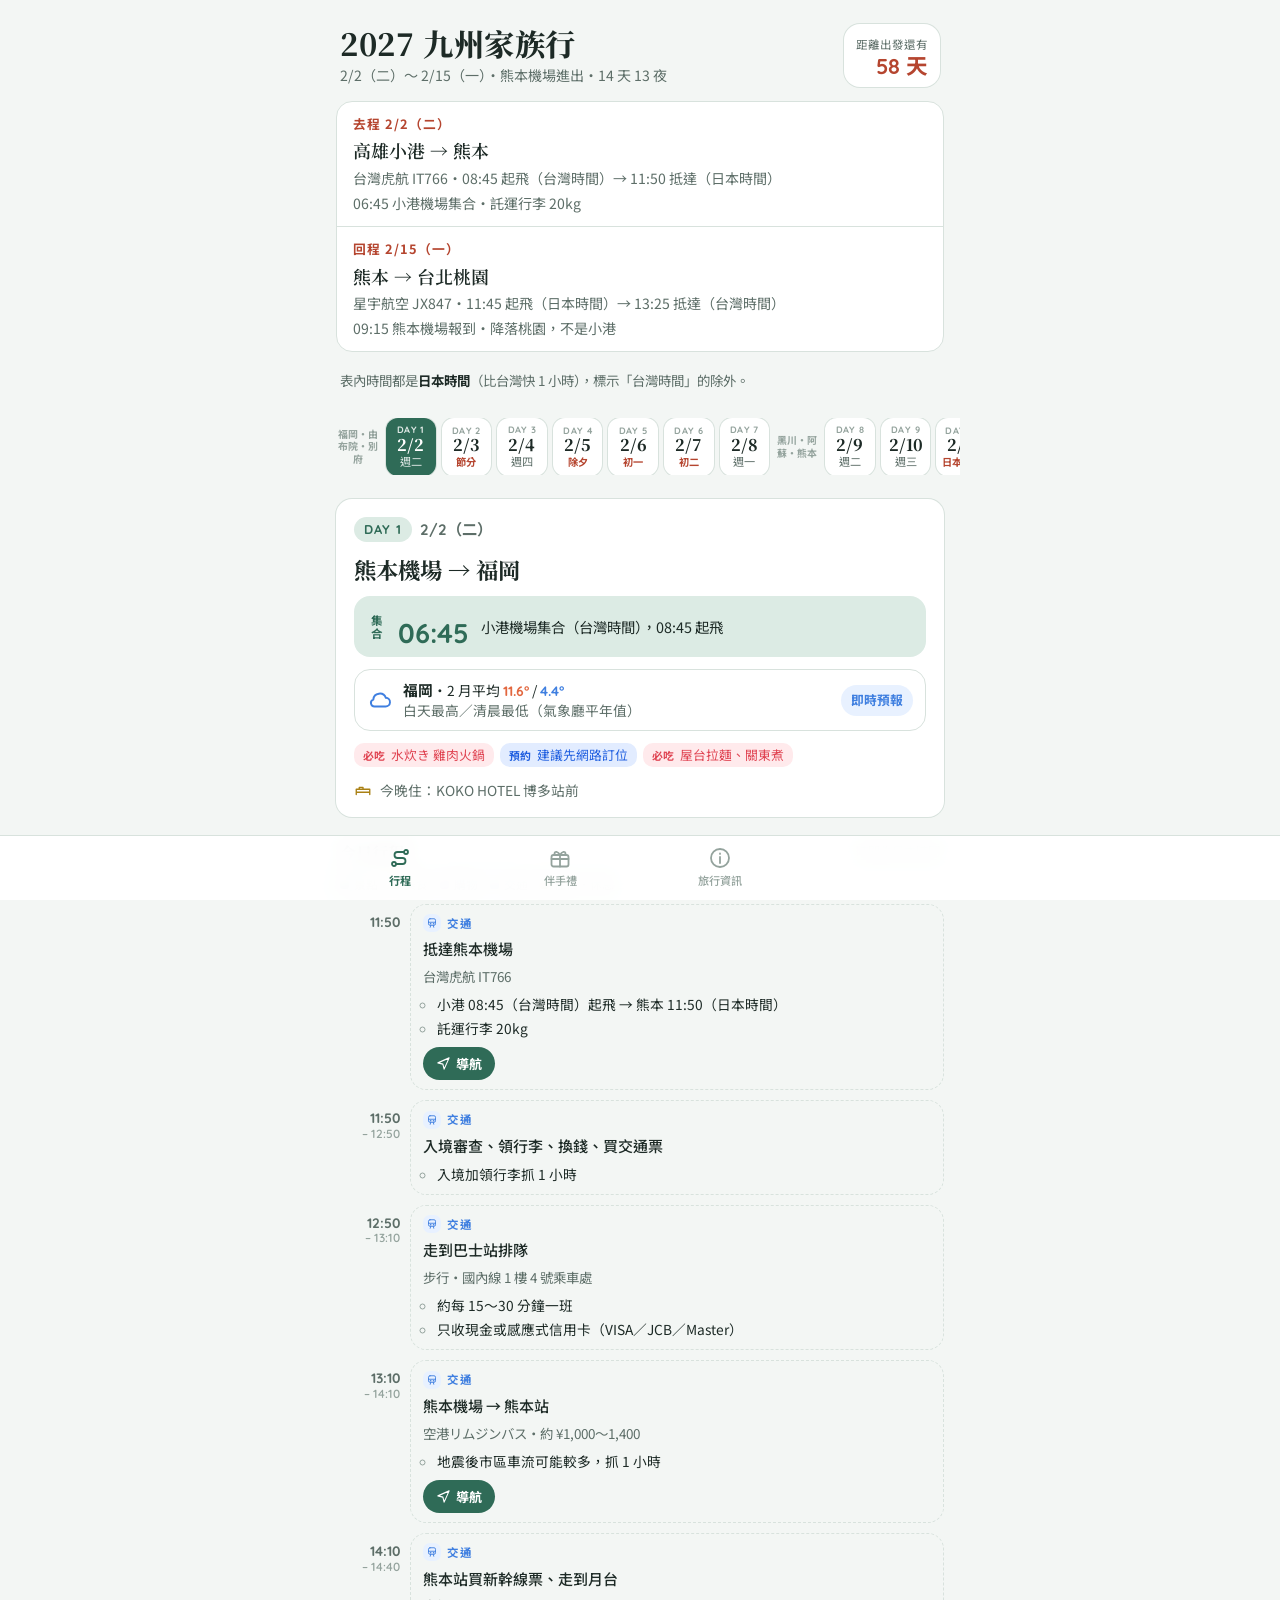
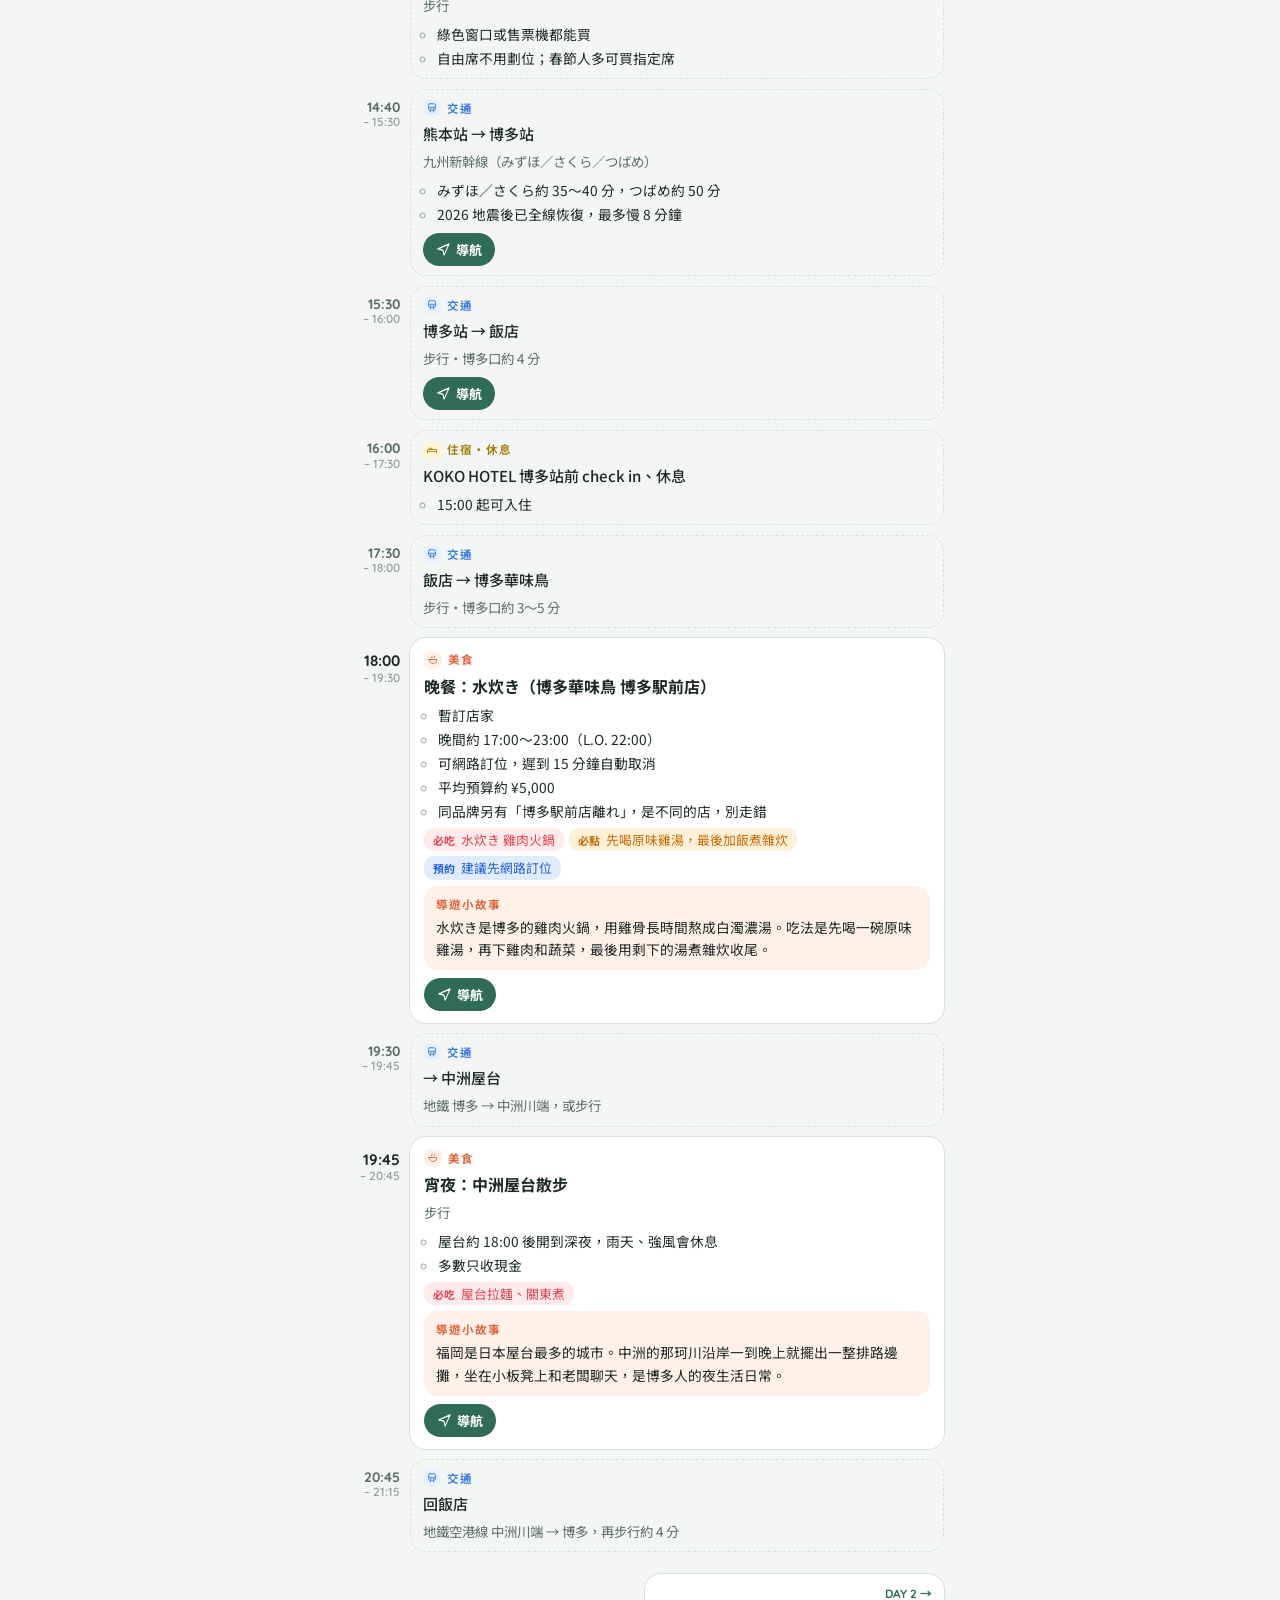
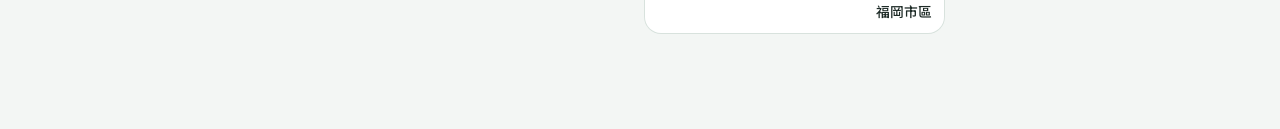
==== index.html @ 9a051a57 "九州家族行網頁：即時匯率與天氣預報 Co-Authored-By: Claude Opus 5.5 <noreply@anthropic.com> Claude-Session: https://cl" ====
<!doctype html><html lang="zh-Hant"><head><meta charset="utf-8"><meta name="viewport" content="width=device-width,initial-scale=1,viewport-fit=cover"><title>2027 九州家族行</title>
<link rel="preconnect" href="https://fonts.googleapis.com">
<link rel="stylesheet" href="https://fonts.googleapis.com/css2?family=Noto+Serif+TC:wght@600;800&family=Noto+Sans+TC:wght@400;500;700&family=Quicksand:wght@500;600;700&display=swap">
<style>
body{margin:0}img{max-width:100%}

/* Layout: 手機 App 版面。上方日期列（sticky）→ 單日檢視（每日卡片＋分類時間軸），底部固定分頁列：行程／伴手禮／記帳／旅行資訊。
   淺色單一主題（韓系清新：大量留白、粉彩分類色、圓角、柔和陰影） */
:root{
  color-scheme:light;
  --bg:#F3F6F4; --card:#FFFFFF; --ink:#1D2A26; --sub:#5D6E68; --faint:#94A39D; --line:#D8E2DD;
  --pri:#2F6B57; --pri-soft:#DCEBE4; --onsen:#B5452F; --onsen-soft:#F7E3DD;
  --display:"Noto Serif TC","Songti TC",serif;
  --sight:#25936F; --sight-bg:#E4F5EE;
  --food:#E2673F; --food-bg:#FFF0E8;
  --move:#3F7FE0; --move-bg:#E8F1FF;
  --shop:#8A5FD0; --shop-bg:#F1EBFC;
  --stay:#A98014; --stay-bg:#FFF5D6;
  --t-eat:#E04452; --t-eat-bg:#FFEAEC;
  --t-menu:#C96A06; --t-menu-bg:#FFF1D8;
  --t-buy:#B2437F; --t-buy-bg:#FCE9F3;
  --t-book:#2160E0; --t-book-bg:#E2ECFF;
  --font:"Noto Sans TC","PingFang TC","Heiti TC","Microsoft JhengHei",sans-serif;
  --num:"Quicksand","Noto Sans TC","PingFang TC",sans-serif;
  --r:16px; --shadow:0 0 0 1px var(--line);
}
*{box-sizing:border-box}
[hidden]{display:none!important}
html{background:var(--bg)}
body{background:var(--bg);color:var(--ink);font-family:var(--font);font-size:16px;line-height:1.6;-webkit-tap-highlight-color:transparent}
a{color:var(--pri)}
button,input,select{font:inherit;color:inherit}
button:focus-visible,a:focus-visible,summary:focus-visible,input:focus-visible,select:focus-visible{outline:3px solid var(--pri);outline-offset:2px}
.app{max-width:640px;margin:0 auto;padding-inline:16px;padding-block:18px calc(96px + env(safe-area-inset-bottom,0px))}
.num{font-family:var(--num);font-variant-numeric:tabular-nums}
h1,h2,h3{margin:0;text-wrap:balance;font-family:var(--display)}

/* 頂部 */
.top{display:flex;align-items:flex-end;justify-content:space-between;gap:12px;padding:6px 4px 14px}
.top h1{font-size:1.9rem;font-weight:800;letter-spacing:.02em;line-height:1.25}
.top p{margin:2px 0 0;color:var(--sub);font-size:.88rem}
.count{flex:none;text-align:right;background:var(--card);border-radius:16px;padding:8px 12px;box-shadow:var(--shadow);line-height:1.25}
.count b{display:block;font-family:var(--num);font-size:1.35rem;color:var(--onsen)}
.count span{font-size:.72rem;color:var(--sub)}

/* 日期列 */
.strip-wrap{position:sticky;top:env(safe-area-inset-top,0px);z-index:6;background:var(--bg);margin-inline:-16px;padding:8px 0 10px}
.strip{display:flex;gap:6px;overflow-x:auto;scrollbar-width:none;padding:0 16px;scroll-padding:0 16px}
.strip::-webkit-scrollbar{display:none}
.grp{flex:none;writing-mode:vertical-rl;font-size:.68rem;letter-spacing:.12em;color:var(--faint);padding:4px 0;margin-inline:2px}
.dchip{flex:none;display:grid;justify-items:center;gap:0;min-width:3.3rem;padding:7px 8px;border-radius:12px;border:0;background:var(--card);box-shadow:var(--shadow);cursor:pointer;line-height:1.2}
.dchip small{font-family:var(--num);font-size:.66rem;font-weight:700;color:var(--faint);letter-spacing:.04em}
.dchip b{font-family:var(--display);font-size:1.02rem;font-weight:800}
.dchip span{font-size:.7rem;color:var(--sub)}
.dchip i{font-style:normal;font-size:.64rem;color:var(--onsen);font-weight:700}
.dchip[aria-current="true"]{background:var(--pri);color:#fff}
.dchip[aria-current="true"] small,.dchip[aria-current="true"] span,.dchip[aria-current="true"] i{color:rgba(255,255,255,.85)}
.dchip.today:not([aria-current="true"]){box-shadow:inset 0 0 0 2px var(--pri)}

/* 每日卡片 */
.dayhead{background:var(--card);border-radius:16px;box-shadow:var(--shadow);padding:18px 18px 16px;display:grid;grid-template-columns:minmax(0,1fr);gap:12px}
.dh-top{display:flex;align-items:center;gap:8px;flex-wrap:wrap}
.dnum{font-family:var(--num);font-weight:700;font-size:.8rem;letter-spacing:.08em;color:var(--pri);background:var(--pri-soft);border-radius:999px;padding:2px 10px}
.ddate{font-family:var(--num);font-weight:700;font-size:.95rem;color:var(--sub)}
.dtag{font-size:.74rem;font-weight:700;color:var(--food);background:var(--food-bg);border-radius:999px;padding:1px 9px}
.dayhead h2{font-size:1.4rem;line-height:1.35;font-weight:700}
.gather{display:flex;align-items:center;gap:12px;background:var(--pri-soft);border-radius:16px;padding:10px 14px}
.gather .lb{font-size:.72rem;font-weight:700;color:var(--pri);letter-spacing:.1em;writing-mode:vertical-rl}
.gather .tm{font-family:var(--num);font-weight:700;font-size:1.7rem;color:var(--pri);line-height:1}
.gather .tx{font-size:.9rem;min-width:0}
.wx{display:flex;align-items:center;gap:10px;border:1px solid var(--line);border-radius:16px;padding:9px 12px}
.wx svg{flex:none;width:26px;height:26px;color:var(--move)}
.wx .wt{flex:1;min-width:0;font-size:.86rem;line-height:1.45}
.wx .wt b{font-size:.92rem}
.wx .wt .temp{font-family:var(--num);font-weight:700;color:var(--ink)}
.wx .wt .hi{color:var(--food)} .wx .wt .lo{color:var(--move)}
.wx a{flex:none;font-size:.8rem;font-weight:700;text-decoration:none;background:var(--move-bg);color:var(--move);border-radius:999px;padding:5px 10px;white-space:nowrap}
.bed{display:flex;gap:8px;align-items:center;font-size:.86rem;color:var(--sub)}
.bed svg{width:18px;height:18px;color:var(--stay);flex:none}
.hl{display:flex;flex-wrap:wrap;gap:6px}

/* 標籤 */
.tg{display:inline-flex;align-items:baseline;gap:5px;font-size:.8rem;line-height:1.35;border-radius:10px;padding:3px 9px;max-width:100%}
.tg b{font-size:.68rem;letter-spacing:.04em;white-space:nowrap}
.tg.eat{background:var(--t-eat-bg);color:var(--t-eat)}
.tg.menu{background:var(--t-menu-bg);color:var(--t-menu)}
.tg.buy{background:var(--t-buy-bg);color:var(--t-buy)}
.tg.book{background:var(--t-book-bg);color:var(--t-book)}
.legend{display:flex;flex-wrap:wrap;gap:6px 12px;font-size:.74rem;color:var(--sub);padding:2px 4px}
.legend span{display:inline-flex;align-items:center;gap:5px}
.legend i{width:9px;height:9px;border-radius:3px;display:inline-block}

/* 時間軸 */
.sec-t{display:flex;align-items:center;justify-content:space-between;margin:22px 4px 8px}
.sec-t h3{font-size:1.02rem}
.sec-t span{font-size:.78rem;color:var(--faint)}
.tl{list-style:none;margin:0;padding:0;display:grid;gap:10px;position:relative}
.rw{display:grid;grid-template-columns:3.3rem 1fr;gap:10px;align-items:start}
.tm{font-family:var(--num);font-weight:700;font-size:.95rem;line-height:1.2;padding-top:14px;text-align:right;color:var(--ink)}
.tm small{display:block;font-size:.74rem;color:var(--faint);font-weight:600}
.bd{min-width:0;border-radius:var(--r);padding:12px 14px;display:grid;gap:6px}
.card .bd{background:var(--card);box-shadow:var(--shadow)}
.slim .bd{background:transparent;border:1.5px dashed var(--line);padding:9px 12px}
.slim .tm{padding-top:10px;font-size:.86rem;color:var(--sub)}
.kd{display:flex;align-items:center;gap:6px;font-size:.72rem;font-weight:700;letter-spacing:.08em}
.kd svg{width:18px;height:18px;padding:3px;border-radius:7px}
.s .kd{color:var(--sight)} .s .kd svg{background:var(--sight-bg)}
.f .kd{color:var(--food)} .f .kd svg{background:var(--food-bg)}
.b .kd{color:var(--shop)} .b .kd svg{background:var(--shop-bg)}
.m .kd{color:var(--move)} .m .kd svg{background:var(--move-bg)}
.h .kd{color:var(--stay)} .h .kd svg{background:var(--stay-bg)}
.ti{font-weight:700;font-size:1rem;line-height:1.45}
.slim .ti{font-size:.94rem;font-weight:500}
.fl{display:inline-block;font-size:.68rem;font-weight:700;color:var(--sub);background:var(--bg);border-radius:6px;padding:0 6px;margin-left:6px;vertical-align:.12em}
.how{font-size:.84rem;color:var(--sub)}
.nt{margin:0;padding-left:1.05em;font-size:.86rem;color:var(--ink);display:grid;gap:2px}
.nt li::marker{color:var(--faint)}
.tgs{display:flex;flex-wrap:wrap;gap:5px}
.story{border-radius:14px;padding:9px 12px;font-size:.86rem;line-height:1.65}
.s .story{background:var(--sight-bg)} .f .story{background:var(--food-bg)} .b .story{background:var(--shop-bg)} .m .story{background:var(--move-bg)} .h .story{background:var(--stay-bg)}
.story b{display:block;font-size:.72rem;letter-spacing:.08em;margin-bottom:2px}
.s .story b{color:var(--sight)} .f .story b{color:var(--food)} .b .story b{color:var(--shop)} .m .story b{color:var(--move)}
.acts{display:flex;flex-wrap:wrap;gap:6px;margin-top:2px}
.nav{display:inline-flex;align-items:center;gap:5px;font-size:.82rem;font-weight:700;text-decoration:none;color:#fff;background:var(--pri);border-radius:999px;padding:6px 13px}
.nav svg{width:15px;height:15px}
.nav.drive{background:var(--sight)}

.alt{background:var(--card);border-radius:var(--r);box-shadow:var(--shadow);margin-top:12px}
.alt>summary{list-style:none;cursor:pointer;padding:14px 16px;font-weight:700;display:flex;align-items:center;justify-content:space-between;gap:10px}
.alt>summary::-webkit-details-marker{display:none}
.alt>summary::after{content:"";width:8px;height:8px;border-right:2px solid var(--faint);border-bottom:2px solid var(--faint);transform:rotate(45deg);transition:transform .2s}
.alt[open]>summary::after{transform:rotate(-135deg)}
.alt .in{padding:0 14px 14px;display:grid;gap:10px}
.alt .in>p{margin:0;font-size:.88rem;color:var(--sub)}
.alt.snow>summary{color:var(--move)}
.note{margin:12px 4px 0;font-size:.82rem;color:var(--sub)}

.shops{display:grid;grid-template-columns:repeat(auto-fill,minmax(150px,1fr));gap:8px;margin-top:8px}
.shop{background:var(--card);border-radius:16px;box-shadow:var(--shadow);padding:10px 12px;display:grid;gap:2px;min-width:0}
.shop b{font-size:.9rem}
.shop span{font-size:.78rem;color:var(--sub)}
.shop .cl{font-family:var(--num);font-weight:700;font-size:.78rem;color:var(--food)}
.pager{display:grid;grid-template-columns:1fr 1fr;gap:10px;margin-top:22px}
.pager button{border:0;background:var(--card);box-shadow:var(--shadow);border-radius:16px;padding:12px;cursor:pointer;text-align:left;display:grid;gap:0;line-height:1.35}
.pager button:last-child{text-align:right}
.pager small{font-family:var(--num);font-weight:700;color:var(--pri);font-size:.74rem}
.pager span{font-size:.86rem;font-weight:500}
.pager button:disabled{visibility:hidden}

/* 共用區塊 */
.panel{display:grid;grid-template-columns:minmax(0,1fr);gap:14px}
.panel>*{min-width:0}
.ph{padding:6px 4px 2px}
.ph h2{font-size:1.35rem}
.ph p{margin:4px 0 0;color:var(--sub);font-size:.88rem}
.box{background:var(--card);border-radius:24px;box-shadow:var(--shadow);padding:16px 18px;display:grid;grid-template-columns:minmax(0,1fr);gap:10px;min-width:0}
.box h3{font-size:1.05rem;display:flex;align-items:center;gap:8px}
.chips{display:flex;gap:6px;overflow-x:auto;scrollbar-width:none;margin-inline:-16px;padding:0 16px}
.chips::-webkit-scrollbar{display:none}
.chips a{flex:none;text-decoration:none;font-size:.86rem;font-weight:700;color:var(--ink);background:var(--card);box-shadow:var(--shadow);border-radius:999px;padding:7px 14px}

/* 伴手禮 */
.gift-empty{text-align:center;padding:26px 18px}
.gift-empty svg{width:44px;height:44px;color:var(--t-buy)}
.gift-empty p{margin:6px 0 0;color:var(--sub);font-size:.9rem}
.glist{display:grid;gap:8px}
.gi{display:flex;gap:10px;align-items:flex-start}
.gi .tg{flex:none}
.gi span{font-size:.84rem;color:var(--sub)}

.gfil button{flex:none;border:0;font-size:.86rem;font-weight:700;color:var(--ink);background:var(--card);box-shadow:var(--shadow);border-radius:999px;padding:7px 14px;cursor:pointer}
.gfil button[aria-pressed="true"]{background:var(--t-buy);color:#fff}
.greg{display:grid;gap:0}
.ggrid{display:grid;grid-template-columns:repeat(2,minmax(0,1fr));gap:10px}
@media (min-width:560px){.ggrid{grid-template-columns:repeat(3,minmax(0,1fr))}}
.gcard{background:var(--card);border-radius:20px;box-shadow:var(--shadow);overflow:hidden;display:grid;grid-template-rows:auto 1fr;min-width:0}
.gph{aspect-ratio:4/3;max-width:100%;width:100%;display:grid;place-items:center;align-content:center;gap:4px;border:0;padding:0;margin:0}
.gph svg{width:34px;height:34px;opacity:.85}
.gph span{font-size:.7rem;font-weight:700;opacity:.75}
.gph.has{cursor:zoom-in;background:var(--bg)}
.gph img{width:100%;height:100%;object-fit:cover;display:block}
.gbd{padding:10px 12px 12px;display:grid;gap:5px;align-content:start;min-width:0}
.gtop{display:flex;justify-content:space-between;gap:6px;align-items:center}
.gc{font-size:.7rem;font-weight:700;letter-spacing:.06em}
.gs{font-size:.66rem;font-weight:700;border-radius:999px;padding:1px 7px;white-space:nowrap}
.gs.ok{background:var(--sight-bg);color:var(--sight)}
.gs.warn{background:var(--t-menu-bg);color:var(--t-menu)}
.gs.no{background:var(--t-eat-bg);color:var(--t-eat)}
.gcard h4{margin:0;font-size:.92rem;line-height:1.4}
.gcard .tg{font-size:.74rem}
.gl{font-size:.76rem;color:var(--sub);line-height:1.45}
.gl b{display:block;font-size:.66rem;color:var(--faint);letter-spacing:.06em}
.glink{font-size:.76rem;font-weight:700;text-decoration:none;margin-top:2px}

/* 旅行資訊 */
.fly{display:grid;gap:3px;border-radius:18px;padding:14px 16px;background:var(--move-bg)}
.fly .k{font-size:.74rem;font-weight:700;letter-spacing:.08em;color:var(--move)}
.fly .route{display:flex;align-items:center;gap:10px;font-weight:700;font-size:1.05rem}
.fly .route svg{width:18px;height:18px;color:var(--move)}
.fly .times{font-family:var(--num);font-weight:700;font-size:1.5rem;line-height:1.2}
.fly .times small{font-family:var(--font);font-size:.72rem;font-weight:500;color:var(--sub);margin-left:4px}
.fly .s{font-size:.84rem;color:var(--sub)}
.st{border:1px solid var(--line);border-radius:18px;padding:12px 14px;display:grid;gap:8px}
.st .hd{display:flex;justify-content:space-between;gap:8px;align-items:flex-start}
.st .ar{font-size:.74rem;font-weight:700;color:var(--sub);letter-spacing:.06em}
.st h4{margin:2px 0 0;font-size:1rem;line-height:1.4}
.badge{flex:none;font-size:.74rem;font-weight:700;border-radius:999px;padding:2px 10px}
.badge.ok{background:var(--sight-bg);color:var(--sight)}
.badge.wait{background:var(--stay-bg);color:var(--stay)}
.badge.alt{background:var(--bg);color:var(--sub)}
.dates{display:flex;flex-wrap:wrap;gap:4px 14px;font-size:.86rem;background:var(--bg);border-radius:12px;padding:7px 11px}
.dates span b{font-size:.72rem;color:var(--sub);margin-right:5px}
dl.kv{margin:0;display:grid;gap:3px;font-size:.86rem}
dl.kv>div{display:grid;grid-template-columns:3.2rem 1fr;gap:8px}
dl.kv dt{color:var(--sub)}
dl.kv dd{margin:0;min-width:0;overflow-wrap:anywhere}
.st ul{margin:0;padding-left:1.05em;font-size:.85rem;display:grid;gap:2px}
.tel{display:grid;grid-template-columns:1fr auto;gap:4px 10px;align-items:center;padding:10px 0;border-bottom:1px solid var(--line)}
.tel:last-child{border-bottom:0}
.tel .n{font-weight:700;font-size:.92rem}
.tel .d{font-size:.78rem;color:var(--sub);grid-column:1}
.tel .no{grid-row:1/3;grid-column:2;display:grid;justify-items:end;gap:4px}
.tel .no a{font-family:var(--num);font-weight:700;font-size:1.1rem;text-decoration:none;color:var(--ink);user-select:all}
.tel .no button,.copy{border:0;background:var(--bg);border-radius:999px;font-size:.74rem;font-weight:700;color:var(--sub);padding:3px 10px;cursor:pointer}
.tel.urgent .no a{color:var(--t-eat)}

/* 記帳 */
.sum{background:linear-gradient(140deg,#6A86F4,#8BA4F8);color:#fff;border-radius:24px;padding:18px;display:grid;gap:10px;box-shadow:var(--shadow)}
.sum .lb{font-size:.8rem;opacity:.9}
.sum .big{font-family:var(--num);font-weight:700;font-size:2.1rem;line-height:1.1}
.sum .twd{font-family:var(--num);font-size:.95rem;opacity:.92}
.bar{height:8px;border-radius:999px;background:rgba(255,255,255,.3);overflow:hidden}
.bar i{display:block;height:100%;background:#fff;border-radius:999px}
.sum .row2{display:flex;justify-content:space-between;font-size:.8rem;opacity:.95;gap:10px;flex-wrap:wrap}
form.add{display:grid;grid-template-columns:minmax(0,1fr);gap:10px}
.amt{display:flex;align-items:center;gap:8px;background:var(--bg);border-radius:16px;padding:6px 14px}
.amt span{font-family:var(--num);font-weight:700;font-size:1.3rem;color:var(--sub)}
.amt input{flex:1;min-width:0;border:0;background:transparent;font-family:var(--num);font-weight:700;font-size:1.6rem;padding:4px 0;outline:none}
.fld{display:grid;gap:4px;min-width:0}
.fld label{font-size:.78rem;color:var(--sub);font-weight:500}
.fld input,.fld select{border:1px solid var(--line);background:var(--card);border-radius:12px;padding:9px 12px;font-size:.95rem;width:100%;min-width:0}
.two{display:grid;grid-template-columns:minmax(0,1fr) minmax(0,1fr);gap:10px}
.pick{display:flex;flex-wrap:wrap;gap:6px}
.pick button{border:1px solid var(--line);background:var(--card);border-radius:999px;padding:5px 12px;font-size:.84rem;cursor:pointer}
.pick button[aria-pressed="true"]{background:var(--ink);border-color:var(--ink);color:#fff}
.primary{border:0;background:var(--pri);color:#fff;font-weight:700;border-radius:14px;padding:12px;font-size:1rem;cursor:pointer}
.msg{font-size:.82rem;color:var(--t-eat);min-height:1.2em;margin:0}
.cats{display:grid;gap:8px}
.cat{display:grid;grid-template-columns:3.6rem 1fr auto;gap:10px;align-items:center;font-size:.84rem}
.cat .tr{height:8px;border-radius:999px;background:var(--bg);overflow:hidden}
.cat .tr i{display:block;height:100%;border-radius:999px;background:var(--pri)}
.cat .v{font-family:var(--num);font-weight:700}
.items{display:grid;gap:0}
.it{display:grid;grid-template-columns:1fr auto auto;gap:4px 10px;align-items:center;padding:9px 0;border-bottom:1px solid var(--line)}
.it:last-child{border-bottom:0}
.it .nm{font-size:.92rem;font-weight:500;min-width:0;overflow-wrap:anywhere}
.it .mt{grid-column:1;font-size:.74rem;color:var(--sub)}
.it .v{grid-row:1/3;grid-column:2;font-family:var(--num);font-weight:700}
.it .del{grid-row:1/3;grid-column:3;border:0;background:var(--bg);border-radius:999px;font-size:.72rem;padding:4px 9px;color:var(--sub);cursor:pointer;white-space:nowrap}
.it .del.confirm{background:var(--t-eat-bg);color:var(--t-eat);font-weight:700}
.dayg{font-family:var(--num);font-size:.76rem;font-weight:700;color:var(--faint);padding:10px 0 2px;letter-spacing:.04em}
.est{width:100%;border-collapse:collapse;font-size:.84rem}
.est td{padding:6px 0;border-bottom:1px solid var(--line);vertical-align:top}
.est td:first-child{font-family:var(--num);font-weight:700;color:var(--faint);width:3.4rem;font-size:.76rem;padding-top:8px}
.est td:last-child{text-align:right;font-family:var(--num);font-weight:700;white-space:nowrap}
.est tfoot td{border-bottom:0;font-weight:700;color:var(--ink);padding-top:10px;font-size:.9rem}
.small{font-size:.78rem;color:var(--sub);margin:0}

/* 底部分頁列 */
.tabbar{position:fixed;left:0;right:0;bottom:0;z-index:10;background:rgba(255,255,255,.94);backdrop-filter:blur(12px);-webkit-backdrop-filter:blur(12px);border-top:1px solid var(--line);padding:6px 8px calc(6px + env(safe-area-inset-bottom,0px))}
.tabbar .in{max-width:640px;margin:0 auto;display:grid;grid-template-columns:repeat(4,1fr)}
.tabbar button{border:0;background:none;display:grid;justify-items:center;gap:2px;padding:4px 0;font-size:.7rem;font-weight:500;color:var(--faint);cursor:pointer}
.tabbar svg{width:24px;height:24px}
.tabbar button[aria-selected="true"]{color:var(--pri);font-weight:700}

/* 照片放大 */
.zoom{position:fixed;inset:0;z-index:20;background:rgba(20,22,30,.86);display:grid;place-items:center;padding:24px}
.zoom img{max-width:100%;max-height:80vh;border-radius:16px}
.zoom button{position:absolute;top:calc(14px + env(safe-area-inset-top,0px));right:14px;border:0;background:rgba(255,255,255,.18);color:#fff;border-radius:999px;width:40px;height:40px;font-size:1.2rem;cursor:pointer}
.zoom p{color:#fff;margin:10px 0 0;text-align:center}

@media (prefers-reduced-motion:reduce){*{transition:none!important;scroll-behavior:auto!important}}
@media (min-width:560px){.rw{grid-template-columns:4rem 1fr}}
.flights{display:grid;background:var(--card);border:1px solid var(--line);border-radius:16px;overflow:hidden;margin-bottom:4px}
.flx{padding:12px 16px;font-size:1rem;font-weight:400;color:var(--ink);background:none;border-radius:0;margin:0;display:grid;gap:2px;min-width:0}
.flx+.flx{border-top:1px solid var(--line)}
.flx .k{font-size:.8rem;font-weight:700;letter-spacing:.08em;color:var(--onsen)}
.flx .t{font-family:var(--display);font-size:1.12rem;font-weight:600}
.flx .s{color:var(--sub);font-size:.88rem;font-variant-numeric:tabular-nums}
.tzn{margin:0 0 4px;padding-inline:4px;color:var(--sub);font-size:.84rem}.tzn b{color:var(--ink)}
.dchip[aria-current="true"]{background:var(--pri)}
.dchip{min-width:3.1rem;padding:6px 6px;align-content:center;row-gap:1px}
.strip{align-items:center}
.grp{writing-mode:horizontal-tb;width:2.5rem;font-size:.62rem;line-height:1.3;letter-spacing:0;text-align:center;align-self:center;padding:0;font-weight:700}
.dchip{height:3.6rem}
.dchip small{font-size:.58rem;line-height:1}
.dchip:has(i) span{display:none}
.dchip b{font-size:1rem;line-height:1.15}
.fx{display:grid;grid-template-columns:minmax(0,1fr);gap:8px}
.fxr{display:flex;align-items:center;gap:10px;background:var(--bg);border-radius:12px;padding:8px 14px}
.fxr span{flex:none;width:5.2rem;font-size:.85rem;font-weight:700;color:var(--sub)}
.fxr input{flex:1;width:0;min-width:0;border:0;background:transparent;font-weight:700;font-size:1.5rem;text-align:right;outline:none;padding:2px 0}
.fxq{display:flex;flex-wrap:wrap;gap:6px}
.fxq button{border:1px solid var(--line);background:var(--card);border-radius:999px;padding:4px 10px;font-size:.8rem;font-weight:700;color:var(--pri);cursor:pointer}
.fxrate{font-size:.88rem;color:var(--sub)}
.fxrate input{width:4.2rem;border:1px solid var(--line);border-radius:8px;padding:2px 6px;text-align:center;background:var(--card)}
</style></head><body>

<div class="app">
  <header class="top">
    <div>
      <h1>2027 九州家族行</h1>
      <p>2/2（二）～ 2/15（一）・熊本機場進出・14 天 13 夜</p>
    </div>
    <div class="count" id="count"></div>
  </header>

  <main>
    <section id="p-plan" class="panel" role="tabpanel" aria-labelledby="tb-plan">
      <div class="flights">
        <div class="flx"><span class="k">去程 2/2（二）</span><b class="t">高雄小港 → 熊本</b><span class="s">台灣虎航 IT766・08:45 起飛（台灣時間）→ 11:50 抵達（日本時間）</span><span class="s">06:45 小港機場集合・託運行李 20kg</span></div>
        <div class="flx"><span class="k">回程 2/15（一）</span><b class="t">熊本 → 台北桃園</b><span class="s">星宇航空 JX847・11:45 起飛（日本時間）→ 13:25 抵達（台灣時間）</span><span class="s">09:15 熊本機場報到・降落桃園，不是小港</span></div>
      </div>
      <p class="tzn">表內時間都是<b>日本時間</b>（比台灣快 1 小時），標示「台灣時間」的除外。</p>
      <div class="strip-wrap"><div class="strip" id="strip" role="group" aria-label="選擇日期"></div></div>
      <div id="day"></div>
    </section>
    <section id="p-gift" class="panel" role="tabpanel" aria-labelledby="tb-gift" hidden></section>
    <section id="p-info" class="panel" role="tabpanel" aria-labelledby="tb-info" hidden></section>
  </main>
</div>

<nav class="tabbar" role="tablist" aria-label="分頁"><div class="in" id="tabbar"></div></nav>
<div class="zoom" id="lb" hidden role="dialog" aria-modal="true" aria-label="照片"><button type="button" id="lbx" aria-label="關閉">✕</button><figure style="margin:0"><img id="lbimg" alt=""><p id="lbcap"></p></figure></div>

<script>
/* ---------- 圖示 ---------- */
const SV=p=>`<svg viewBox="0 0 24 24" fill="none" stroke="currentColor" stroke-width="1.8" stroke-linecap="round" stroke-linejoin="round" aria-hidden="true">${p}</svg>`;
const IC={
 s:SV('<path d="M3 19l6-10 4 6 2.5-3.5L21 19z"/><circle cx="17" cy="6" r="1.6"/>'),
 f:SV('<path d="M4 11h16a8 8 0 0 1-16 0z"/><path d="M9 7.5c0-1.5 1.5-1.5 1.5-3M14 7.5c0-1.5 1.5-1.5 1.5-3"/>'),
 m:SV('<rect x="5" y="3.5" width="14" height="13" rx="3"/><path d="M5 10.5h14M8.5 20.5l1-4M15.5 20.5l-1-4"/><circle cx="9" cy="13.5" r=".6"/><circle cx="15" cy="13.5" r=".6"/>'),
 b:SV('<path d="M5 8h14l-1.2 12H6.2z"/><path d="M9 8a3 3 0 0 1 6 0"/>'),
 h:SV('<path d="M3 18v-7h18v7M3 15h18M7 11V8.5h5V11"/>'),
 nav:SV('<path d="M3 11l18-8-8 18-2-8z"/>'),
 wx:SV('<path d="M7 18h10a4 4 0 0 0 .4-8 6 6 0 0 0-11.6 1.6A3.3 3.3 0 0 0 7 18z"/>'),
 plane:SV('<path d="M2 12h20M15 5l7 7-7 7"/>'),
 plan:SV('<circle cx="6" cy="18" r="2"/><circle cx="18" cy="6" r="2"/><path d="M8 18h6.5a3 3 0 0 0 0-6h-5a3 3 0 0 1 0-6H16"/>'),
 gift:SV('<rect x="3.5" y="9" width="17" height="11.5" rx="2"/><path d="M3.5 13h17M12 9v11.5M12 9C10 5 6.5 5 6.5 7.5S12 9 12 9zm0 0c2-4 5.5-4 5.5-1.5S12 9 12 9z"/>'),
 money:SV('<rect x="3" y="6" width="18" height="14" rx="3"/><path d="M3 10.5h18M15.5 15h2.5"/><path d="M6 6l9-3 1.5 3"/>'),
 info:SV('<circle cx="12" cy="12" r="9"/><path d="M12 11v6M12 7.5v.4"/>')
};
const TYPES={s:"景點",f:"美食",m:"交通",b:"購物",h:"住宿・休息"};
const TAGN={eat:"必吃",menu:"必點",buy:"必買",book:"預約"};

/* ---------- 天氣（2 月平年值：氣象廳 1991–2020） ---------- */
const WX={
 fk:{la:33.59,lo_:130.40,nm:"福岡",hi:11.6,lo:4.4},
 km:{la:32.80,lo_:130.71,nm:"熊本",hi:12.4,lo:2.6},
 yf:{la:33.26,lo_:131.36,nm:"由布院",mt:"山中盆地，清晨常在 0°C 左右，冬天容易起霧"},
 bp:{la:33.28,lo_:131.49,nm:"別府",mt:"沿海城市；鶴見岳山頂（1,375 公尺）會冷很多，可能結冰積雪"},
 kr:{la:33.08,lo_:131.14,nm:"黑川溫泉",mt:"九重、牧ノ戸峠一帶是高地，清晨路面容易結冰"},
 aso:{la:32.88,lo_:131.06,nm:"阿蘇",mt:"草千里一帶標高約 1,100 公尺，比熊本市區冷很多，可能下雪"},
 tk:{la:32.71,lo_:131.31,nm:"高千穗",mt:"深山峽谷，早晚很冷，國道 325 號高森峠冬天易結冰"}
};

/* ---------- 行程資料 ---------- */
const R=(t,k,ti,how,nt,mp,o)=>Object.assign({t,k,ti,how:how||"",nt:nt?nt.split("|"):[],mp:mp||""},o||{});
const DAYS=[
{n:1,d:"2/2",w:"二",r:"熊本機場 → 福岡",wx:"fk",mode:"transit",bed:"KOKO HOTEL 博多站前",
 gather:["06:45","小港機場集合（台灣時間），08:45 起飛"],
 rows:[
 R("11:50","m","抵達熊本機場","台灣虎航 IT766","小港 08:45（台灣時間）起飛 → 熊本 11:50（日本時間）|託運行李 20kg","熊本空港"),
 R("11:50–12:50","m","入境審查、領行李、換錢、買交通票","","入境加領行李抓 1 小時"),
 R("12:50–13:10","m","走到巴士站排隊","步行・國內線 1 樓 4 號乘車處","約每 15～30 分鐘一班|只收現金或感應式信用卡（VISA／JCB／Master）"),
 R("13:10–14:10","m","熊本機場 → 熊本站","空港リムジンバス・約 ¥1,000～1,400","地震後市區車流可能較多，抓 1 小時","熊本駅"),
 R("14:10–14:40","m","熊本站買新幹線票、走到月台","步行","綠色窗口或售票機都能買|自由席不用劃位；春節人多可買指定席"),
 R("14:40–15:30","m","熊本站 → 博多站","九州新幹線（みずほ／さくら／つばめ）","みずほ／さくら約 35～40 分，つばめ約 50 分|2026 地震後已全線恢復，最多慢 8 分鐘","博多駅"),
 R("15:30–16:00","m","博多站 → 飯店","步行・博多口約 4 分","","KOKO HOTEL 博多駅前"),
 R("16:00–17:30","h","KOKO HOTEL 博多站前 check in、休息","","15:00 起可入住"),
 R("17:30–18:00","m","飯店 → 博多華味鳥","步行・博多口約 3～5 分"),
 R("18:00–19:30","f","晚餐：水炊き（博多華味鳥 博多駅前店）","","暫訂店家|晚間約 17:00～23:00（L.O. 22:00）|可網路訂位，遲到 15 分鐘自動取消|平均預算約 ¥5,000|同品牌另有「博多駅前店離れ」，是不同的店，別走錯","博多華味鳥 博多駅前店",
  {tg:[["eat","水炊き 雞肉火鍋"],["menu","先喝原味雞湯，最後加飯煮雜炊"],["book","建議先網路訂位"]],st:"水炊き是博多的雞肉火鍋，用雞骨長時間熬成白濁濃湯。吃法是先喝一碗原味雞湯，再下雞肉和蔬菜，最後用剩下的湯煮雜炊收尾。"}),
 R("19:30–19:45","m","→ 中洲屋台","地鐵 博多 → 中洲川端，或步行"),
 R("19:45–20:45","f","宵夜：中洲屋台散步","步行","屋台約 18:00 後開到深夜，雨天、強風會休息|多數只收現金","中洲屋台",
  {tg:[["eat","屋台拉麵、關東煮"]],st:"福岡是日本屋台最多的城市。中洲的那珂川沿岸一到晚上就擺出一整排路邊攤，坐在小板凳上和老闆聊天，是博多人的夜生活日常。"}),
 R("20:45–21:15","m","回飯店","地鐵空港線 中洲川端 → 博多，再步行約 4 分")
 ]},
{n:2,d:"2/3",w:"三",tag:"節分",r:"福岡市區",wx:"fk",mode:"transit",bed:"KOKO HOTEL 博多站前",
 gather:["07:45","飯店出發，搭地鐵到渡邊通，去柳橋連合市場吃早餐"],
 rows:[
 R("07:45–08:15","m","飯店 → 柳橋連合市場","地鐵七隈線 博多 → 渡邊通，再步行","","柳橋連合市場"),
 R("08:15–09:15","f","柳橋連合市場（早餐）","","8:00 起營業，各店時間不同|週日、國定假日公休，2/3 週三可去|有食事處、咖啡店和內用座位","柳橋連合市場",
  {tg:[["eat","市場海鮮早餐"]],st:"被稱為「博多的廚房」，一條小巷裡擠滿魚鋪、乾貨和熟食店，附近餐廳的主廚也會來這裡採買。"}),
 R("09:15–09:35","m","柳橋市場 → 櫛田神社","地鐵七隈線 渡邊通 → 櫛田神社前，再步行","","櫛田神社"),
 R("09:35–10:20","s","櫛田神社（博多總鎮守）","步行","4:00–22:00 開放|2/3 節分大祭：巨大お多福面鳥居、撒豆，人多但熱鬧","櫛田神社",
  {st:"博多人口中的「お櫛田さん」，相傳創建於 757 年。境內常年展示博多祇園山笠的「飾り山笠」，有好幾層樓高。節分這天可以從巨大的お多福面具嘴巴走進去，據說能招來福氣。"}),
 R("10:20–11:30","b","川端通商店街、博多老街散步","步行","商店多 10:00 開門","川端通商店街",{tg:[["eat","川端ぜんざい（紅豆湯）"]]}),
 R("11:30–12:30","f","午餐（中洲川端附近）","步行","店家現場挑"),
 R("12:30–12:50","m","中洲川端站 → 天神站","地鐵空港線 2 站約 3 分・約 ¥210"),
 R("12:50–16:30","b","天神逛街","步行","天神地下街 10:00–20:00（餐廳較晚）|大丸、岩田屋、三越約 10:00–20:00|PARCO 約 10:00–20:30","天神地下街",
  {st:"天神地下街將近 600 公尺長，仿 19 世紀歐洲街道的石板路和鑄鐵花紋天花板，下雨天也能逛得很舒服。"}),
 R("16:30–17:00","m","天神 → 福岡塔","西鐵巴士約 25 分・約 ¥260","","福岡タワー",{fl:"可取消"}),
 R("17:00–18:15","s","福岡塔＋百道海濱公園看夕陽","步行・福岡塔大人 ¥1,000","日落約 17:49|福岡塔 9:30–22:00（最後入場 21:30）|趕時間就不去，直接在天神逛到晚餐","福岡タワー",
  {fl:"可取消",st:"234 公尺高的福岡塔外牆貼了 8,000 片半反射鏡，是日本最高的海濱塔。旁邊的百道海灘是看博多灣夕陽的好地方。"}),
 R("18:15–18:45","m","福岡塔 → 博多駅前","西鐵巴士往博多方向；沒去福岡塔就搭地鐵空港線 天神 → 博多"),
 R("18:45–20:30","f","晚餐：牛腸鍋（元祖もつ鍋楽天地 博多駅前2丁目店）","步行","17:00–24:00（L.O. 23:30）|18–20 點尖峰建議訂位|備用：博多駅前店、ヨドバシ博多駅店、天神總本店","元祖もつ鍋楽天地 博多駅前2丁目店",
  {tg:[["eat","もつ鍋 牛腸鍋"],["menu","最後加ちゃんぽん麵收尾"],["book","建議訂位"]],st:"もつ鍋是戰後博多誕生的平民料理，牛腸加上大量韭菜和高麗菜，用醬油或味噌湯底一起煮。楽天地的招牌是堆得像小山一樣的韭菜。"}),
 R("20:30–21:00","m","回飯店","步行")
 ],
 alts:[{label:"時間夠才排",text:"大濠公園、福岡城跡。"}]},
{n:3,d:"2/4",w:"四",r:"福岡・太宰府",wx:"fk",mode:"transit",bed:"KOKO HOTEL 博多站前",
 gather:["08:30","飯店出發，搭地鐵到天神轉西鐵"],
 rows:[
 R("08:30–08:50","m","飯店 → 西鐵福岡（天神）站","步行到博多站約 4 分 → 地鐵空港線到天神約 5 分 → 步行約 5 分・約 ¥210","","西鉄福岡（天神）駅"),
 R("08:50–09:35","m","天神 → 太宰府","西鐵天神大牟田線，二日市站轉太宰府線・約 ¥420","轉乘含等車抓 45 分，有時有直通車","太宰府駅"),
 R("09:35–12:30","s","太宰府天滿宮、參道","步行・車站到天滿宮約 5 分","6:30 開門，冬季約 18:30 關門|2 月是梅花季，早到人少","太宰府天満宮",
  {tg:[["eat","梅枝餅"],["buy","學業祈願御守"]],st:"這裡祭祀學問之神菅原道真。傳說他被貶到太宰府時，京都家裡最愛的梅樹一夜之間飛來陪他，就是本殿前的「飛梅」，每年最早開花。梅枝餅的由來，是當地老婆婆把麻糬插在梅枝上，送給落難的道真。"}),
 R("12:30–13:30","f","午餐：參道","步行","店家現場挑"),
 R("13:30–14:30","m","太宰府 → 博多巴士總站","西鐵直達巴士「旅人」約 40 分・約 ¥700，或西鐵回天神","直達博多站，省一次轉乘；約每 30 分鐘一班|午餐吃得久，可以多逛一下參道","博多バスターミナル"),
 R("14:30–14:45","m","博多站 → 博多運河城","步行","","キャナルシティ博多"),
 R("14:45–18:00","b","博多運河城、博多站周邊","步行","運河城商店約 10:00–21:00（餐廳較晚）|AMU PLAZA、博多阪急約 10:00–20:00","キャナルシティ博多",
  {tg:[["buy","松翁軒 長崎蛋糕（博多車站）"],["buy","Sugar Butter Tree"],["buy","島本 明太子美乃滋（博多阪急 B1F）"]]}),
 R("18:00–18:20","m","運河城 → 肉いち 博多店","步行（博多駅南 1-2-18）","","にく屋 肉いち 博多店"),
 R("18:20–20:00","f","晚餐：にく屋 肉いち 博多店（燒肉）","","17:00～翌 1:00（L.O. 0:30）|七輪炭火燒肉、黑毛和牛|有英文、簡體中文、韓文菜單","",{tg:[["eat","黑毛和牛七輪燒肉"]]}),
 R("20:00–20:30","m","肉いち → 飯店","步行"),
 R("","h","整理行李","","隔天一早搭由布院之森，2/5 退房")
 ]},
{n:4,d:"2/5",w:"五",tag:"除夕",r:"福岡 → 由布院",wx:"yf",mode:"transit",bed:"ぷらたなす（由布院 Villa）",
 gather:["07:45","退房出發；09:17 博多站搭「由布院之森」1 號"],
 rows:[
 R("07:45–08:00","m","退房，拖行李走到 Dacomecca","步行（博多站前 4-14-1）","","Dacomecca 博多"),
 R("08:00–08:45","f","早餐：Dacomecca","","I'm donut 姊妹店，有咖啡和店內座位|沒開或排太久，改在博多站買便當上車吃","",{tg:[["eat","烤腸麵包"]]}),
 R("08:45–09:05","m","走回博多站、取票、找月台","步行","網路訂的票要先在售票機取票|抓 20 分鐘緩衝，春節車站人多","博多駅"),
 R("09:17–11:31","m","博多 → 由布院：JR 由布院之森 1 號","全車指定席・約 ¥5,190～6,130／人","1 號 9:17→11:31、3 號 10:11→12:32、5 號 14:38→16:50，以 JR 九州官網為準|第 1 車展望席視野最好；右側 C／D 座靠慈恩瀑布|檢修時改用「特急ゆふ」同時刻代駛，已訂的票可直接搭|餐車在 3 號車廂：上車先放行李，一人顧行李、一人去排隊|錯過班次不能改搭其他車次；可帶大型行李|車廂搖晃較明顯，容易暈車的人帶暈車藥","由布院駅",
  {tg:[["book","台灣時間 2027/1/5（二）09:00 開賣"],["eat","車上 B-speak 蛋糕捲（量少）"],["menu","由布院之森便當（提前 3 天網路預約）"]],st:"1989 年登場的觀光列車，墨綠色車身配木頭內裝，是 JR 九州「D&S 列車」的代表。沿途會經過慈恩瀑布，餐車旁還能蓋紀念章、拿免費明信片。"}),
 R("11:31–12:00","m","由布院站 → 住宿寄放行李","步行","住宿可在由布院站代收行李，要前一天前聯絡，告知件數、大小、抵達時間|入住 15:00 起","大分県由布市湯布院町川上1623"),
 R("12:00–13:00","f","午餐","步行","店家現場挑"),
 R("13:00–16:30","b","由布院站周邊散策","步行","站前到金鱗湖步行約 25 分|多數店約 17:00 關，有些 16:00～16:30 就關","由布院駅"),
 R("16:30–17:00","h","住宿 check in","步行","入住 15:00～18:00","大分県由布市湯布院町川上1623"),
 R("17:00–","h","晚餐、休息","","除夕夜|住宿不含餐，由布院晚上店家早關，晚餐要先安排好")
 ]},
{n:5,d:"2/6",w:"六",tag:"初一",r:"由布院",wx:"yf",mode:"walking",bed:"ぷらたなす（由布院 Villa）",
 gather:["06:45","出發看金鱗湖晨霧（看天氣，可不去）"],
 rows:[
 R("06:45–07:00","m","住宿 → 金鱗湖","步行","天色約 06:40 亮、日出約 07:05|清晨約 0°C，穿暖一點","金鱗湖"),
 R("07:00–08:00","s","金鱗湖晨霧","步行","晨霧最佳時段約 5:00–8:00|容易起霧：前一晚晴朗、無風、清晨很冷|沒霧也值得：繞湖一圈 15～20 分、天祖神社湖中鳥居、湖面倒影|前一晚看天氣預報再決定要不要早起","金鱗湖",
  {fl:"看天氣",st:"湖底同時湧出溫泉和冷泉，冬天早上水溫比氣溫高，湖面就會冒出白霧。名字來自明治時代的儒學家毛利空桑，他看到夕陽下躍出水面的魚，鱗片閃著金光。"}),
 R("08:00–08:15","m","回住宿","步行"),
 R("08:15–09:30","h","早餐、休息","","住宿不含餐"),
 R("09:30–10:00","m","→ 蛋糕捲 B-speak","步行","","B-speak 由布院"),
 R("10:00–10:30","f","蛋糕捲 B-speak 本店","步行","10:00–17:00，一早去以免賣完|可先預訂再取貨，要當天吃完","",
  {tg:[["eat","P ロール 蛋糕捲"],["book","可先預訂再取貨"]],st:"由布院名旅館「山莊無量塔」開的甜點店，招牌 P ロール 是由布院最有名的甜點之一，常常中午前就賣完。"}),
 R("10:30–12:00","f","午餐：由布釜飯「心」金鱗湖本店","步行（往金鱗湖方向約 10 分）","10:30 開門要排隊，提早去吃第一梯","由布釜飯 心",{tg:[["eat","釜飯"],["menu","豊後牛、地雞釜飯"]]}),
 R("12:00–17:00","b","湯之坪街道小吃甜點","步行","下方清單挑喜歡的去|多數店 17:00 關；Nakathu 16:00、Snoopy 茶屋和 telato 16:30 就關，想吃的先去|初一、春節營業時間出發前再確認","湯の坪街道"),
 R("17:00–17:30","m","回住宿","步行"),
 R("17:30–","h","晚餐、休息","","初一晚上，由布院店家早關，晚餐要先安排好（住宿不含餐）")
 ],
 shops:[
 ["金賞可樂餅 本店","炸肉餅、可樂餅","09:00–17:00","金賞コロッケ 本店"],
 ["花麴菊家","布丁銅鑼燒","10:00–17:00","花麹菊家"],
 ["Nakathu fried chicken","炸雞、雞皮仙貝","11:00–16:00",""],
 ["鞠智 cucuchi","紅豆餡銅鑼燒","10:00–17:00",""],
 ["Milch 半熟起司蛋糕","半熟起司蛋糕＋牛奶布丁","10:30–17:30","Milch 湯布院"],
 ["Milch Donut&Cafe","非油炸甜甜圈，可內用","10:00–17:00",""],
 ["湯布院 Mana Mana","可麗露，賞味期三天","10:00–17:00",""],
 ["黃豆甜甜圈 Nico","黃豆甜甜圈","10:00–17:00",""],
 ["telato","1～5 級濃度抹茶義式冰淇淋","10:30–16:30",""],
 ["Snoopy 茶屋","史努比主題小物","10:00–16:30","スヌーピー茶屋 由布院"],
 ["湯布院花卉村","宮崎駿主題小物","","湯布院フローラルビレッジ"],
 ["貓頭鷹之森林","¥900／人","09:30–17:00","湯布院フクロウの森"]
 ]},
{n:6,d:"2/7",w:"日",tag:"初二",r:"由布院 → 別府・地獄巡禮",wx:"bp",mode:"transit",bed:"別府（待訂）",
 gather:["09:00","從住宿出發到由布院站前巴士中心；09:30 開車"],
 rows:[
 R("08:00–09:00","h","早餐、退房","","退房 08:00～11:00"),
 R("09:00–09:20","m","住宿 → 由布院站前巴士中心","步行","巴士約每小時 1 班，前一天先查好時刻","由布院駅前バスセンター"),
 R("09:30–10:30","m","由布院 → 別府站","亀の井巴士（→ 別府站西口）約 ¥1,000，或 JR 久大線經大分（約 1 小時 10 分）","春節人多，大行李不一定上得了車|班次以亀の井巴士官網為準","別府駅"),
 R("10:30–10:50","m","別府站 → 飯店寄放行李","步行"),
 R("10:50–11:20","m","別府站 → 鐵輪","亀の井巴士往鐵輪方向（約 20～25 分，班次多）・約 ¥400","可考慮別府巴士一日券（隔天也要搭）","鉄輪温泉"),
 R("11:20–12:20","f","午餐：鐵輪地獄蒸料理","步行","店家現場挑","",
  {tg:[["eat","地獄蒸料理"]],st:"鐵輪一帶的地底溫泉蒸氣將近 100°C，當地人自古就用「地獄釜」蒸海鮮、蔬菜和雞蛋，只靠蒸氣和溫泉裡的礦物質調味。"}),
 R("12:20–13:00","s","海地獄","步行・共通觀覽券大人 ¥2,200（7 個地獄）","各地獄 8:00–17:00，全年無休|共通券在第一個地獄買|全部逛完約 2～3 小時（不含移動）","海地獄",
  {tg:[["eat","溫泉蛋、地獄蒸布丁"]],st:"約 1,200 年前鶴見岳火山爆發形成，水溫約 98°C，鈷藍色像大海一樣。別府的地獄自古噴著熱泥和蒸氣、人無法靠近，才被叫做「地獄」。"}),
 R("13:00–13:35","s","鬼石坊主地獄","步行（海地獄隔壁）","灰色泥漿一直冒泡泡，像和尚的光頭","鬼石坊主地獄"),
 R("13:35–14:15","s","竈地獄","步行約 5 分","有溫泉蒸氣表演、可以泡腳","かまど地獄",
  {st:"以前祭祀竈門八幡宮時，會用這裡的溫泉蒸氣煮供飯，所以叫「竈」地獄。工作人員會示範對著溫泉吹氣，蒸氣瞬間變多。"}),
 R("14:15–14:35","s","鬼山地獄","步行（竈地獄隔壁）","養了很多鱷魚，趕時間可跳過","鬼山地獄",{fl:"可取消"}),
 R("14:35–15:05","s","白池地獄","步行約 5～10 分","白色溫泉池，趕時間可跳過","白池地獄",{fl:"可取消"}),
 R("15:05–15:30","m","鐵輪 → 柴石（血池、龍卷地獄）","亀の井巴士（班次少，含等車可能要半小時）","先查好班次，趕時間就取消鬼山、白池","血の池地獄"),
 R("15:30–16:00","s","血池地獄","步行","","血の池地獄",
  {tg:[["buy","血の池軟膏"]],st:"日本最古老的天然地獄之一，奈良時代的《豐後國風土記》就有記載。紅色來自含氧化鐵的黏土，用這種紅泥做的「血の池軟膏」是別府的老牌伴手禮。"}),
 R("16:00–16:45","s","龍卷地獄","步行（就在隔壁）","間歇泉約 30～40 分鐘噴一次，要等|17:00 關門，最晚 16:30 前進場","龍巻地獄",
  {st:"地底溫泉每隔約半小時就往上噴一次。上方的屋頂是特地蓋的，不然水柱可以噴到 50 公尺高。"}),
 R("16:45–17:15","m","柴石 → 別府站","步行約 15 分到 JR 亀川站，搭 JR 到別府約 5 分","","別府駅"),
 R("17:15–18:00","h","飯店 check in、休息"),
 R("18:00–20:00","f","晚餐、泡湯","步行","店家現場挑","",{tg:[["book","春節期間晚餐建議訂位"]]})
 ],
 note:"7 個地獄全部排進去，這天沒有緩衝；來不及就依序取消鬼山、白池。"},
{n:7,d:"2/8",w:"一",r:"別府",wx:"bp",mode:"transit",bed:"別府（待訂）",
 gather:["08:30","別府站西口搭巴士到鶴見岳纜車"],
 rows:[
 R("07:30–08:30","h","早餐","","別府整天不開車，搭巴士"),
 R("08:30–09:00","m","別府站西口 → 別府纜車","亀の井巴士約 20 分・約 ¥400","出發前先看纜車官網有沒有停駛（TEL 0977-22-2278）","別府ロープウェイ"),
 R("09:00–11:00","s","鶴見岳纜車（天氣好才上山）","纜車約 10 分到山頂・來回大人 ¥1,800","首班 9:00；冬季上山末班 16:30、下山末班 17:00|強風、濃霧會停駛|山頂可能結冰積雪，穿防滑鞋|不上山的話，直接去明礬，鐵輪多逛一下","別府ロープウェイ",
  {fl:"看天氣",st:"纜車從海拔約 500 公尺坐到 1,300 公尺，天氣好可以看到別府灣和整個別府市區。冬天山頂常出現「霧氷」，樹枝被凍成一片雪白。"}),
 R("11:00–11:20","m","纜車站 → 明礬溫泉","兩地之間沒有直達巴士","沒有合適交通就取消明礬或調整順序","みょうばん 湯の里"),
 R("11:20–12:30","s","明礬溫泉・湯之花小屋（みょうばん湯の里）","步行・入浴大人 ¥600（想泡再付）","10:00–20:00（受理到 19:00），無休","みょうばん 湯の里",
  {tg:[["buy","湯の花（入浴劑）"],["eat","岡本屋 地獄蒸布丁"]],st:"茅草屋頂的小屋裡，讓溫泉氣慢慢結晶成「湯之花」。這套從江戶時代流傳下來的製法，是日本國家重要無形民俗文化財。"}),
 R("12:30–12:50","m","明礬 → 鐵輪","亀の井巴士約 5～10 分","","鉄輪温泉"),
 R("12:50–14:00","f","午餐：地獄蒸し工房 鐵輪（自己蒸食材）","步行","約 10:00–20:00，假日要排隊","地獄蒸し工房 鉄輪",{tg:[["eat","自己蒸海鮮、蔬菜"]]}),
 R("14:00–16:00","s","鐵輪溫泉街散步、足湯","步行","小店多在 17:00 前後關門","鉄輪温泉",
  {st:"鐵輪是別府八湯之一，路邊水溝、屋頂到處都在冒白色湯煙。這片「湯けむり」景色被選為日本的重要文化景觀。"}),
 R("16:00–16:30","m","鐵輪 → 別府站","亀の井巴士約 20～25 分・約 ¥400","","別府駅"),
 R("16:30–18:00","h","飯店休息"),
 R("18:00–19:30","f","晚餐","步行","店家現場挑"),
 R("19:30–21:00","s","竹瓦溫泉（砂湯或一般溫泉）","步行（別府站約 10 分）・砂湯 ¥1,500／一般溫泉 ¥300","一般溫泉 6:30–22:30；砂湯 8:00–22:30（受理到 21:30）|每月第 3 個週三公休，2/8 週一可去|不想泡也可以到門口拍照","竹瓦温泉",
  {fl:"可取消",st:"1879 年創立，現在的唐破風木造建築建於 1938 年，是別府溫泉的象徵。砂湯是躺在熱砂裡，讓工作人員用砂蓋住全身。"}),
 R("21:00–21:15","m","回飯店","步行")
 ]},
{n:8,d:"2/9",w:"二",r:"別府 → 黑川溫泉",wx:"kr",mode:"driving",bed:"旅館 やまの湯",
 gather:["08:00","飯店出發到租車店，取車後自駕"],
 rows:[
 R("07:00–08:00","h","早餐、退房","","前一晚查好九重、牧ノ戸峠有沒有下雪、結冰"),
 R("08:00–08:15","m","飯店 → 租車店","步行","例：トヨタレンタカー別府店（8:00–19:00）"),
 R("08:15–09:00","m","取車、放行李、設定導航","","帶台灣駕照正本＋日文譯本、護照|確認是冬季輪胎（スタッドレス）、有 ETC 卡|車上導航用 MAPCODE 或電話號碼設定"),
 R("09:00–10:30","m","別府 → 九重夢大吊橋","自駕：大分自動車道 別府IC → 九重IC → 縣道 40 號","九重 IC 之後是山路，標高約 800 公尺，清晨可能結冰|走高速公路比由布院內的やまなみハイウェイ前段安全","九重“夢”大吊橋"),
 R("10:30–11:30","s","九重夢大吊橋","步行・國中以上 ¥500","8:30–17:00|強風、天候不佳會封橋|停車場約 300 台","",
  {st:"2006 年開通，長 390 公尺、離谷底 173 公尺，是日本最高的步行吊橋。走到中間可以看到「震動の滝」的雄瀑和雌瀑。"}),
 R("11:30–12:30","f","午餐（吊橋附近）","","店家現場挑"),
 R("12:30–14:00","m","→ 黑川溫泉","自駕：縣道 40 號 → やまなみハイウェイ → 牧ノ戸峠 → 瀬の本 → 黑川","牧ノ戸峠標高約 1,330 公尺，是全程最容易結冰的路段，下午通常較安全|山路比 Google Maps 多抓 20 分鐘","旅館 やまの湯 黒川温泉"),
 R("14:00–14:30","h","旅館 やまの湯 停車、寄放行李","","黑川溫泉街很小，車停旅館後步行"),
 R("14:30–17:30","s","黑川溫泉街散步、入湯手形泡湯、甜點","步行・入湯手形 ¥1,300（可泡 3 間）","入湯手形在「風の舎」買（9:00–18:00）|外湯大多 8:30–21:00，各旅館不同|甜點店多在 17:00 左右關門","黒川温泉 風の舎",
  {tg:[["buy","入湯手形（木牌，可留作紀念）"]],st:"黑川溫泉街沒有大型招牌，整區統一用木頭、石牆和杉樹營造山村氛圍。入湯手形是小國杉做的圓形木牌，買一片就能在三間旅館泡露天溫泉，泡完可以帶回家當紀念。"}),
 R("17:30–","h","旅館 やまの湯 check in、泡湯、晚餐","","1 泊 2 食，川側和室 14 畳|入住預定 16:00，退房 10:00 前","",{tg:[["eat","旅館會席料理"]]})
 ],
 alts:[{label:"下雪備案",snow:1,text:"不在別府取車，改搭「九州橫斷巴士」別府 → 黑川（九州產交巴士，需預約，一天約 3 班）。九重夢大吊橋取消。2/10 也搭巴士黑川 → 熊本，改在熊本取車。"}]},
{n:9,d:"2/10",w:"三",r:"黑川 → 熊本",wx:"aso",mode:"driving",bed:"熊本（待訂）",
 gather:["09:00","退房後自駕去鍋ヶ滝"],
 rows:[
 R("07:00–09:00","h","晨湯、早餐、退房","","退房 10:00 前"),
 R("09:00–09:30","m","黑川 → 鍋ヶ滝","自駕：國道 442 → 212 號，約 25～30 分","早上山路可能結冰，慢開","鍋ヶ滝公園"),
 R("09:30–10:30","s","鍋ヶ滝（可走到瀑布後方）","停車場步行約 5～10 分坡道・高中以上 ¥300","9:00–17:00（最後入園 16:30）|停車場約 48 台|坡道和瀑布後方會滑，穿防滑鞋","",
  {st:"約 9 萬年前阿蘇火山大爆發後形成的瀑布，寬約 20 公尺，水像一片簾子落下。可以走進瀑布後面的岩洞，從裡面往外看。"}),
 R("10:30–11:00","m","→ 午餐地點","自駕","燒肉正週三公休，今天不能去"),
 R("11:00–12:30","f","午餐（小國～阿蘇一帶）","","備案：あか牛の館、焼肉居酒屋 中島商店","",{tg:[["eat","阿蘇赤牛"]]}),
 R("12:30–13:15","m","→ 大觀峰","自駕：國道 212 號","","大観峰"),
 R("13:15–14:00","s","大觀峰展望所（天氣好才去）","停車場步行約 10 分・免費","24 小時開放，停車免費|風大很冷，起霧看不到就取消","",
  {fl:"可取消",st:"阿蘇外輪山的最高點，標高 936 公尺。從這裡看阿蘇五岳的山稜，像一尊躺著的佛像，被稱為「涅槃像」。「大觀峰」這個名字是文人德富蘇峰取的。"}),
 R("14:00–15:30","m","→ 熊本市區","自駕：ミルクロード → 國道 57 號","進熊本市區大津一帶常塞車，可能要 2 小時"),
 R("15:30–16:00","h","飯店 check in、停車","","飯店要有停車場（2/11、2/12 都要開車）"),
 R("16:00–18:00","h","休息"),
 R("18:00–20:00","f","晚餐（熊本市區）","步行／市電","店家現場挑")
 ],
 alts:[{label:"下雪備案",snow:1,text:"搭九州橫斷巴士 黑川 → 熊本（需預約），鍋ヶ滝、大觀峰取消。只在前一天也改搭巴士時適用。"}]},
{n:10,d:"2/11",w:"四",tag:"日本假日",r:"阿蘇",wx:"aso",mode:"driving",bed:"熊本（待訂）",
 gather:["07:30","熊本出發，自駕去草千里（假日早出發避開塞車）"],
 rows:[
 R("07:30–09:00","m","熊本 → 草千里","自駕：國道 57 號 → 阿蘇パノラマライン（縣道 111 號）","結冰或下雪時縣道 111 號可能封閉，出發前查阿蘇市道路資訊","草千里ヶ浜"),
 R("09:00–10:00","s","草千里、阿蘇火山博物館","停車場就在旁邊・博物館大人 ¥1,100","博物館 9:00–17:00（最後入館 16:30）|中岳火口：噴火警戒等級 2，火口周邊約 1 公里禁入，當天查氣象廳|時間不夠就只逛草千里","阿蘇火山博物館",
  {tg:[["buy","阿蘇キャラメルサンド（新草千里）"]],st:"草千里是烏帽子岳北麓的古火山口，一大片草原中間有雨水積成的池塘。整個阿蘇破火山口東西約 18 公里、南北約 25 公里，是世界最大級的火山口之一，裡面住了約 5 萬人。"}),
 R("10:00–11:00","m","→ 燒肉正（產山村）","自駕：下山 → 國道 57 號 → 產山村","","焼肉 正 産山村"),
 R("11:00–12:30","f","午餐：燒肉正","約 ¥2,000～3,000／人","2/11 是假日有營業（平常週三、週四公休）|10:30 開門，假日會排隊|出發前先打電話確認 0967-25-2983|備案：あか牛の館、焼肉居酒屋 中島商店","",
  {tg:[["eat","阿蘇赤牛燒肉"],["menu","あか牛 燒肉"]],st:"阿蘇的「あか牛」是褐毛和種，在高原上放牧長大，瘦肉多、油花少，味道比霜降和牛清爽。"}),
 R("12:30–13:00","m","→ 阿蘇神社","自駕","神社附近有停車場","阿蘇神社"),
 R("13:00–15:00","s","阿蘇神社＋門前町商店街","步行","商店街多數 17:00 前關|地震後正常參拜、商店街正常營業","",
  {tg:[["eat","MERUKORO 麵包（9:00–17:00）"]],st:"全國約 450 座阿蘇神社的總本社，相傳已有 2,000 多年歷史。日本三大樓門之一的「樓門」在 2016 年熊本地震倒塌，2023 年修復完成。門前町沿路有很多「水基」湧泉，還能抽「水籤詩」，放進水裡字才會浮現。"}),
 R("15:00–16:30","m","→ 熊本市區","自駕：國道 57 號","假日回程大津一帶塞車，可能要 2 小時"),
 R("16:30–18:00","h","回飯店休息"),
 R("18:00–20:00","f","晚餐（熊本市區）","步行／市電","店家現場挑")
 ],
 alts:[{label:"下雪備案",snow:1,text:"草千里取消，只去阿蘇神社＋燒肉正（平地道路）。大雪就整天不開車，改去熊本市區，和 2/13 互換。"}]},
{n:11,d:"2/12",w:"五",tag:"看天氣",r:"高千穗（Plan A 當天來回）",wx:"tk",mode:"driving",bed:"熊本（待訂）",
 gather:["06:30","熊本出發，自駕去上色見熊野座神社（Plan B 是 08:00）"],
 rows:[
 R("06:30–07:45","m","熊本 → 上色見熊野座神社","自駕：國道 57 號 → 南阿蘇 → 國道 325 號 → 高森","天亮約 06:40、日出 07:04，前半段天還暗|清晨山路可能結冰，慢開","上色見熊野座神社"),
 R("07:45–08:45","s","上色見熊野座神社（優先，不取消）","停車場 → 鳥居 → 石階上山約 15 分・免費","24 小時開放；森林內偏暗，8 點後光線較好|石階濕滑，穿好走的鞋|鳥居對面郵局旁有停車場，不要停郵局停車場","",
  {st:"一整排石燈籠沿著長滿青苔的石階排上山，像通往另一個世界，被認為是動畫《螢火之森》的取景印象地。神社後方的「穿戶岩」是一個巨大的岩洞，傳說是鬼八法師一腳踢破的，被當成「突破難關」的象徵。"}),
 R("08:45–09:45","m","上色見 → 高千穗峽","自駕：國道 325 號（高森峠，冬天易結冰）","停御塩井停車場（最靠近划船處，假日很早滿）；滿了停上方停車場，走下來約 15～20 分","高千穂峡 御塩井駐車場"),
 R("10:00–12:00","s","高千穗峽（真名井瀑布、划船）","遊步道約 30 分／划船約 30 分・約 ¥4,100～5,000／艇，4 人要租 2 艘","划船 8:30–17:00（最後受理 16:30），2 月有開|預約時間前 20～30 分到場報到|下雨或水位高會停駛|9:45 才抵達，若訂到 10:00 的船要提早離開上色見","",
  {tg:[["book","划船：台灣時間 1/29（五）08:00 開放網路預約"]],st:"阿蘇火山噴出的熔岩流進五ヶ瀬川後急速冷卻，形成高 80～100 公尺的柱狀節理峭壁。17 公尺高的真名井瀑布是日本瀑布百選之一，划船時可以從瀑布正下方仰望。"}),
 R("12:00–13:30","f","午餐：高千穗","自駕（市區約 5～10 分）","店家現場挑"),
 R("13:30–15:30","s","高千穗神社 → 天岩戶神社＋天安河原","自駕：高千穗神社 → 天岩戶約 15 分；天岩戶 → 天安河原步行約 10 分","取消順序：天岩戶先取消，高千穗神社盡量保留|天岩戶神社授与所約 8:30–17:00|15:30 一定要開始回程，時間到就走","高千穂神社",
  {fl:"天岩戶可取消",st:"神話裡，天照大神因為弟弟作亂而躲進岩洞，世界陷入一片黑暗，眾神就聚在天安河原開會想辦法。現在河原的洞窟裡，堆滿了參拜者疊的小石塔。"}),
 R("15:30–19:00","m","高千穗 → 熊本、還車（目標 18:30～19:00 前）","自駕：國道 325 號 → 國道 57 號 → 熊本","最晚 19:00 前還車，多數租車店約 19:00～20:00 打烊，沒有夜間還車|日落 17:59，後半段是夜間山路，小心結冰|還車前加滿油，之後在熊本市區搭市電|跑不完就先縮減行程，安全比景點重要")
 ],
 alts:[
 {label:"下雪備案",snow:1,text:"高千穗延到 2/13，今天先去熊本城（和 Day 12 互換）。國道 325 號高森峠結冰或封閉就不去；兩天都下雪就取消高千穗，留在熊本市區。2/12 下雨也可以和 2/13 互換（還車改到 2/13）。"},
 {label:"Plan B：高千穗拆兩天（住高千穗一晚）",text:"會用掉備用日，熊本城等移到 Day 13。大行李寄放熊本飯店，只帶一晚的小包。",rows:[
  R("08:00","m","熊本 → 上色見熊野座神社","自駕約 1 小時 15 分：國道 57 號 → 南阿蘇 → 國道 325 號","","上色見熊野座神社"),
  R("09:15–10:15","s","上色見熊野座神社（優先，不取消）","步行","石階濕滑，穿好走的鞋|優先順序：上色見 > 高千穗神社 > 天岩戶神社"),
  R("10:15–11:15","m","上色見 → 高千穗","自駕","","高千穂神社"),
  R("11:15–12:30","f","午餐：高千穗","","店家現場挑"),
  R("12:30–13:30","s","高千穗神社","自駕（市區約 5 分）","被大杉樹圍繞的神社；晚上的夜神樂也在這裡","高千穂神社",
   {st:"高千穗八十八社的總社。每晚 20:00 在神樂殿演出的「高千穗神樂」，是從 33 番夜神樂中挑出最有名的 4 番，包括天照大神躲進岩戶的故事。"}),
  R("13:45–15:15","s","天岩戶神社＋天安河原","自駕約 15 分；天岩戶 → 天安河原步行約 10 分","授与所約 8:30–17:00","天岩戸神社",{fl:"可取消"}),
  R("16:00","h","入住高千穗旅館","","含晚餐方案較方便"),
  R("20:00–21:00","s","高千穗夜神樂","高千穗神社神樂殿・約 ¥1,000／人，現場買票","提早 20～30 分到場占位|神社 TEL 0982-72-2413","高千穂神社 神楽殿")
 ]}
 ]},
{n:12,d:"2/13",w:"六",r:"熊本市區",wx:"km",mode:"transit",bed:"熊本（待訂）",
 gather:["08:30","飯店出發，搭市電去熊本城"],
 rows:[
 R("08:30–09:00","m","飯店 → 櫻之馬場城彩苑 → 熊本城","市電 A／B 線到「熊本城・市役所前」或「花畑町」・¥180","可先在城彩苑買門票，城彩苑 ↔ 熊本城有免費接駁車（也可以走上坡約 20 分）","桜の馬場 城彩苑"),
 R("09:00–12:00","s","熊本城","步行・大人約 ¥800","9:00–17:00（最後入園 16:30）|2026/7 地震後曾關閉，8/13 重新開放；小天守入口附近限制進入|週六人多，開門就到","熊本城",
  {st:"1607 年由加藤清正築成。石牆下緩上陡、越往上越像要倒下來的「武者返し」，讓敵人爬不上去。2016 年熊本地震嚴重受損，天守閣在 2021 年修復開放。"}),
 R("12:00–12:15","m","熊本城 → 勝烈亭","步行","","勝烈亭 新市街本店"),
 R("12:15–13:30","f","午餐：勝烈亭","約 ¥3,000～4,500／人","假日要排隊","",{tg:[["eat","炸豬排"],["menu","六白黑豚炸豬排、大海老"]]}),
 R("13:30–15:00","b","櫻之馬場城彩苑","步行約 10 分・免費入場","伴手禮 9:00–18:00，餐飲 11:00–18:00","桜の馬場 城彩苑",
  {tg:[["eat","香梅庵 陣太鼓冰淇淋"],["eat","天草海食 海膽可樂餅"],["eat","菅乃屋 馬肉可麗餅"],["eat","高田蒲鉾 竹輪天婦羅"]],st:"仿江戶時代城下町的街區，一整排都是熊本小吃和伴手禮店，旁邊的「湧々座」可以用影像和互動展示了解熊本城的歷史。"}),
 R("15:00–15:30","m","→ 水前寺成趣園","市電 A 線 花畑町 → 水前寺公園（約 20 分）・¥180","","水前寺成趣園"),
 R("15:30–16:30","s","水前寺成趣園","步行・大人約 ¥500","約 8:30–17:00（入園到 16:30）|累了就回飯店","",
  {fl:"可取消",st:"熊本藩主細川家從 1636 年開始建造的桃山式回遊庭園，據說模仿東海道五十三次的景色，草坪上的小山就是縮小版的富士山。"}),
 R("16:30–17:30","m","回飯店休息／上通附近","市電・¥180"),
 R("17:30–19:00","f","晚餐：熊本拉麵 黑亭 櫻町熊本城前店","市電「花畑町」或「辛島町」再步行","備案：相撲寿司 大砲部屋","黒亭 桜町熊本城前店",
  {tg:[["eat","熊本拉麵"],["menu","玉子入りラーメン（兩顆生蛋黃）"]],st:"熊本拉麵的特色是濃厚豬骨湯加上焦香的蒜油（マー油）。黑亭 1957 年創業，招牌是放了兩顆生蛋黃的拉麵。"}),
 R("19:00–19:30","m","回飯店","市電／步行")
 ],
 alts:[{label:"Plan B：高千穗第二天 → 回熊本",text:"熊本城、城彩苑、勝烈亭移到 Day 13，水前寺取消。這個方案沒有備用日。",rows:[
  R("08:00–08:45","h","早餐、退房"),
  R("09:00–10:30","s","高千穗峽划船","自駕（停御塩井停車場）・約 ¥4,100～5,000／艇，每艘最多 3 人","住當地可以一開放就去，人最少|水位高或下雨會停駛","高千穂峡 御塩井駐車場",{tg:[["book","划船：台灣時間 1/30（六）08:00 開放，約 20 分鐘賣完"]]}),
  R("10:30–11:30","s","真名井瀑布＋峽谷遊步道","步行","划船時看得到，也可以沿步道散步拍照"),
  R("11:30–12:30","f","午餐：高千穗","","店家現場挑"),
  R("12:30–14:30","m","高千穗 → 熊本","自駕約 2 小時"),
  R("15:00–16:00","m","還車","","還車前加滿油，之後在熊本市區搭市電"),
  R("17:30–19:00","f","晚餐：熊本拉麵 黑亭 櫻町熊本城前店","市電","備案：相撲寿司 大砲部屋","黒亭 桜町熊本城前店")
 ]}]},
{n:13,d:"2/14",w:"日",r:"熊本市區採購",wx:"km",mode:"transit",bed:"熊本（待訂）",
 gather:["08:30","搭市電 A 線到熊本駅前吃早餐"],
 rows:[
 R("08:30–09:30","f","早餐：Tarachine Breakfast","市電 A 線到「熊本駅前」約 15～20 分・¥180","熊本車站附近，營業時間出發前再確認","Tarachine Breakfast 熊本"),
 R("09:30–10:30","b","肥後よかモン市場","步行（熊本站內）","熊本伴手禮集中在這裡","肥後よかモン市場",{tg:[["buy","熊本伴手禮一次買齊"]]}),
 R("10:30–13:00","b","AMU PLAZA 熊本（含午餐）","步行（站內直通）","UNIQLO、BicCamera、GU|約 10:00–20:00（餐廳較晚）","アミュプラザくまもと"),
 R("13:00–13:30","m","→ 辛島町","市電 A 線 熊本駅前 → 辛島町（約 10 分）・¥180"),
 R("13:30–15:00","b","SAKURA MACHI Kumamoto","步行（辛島町站旁）","伴手禮補買|商店 10:00–20:00、餐廳到 22:00","SAKURA MACHI Kumamoto",
  {st:"2019 年開幕的熊本最大複合設施，結合巴士總站、商場和飯店，屋頂有一大片空中庭園可以散步。"}),
 R("15:00–18:30","b","上通、下通商店街","步行（SAKURA MACHI → 下通約 5 分）","唐吉訶德、無印良品、3COINS、藥妝店、ABC MART|多數店約 20:00 關；藥妝、唐吉訶德開得較晚|熊本熊廣場在鶴屋百貨旁","下通商店街",
  {st:"有屋頂的長拱廊商店街，下雨也能逛。逛累了可以去鶴屋旁的「くまモンスクエア」，運氣好能見到熊本熊本人。"}),
 R("18:30–20:30","f","晚餐：大衆馬肉酒場 三村 熊本銀座通り店","步行","","大衆馬肉酒場 三村 熊本銀座通り店",
  {tg:[["eat","馬刺し 馬肉生魚片"],["menu","馬肉壽喜燒、特級菲力馬肉、馬舌"],["book","春節假期建議訂位"]],st:"熊本是日本吃馬肉最有名的地方。馬刺し沾甜醬油，配薑泥、蒜片一起吃，是熊本人宴客的招牌菜。"}),
 R("","h","回飯店整理行李","市電／步行","注意託運行李重量（去程每人 20kg，回程星宇請確認限重）")
 ],
 alts:[{label:"Plan B：熊本城＋採購（熊本城從 Day 12 移過來）",text:"Tarachine 早餐、肥後よかモン市場、AMU PLAZA、SAKURA MACHI 排不下；伴手禮可以在熊本機場國內線補買。",rows:[
  R("09:00–11:30","s","熊本城","市電","週末人多，開門就到","熊本城"),
  R("11:30–13:00","f","午餐：勝烈亭","步行・約 ¥3,000～4,500／人","","勝烈亭 新市街本店",{tg:[["menu","六白黑豚炸豬排"]]}),
  R("13:00–14:30","b","櫻之馬場城彩苑","步行","香梅庵、天草海食、菅乃屋、高田蒲鉾","桜の馬場 城彩苑"),
  R("15:00–18:30","b","上通、下通商店街＋熊本熊廣場","步行","","下通商店街"),
  R("18:30–20:30","f","晚餐：大衆馬肉酒場 三村","步行","春節假期建議訂位","大衆馬肉酒場 三村 熊本銀座通り店")
 ]}]},
{n:14,d:"2/15",w:"一",r:"熊本 → 回台灣",wx:"km",mode:"transit",bed:"",
 gather:["08:00","熊本櫻町巴士總站搭機場巴士；09:15 機場報到"],
 rows:[
 R("07:00–07:45","h","早餐、退房","","前一晚整理好行李，注意託運重量"),
 R("08:00–09:00","m","熊本櫻町巴士總站 → 熊本機場","空港リムジンバス・約 ¥1,400","航班在上午，沒時間再逛街","熊本桜町バスターミナル"),
 R("09:15–09:45","m","報到、託運行李","","超過 100ml 的液體（例如阿蘇牛奶）要在這時放進託運行李"),
 R("09:45","m","過安檢後「左轉」去國內線區","步行","右轉是出境審查，過了就回不去國內線！|入口工作人員會說幾點前要離開國內線，記下時間","",{fl:"右轉回不去"}),
 R("09:45–10:45","f","國內線區：早午餐＋最後買伴手禮","","國際線候機區沒有餐廳和便利商店，只有一間抹茶店和很小的免稅店|福岡、熊本知名伴手禮這裡都有|阿蘇牛奶在這裡喝完，帶不過第二次安檢","",
  {tg:[["eat","桂花拉麵"],["menu","太肉麵（大塊滷五花肉）"],["buy","福岡、熊本伴手禮最後補買"]]}),
 R("10:45","m","再次安檢 → 出境審查 → 登機","","在工作人員說的時間前離開國內線"),
 R("11:45","m","熊本 → 台北桃園","星宇航空 JX847","熊本 11:45（日本時間）起飛 → 桃園 13:25（台灣時間）|回程降落桃園，不是小港，回高雄要另外搭高鐵")
 ]}
];

/* ---------- 住宿 ---------- */
const STAYS=[
 {ar:"福岡",n:3,nm:"KOKO HOTEL 博多站前",st:"ok",ci:"2/2（二）15:00 起",co:"2/5（五）",
  kv:[["房間","2 間 2 人房，共 4 位"],["交通","博多口步行約 4 分"],["地址","福岡市博多區博多駅前 3-22-19"],["電話","092-476-9111"]],mp:"KOKO HOTEL 博多駅前"},
 {ar:"由布院",n:2,nm:"ぷらたなす Yufuin Kinrin Lake Private Tiny Coffee Villa",st:"ok",ci:"2/5（五）15:00～18:00",co:"2/7（日）08:00～11:00",
  kv:[["房型","整棟雙臥室 Villa，4 位"],["餐","不含餐（晚餐、早餐要自己安排）"],["設備","免費 WiFi"],["地址","大分縣由布市湯布院町川上 1623"]],
  nt:["可在由布院站代收行李：前一天前聯絡住宿，告知件數、大小、抵達時間","不接受聚會、派對，請保持安靜"],mp:"大分県由布市湯布院町川上1623"},
 {ar:"別府",n:2,nm:"別府站附近飯店",st:"wait",ci:"2/7（日）",co:"2/9（二）",
  nt:["建議訂在別府站附近，去地獄、竹瓦溫泉、取車都方便","2/7 10:30 先寄放行李，17:15 check in"]},
 {ar:"黑川溫泉",n:1,nm:"旅館 やまの湯",st:"ok",ci:"2/9（二）預定 16:00",co:"2/10（三）10:00 前",
  kv:[["房間","川側和室 14 畳，1 房 4 位"],["餐","1 泊 2 食（晚餐＋早餐）"],["地址","熊本縣阿蘇郡南小國町満願寺 6601-4"],["電話","0967-44-0017（8:00–21:00）"]],
  nt:["自駕前往，晚到請事先聯絡旅館"],mp:"旅館 やまの湯 黒川温泉"},
 {ar:"熊本",n:5,nm:"熊本市區飯店",st:"wait",ci:"2/10（三）",co:"2/15（一）",
  nt:["要有停車場（2/11、2/12 都要開車）","2/15 08:00 從熊本櫻町巴士總站搭機場巴士"]},
 {ar:"高千穗",n:1,nm:"高千穗旅館（Plan B 才住）",st:"alt",ci:"2/12（五）16:00",co:"2/13（六）",
  nt:["大行李寄放熊本飯店，只帶一晚的小包","含晚餐方案較方便；20:00 有夜神樂"]}
];

/* ---------- 緊急電話 ---------- */
const TELS=[
 {n:"警察",d:"事故、遇到危險",no:"110",u:1},
 {n:"救護車・消防",d:"急病、重傷、火災",no:"119",u:1},
 {n:"Japan Visitor Hotline（日本觀光局）",d:"24 小時，可說中文；生病、事故、災害都能問",no:"050-3816-2787"},
 {n:"台北駐大阪經濟文化辦事處 福岡分處",d:"護照遺失等；管轄福岡、大分、熊本、宮崎等",no:"092-734-2810"},
 {n:"福岡分處 緊急聯絡",d:"車禍、重病、被捕等重大急難才撥",no:"090-1922-9740"},
 {n:"熊本市國際交流會館",d:"多語災害資訊",no:"096-359-2121"},
 {n:"JAF 道路救援",d:"爆胎、拋錨；先打租車合約上的緊急電話",no:"#8139"},
 {n:"KOKO HOTEL 博多站前",d:"2/2–2/5",no:"092-476-9111"},
 {n:"旅館 やまの湯",d:"2/9；8:00–21:00",no:"0967-44-0017"}
];

/* ---------- 每人門票與交通估算（依行程表票價） ---------- */
const EST=[
 ["2/2","機場巴士 熊本機場 → 熊本站",1000,1400],
 ["2/3","地鐵約 3 趟",630,630],
 ["2/3","福岡塔來回巴士＋門票（可取消）",1520,1520],
 ["2/4","地鐵＋西鐵到太宰府",630,630],
 ["2/4","巴士「旅人」太宰府 → 博多",700,700],
 ["2/5","JR 由布院之森",5190,6130],
 ["2/7","巴士 由布院 → 別府",1000,1000],
 ["2/7","巴士 別府站 → 鐵輪",400,400],
 ["2/7","地獄共通觀覽券",2200,2200],
 ["2/8","巴士（纜車、明礬、鐵輪）",800,800],
 ["2/8","鶴見岳纜車來回",1800,1800],
 ["2/8","竹瓦溫泉",300,1500],
 ["2/9","九重夢大吊橋",500,500],
 ["2/9","入湯手形",1300,1300],
 ["2/10","鍋ヶ滝",300,300],
 ["2/11","阿蘇火山博物館",1100,1100],
 ["2/12","高千穗峽划船（2 艘分攤）",2050,2500],
 ["2/13","熊本城＋水前寺成趣園",1300,1300],
 ["2/13","市電約 6 趟",1080,1080],
 ["2/15","機場巴士 熊本 → 機場",1400,1400]
];

/* ---------- 伴手禮（購物清單待匯入；先列行程中提到的） ---------- */
const GIFT_REG=[
 {k:"fk",nm:"福岡",sub:"2/2～2/5"},
 {k:"km",nm:"熊本",sub:"2/10～2/15"},
 {k:"any",nm:"超市・超商・藥妝",sub:"哪個城市都買得到"},
 {k:"tbd",nm:"地點還沒確定",sub:""}
];
/* r 地區｜nm 品名｜c 分類｜w 購買地點｜p 參考價格｜s 帶回台灣（ok／warn／no）｜sv 說明｜rec 推薦品項｜img 照片（之後補） */
const GIFTS=[
 {r:"fk",nm:"松翁軒 長崎蛋糕",c:"伴手禮",w:"博多車站土產街（福岡只有這裡有櫃）",p:"0.6 號原味 ¥1,188、0.3 號巧克力 ¥594",s:"ok",sv:"常溫可帶，看包裝期限",rec:"五三燒、原味（巧克力偏苦），現場有試吃"},
 {r:"fk",nm:"福砂屋 長崎蛋糕",c:"伴手禮",w:"博多車站（全日本多處也買得到）",p:"0.6 號約 ¥1,100",s:"ok",sv:"常溫可帶",rec:"五三燒、荷蘭蛋糕"},
 {r:"fk",nm:"努努雞（努努鶏）",c:"食物",w:"博多車站",p:"帶骨雞翅約台幣 300 元",s:"no",sv:"肉製品不能帶回台灣，當地吃完",rec:"帶骨雞翅（大盒）"},
 {r:"fk",nm:"島本 明太子美乃滋",c:"食物",w:"博多阪急 B1F、博多站前店（祇園站旁）；福岡限定",p:"約 ¥460／條（115g）",s:"warn",sv:"要冷藏；不含肉類可帶回，條裝超過 100ml 要託運。福岡買到 2/15 要保冷十幾天，買時先看賞味期限",rec:"原味、蒜味；阪急店限定山葵、柚子胡椒、羅勒"},
 {r:"fk",nm:"Sugar Butter Tree 甘王草莓奶油餅乾",c:"伴手禮",w:"博多阪急、博多車站、福岡機場（博多限定）",p:"10 入 ¥993、12 入 ¥1,382、16 入 ¥1,836",s:"ok",sv:"可帶，賞味期限約 40 天",rec:"自用買 10 入優惠包，送人買 12／16 入禮盒"},
 {r:"km",nm:"阿蘇キャラメルサンド",c:"伴手禮",w:"阿蘇草千里（新草千里），2/11 去阿蘇時買",p:"",s:"ok",sv:"可帶",rec:"巧克力＋焦糖夾心餅乾"},
 {r:"any",nm:"布丁",c:"食物",w:"AEON 系列超市",p:"トーラク 皇家卡士達布丁 ¥208；Meito 柔滑布丁（苦味焦糖）¥128（未稅）",s:"warn",sv:"要冷藏、容易壓壞，建議當地吃",rec:"トーラク 皇家卡士達布丁"},
 {r:"any",nm:"ロイヒ クリーム フェルビ 80g",c:"藥妝",w:"藥妝店",p:"",s:"ok",sv:"非處方藥每種最多 12 條，合計不超過 36 條，要原包裝",rec:"溫感型滾珠款"},
 {r:"any",nm:"SALONIA 光澤刮痧順髮梳",c:"美妝",w:"唐吉訶德",p:"台灣 momo 代購約 NT$750～990，可比價",s:"ok",sv:"可帶",rec:"玫瑰霧金、銀灰兩色"},
 {r:"any",nm:"7-Eleven 柚子勾芡素麵湯（にゅうめん とろみ柚子）",c:"食物",w:"7-Eleven",p:"",s:"ok",sv:"乾燥即食、常溫。含蛋、乳、小麥，買前確認成分沒有肉類",rec:"とろみ柚子口味（島原手延素麺）"},
 {r:"any",nm:"富士山浮現冰飲杯（日本製不鏽鋼杯）",c:"生活用品",w:"唐吉訶德（庫存不保證）",p:"",s:"ok",sv:"可帶（非食品）",rec:"雪花富士山款"},
 {r:"tbd",nm:"ZEBRA SARASA 鋼珠筆",c:"文具",w:"文具店",p:"Grand 款 ¥2,420、Clip 款 ¥220、替芯 JF-0.5 每支 ¥88（含稅）",s:"ok",sv:"可帶",rec:"一般款筆身（不要嚕嚕米款），或單買復古色替芯：黑、藍灰、卡士達黑、綠黑"},
 {r:"tbd",nm:"武藤製茶園 嬉野茶 茶包（うれしの茶）",c:"伴手禮",w:"",p:"",s:"ok",sv:"可帶，茶葉每種不超過 1 公斤",rec:"茶包款"},
 {r:"tbd",nm:"CDT × ZEBRA 三機能筆（黑＋紅原子筆＋0.5mm 自動鉛筆）",c:"文具",w:"文具店",p:"海外代售約 €39.90～US$55（含加價，僅供參考）",s:"ok",sv:"可帶",rec:"黑、銀兩色"},
 {r:"tbd",nm:"Technics EAH-AZ100 真無線降噪耳機",c:"3C",w:"家電量販店",p:"價格.com 約 ¥30,899～40,788（依店家）",s:"ok",sv:"可帶；全部戰利品合計超過免稅額要申報",rec:"黑、銀、香檳金三色"}
];
const CUSTOMS=["一般食品（零食、茶包等）總價值要低於 1,000 美元，總重量不超過 6 公斤","肉類製品（含雞肉、豬肉等）一律不能帶；明太子等水產加工品只要不含肉類成分可以帶","自用和家用行李物品（不含菸酒）合計超過新臺幣 35,000 元，要走紅線檯申報並課稅","冷藏品（例如明太子美乃滋）從福岡帶到 2/15 回台灣，中間要保冷十幾天"];

/* ---------- 工具 ---------- */
const $=id=>document.getElementById(id);
const esc=s=>String(s).replace(/[&<>"]/g,c=>({"&":"&amp;","<":"&lt;",">":"&gt;",'"':"&quot;"}[c]));
const yen=v=>"¥"+Math.round(v).toLocaleString("en-US");
const store={get(k,d){try{const v=localStorage.getItem(k);return v==null?d:JSON.parse(v)}catch(_){return d}},set(k,v){try{localStorage.setItem(k,JSON.stringify(v));return true}catch(_){return false}}};
const navUrl=(q,m)=>"https://www.google.com/maps/dir/?api=1&destination="+encodeURIComponent(q)+"&travelmode="+m;
const mapUrl=q=>"https://www.google.com/maps/search/?api=1&query="+encodeURIComponent(q);

/* 台灣時間的今天 → 第幾天 */
const twNow=new Date(Date.now()+8*3600e3);
const twToday=Date.UTC(twNow.getUTCFullYear(),twNow.getUTCMonth(),twNow.getUTCDate());
const tripDay=Math.round((twToday-Date.UTC(2027,1,2))/864e5)+1;
(function(){
 const c=$("count");
 if(tripDay<1)c.innerHTML=`<span>距離出發還有</span><b>${1-tripDay} 天</b>`;
 else if(tripDay<=14)c.innerHTML=`<span>今天是</span><b>Day ${tripDay}</b>`;
 else c.innerHTML=`<span>旅程結束</span><b>辛苦了</b>`;
})();

/* ---------- 行程分頁 ---------- */
let cur=store.get("ky-day",tripDay>=1&&tripDay<=14?tripDay:1);
if(!(cur>=1&&cur<=14))cur=1;

function renderStrip(){
 let h="";
 DAYS.forEach(d=>{
  if(d.n===1)h+=`<span class="grp">福岡・由布院・別府</span>`;
  if(d.n===8)h+=`<span class="grp">黑川・阿蘇・熊本</span>`;
  h+=`<button type="button" class="dchip${d.n===tripDay?" today":""}" data-day="${d.n}" aria-current="${d.n===cur}"><small>DAY ${d.n}</small><b>${esc(d.d)}</b><span>週${esc(d.w)}</span>${d.tag?`<i>${esc(d.tag)}</i>`:""}</button>`;
 });
 $("strip").innerHTML=h;
}
function timeHtml(t){
 if(!t)return `<div class="tm"></div>`;
 const [a,b]=t.split("–");
 return `<div class="tm">${esc(a)}${b!==undefined?`<small>${b?"– "+esc(b):"起"}</small>`:""}</div>`;
}
function rowHtml(r,mode){
 const slim=r.k==="m"||r.k==="h";
 const tags=(r.tg||[]).map(([c,x])=>`<span class="tg ${c}"><b>${TAGN[c]}</b>${esc(x)}</span>`).join("");
 const nav=r.mp?`<div class="acts"><a class="nav${mode==="driving"?" drive":""}" href="${navUrl(r.mp,mode)}" target="_blank" rel="noopener">${IC.nav}導航</a></div>`:"";
 return `<li class="rw ${slim?"slim":"card"} ${r.k}">${timeHtml(r.t)}<div class="bd">
  <div class="kd">${IC[r.k]}${TYPES[r.k]}</div>
  <div class="ti">${esc(r.ti)}${r.fl?`<span class="fl">${esc(r.fl)}</span>`:""}</div>
  ${r.how?`<div class="how">${esc(r.how)}</div>`:""}
  ${r.nt.length?`<ul class="nt">${r.nt.map(n=>`<li>${esc(n)}</li>`).join("")}</ul>`:""}
  ${tags?`<div class="tgs">${tags}</div>`:""}
  ${r.st?`<div class="story"><b>導遊小故事</b>${esc(r.st)}</div>`:""}
  ${nav}</div></li>`;
}
function wxHtml(d){
 const w=WX[d.wx];
 const q="https://www.google.com/search?q="+encodeURIComponent(w.nm+" 天氣");
 const body=w.hi!=null?`<b>${esc(w.nm)}</b>・2 月平均 <span class="temp hi">${w.hi}°</span> / <span class="temp lo">${w.lo}°</span><br><span style="color:var(--sub)">白天最高／清晨最低（氣象廳平年值）</span>`
  :`<b>${esc(w.nm)}</b><br><span style="color:var(--sub)">${esc(w.mt)}</span>`;
 return `<div class="wx">${IC.wx}<div class="wt" id="wxt">${body}</div><a href="${q}" target="_blank" rel="noopener">即時預報</a></div>`;
}
const WXC=c=>c===0?"晴":c<=2?"晴時多雲":c===3?"陰":c<=48?"霧":c<=57?"毛毛雨":c<=67?"雨":c<=77?"雪":c<=82?"陣雨":c<=86?"陣雪":"雷雨";
const wxCache={};
async function wxLive(n){
 const d=DAYS[n-1],w=WX[d.wx];if(!w||w.la==null)return;
 const date=`2027-02-${String(n+1).padStart(2,"0")}`;
 const days=(Date.UTC(2027,1,n+1)-twToday)/864e5;if(days<0||days>15)return;
 try{
  const k=d.wx;wxCache[k]=wxCache[k]||fetch(`https://api.open-meteo.com/v1/forecast?latitude=${w.la}&longitude=${w.lo_}&daily=weather_code,temperature_2m_max,temperature_2m_min,precipitation_probability_max&timezone=Asia%2FTokyo&forecast_days=16`).then(r=>r.json());
  const j=await wxCache[k];const i=j.daily.time.indexOf(date);if(i<0||cur!==n)return;
  const el=document.getElementById("wxt");if(!el)return;
  el.innerHTML=`<b>${esc(w.nm)}</b>・${WXC(j.daily.weather_code[i])} <span class="temp hi">${Math.round(j.daily.temperature_2m_max[i])}°</span> / <span class="temp lo">${Math.round(j.daily.temperature_2m_min[i])}°</span>・降雨 ${j.daily.precipitation_probability_max[i]??"-"}%<br><span style="color:var(--sub)">即時預報（Open-Meteo）</span>`;
 }catch(_){}
}
function renderDay(){setTimeout(()=>wxLive(cur),0);
 const d=DAYS[cur-1];
 const all=[...d.rows,...(d.alts||[]).flatMap(a=>a.rows||[])];
 const hl=[];const seen=new Set();
 d.rows.forEach(r=>(r.tg||[]).forEach(([c,x])=>{if((c==="eat"||c==="buy"||c==="book")&&!seen.has(x)){seen.add(x);hl.push(`<span class="tg ${c}"><b>${TAGN[c]}</b>${esc(x)}</span>`)}}));
 const prev=DAYS[cur-2],next=DAYS[cur];
 $("day").innerHTML=`
 <article class="dayhead">
  <div class="dh-top"><span class="dnum">DAY ${d.n}</span><span class="ddate">${esc(d.d)}（${esc(d.w)}）</span>${d.tag?`<span class="dtag">${esc(d.tag)}</span>`:""}</div>
  <h2>${esc(d.r)}</h2>
  <div class="gather"><span class="lb">集合</span><span class="tm">${esc(d.gather[0])}</span><span class="tx">${esc(d.gather[1])}</span></div>
  ${wxHtml(d)}
  ${hl.length?`<div class="hl">${hl.join("")}</div>`:""}
  ${d.bed?`<div class="bed">${IC.h}今晚住：${esc(d.bed)}</div>`:`<div class="bed">${IC.plane}今天回台灣</div>`}
 </article>
 <div class="sec-t"><h3>今日行程</h3><span>時間為日本時間</span></div>
 <div class="legend"><span><i style="background:var(--sight)"></i>景點</span><span><i style="background:var(--food)"></i>美食</span><span><i style="background:var(--shop)"></i>購物</span><span><i style="background:var(--move)"></i>交通</span><span><i style="background:var(--stay)"></i>住宿・休息</span></div>
 <ol class="tl" style="margin-top:8px">${d.rows.map(r=>rowHtml(r,d.mode)).join("")}</ol>
 ${d.note?`<p class="note">※ ${esc(d.note)}</p>`:""}
 ${d.shops?`<div class="sec-t"><h3>湯之坪街道小吃清單</h3><span>關門時間</span></div><div class="shops">${d.shops.map(s=>`<div class="shop"><b>${esc(s[0])}</b><span>${esc(s[1])}</span>${s[2]?`<span class="cl">${esc(s[2])}</span>`:""}${s[3]?`<a class="nav" style="justify-self:start;margin-top:4px;padding:4px 10px" href="${navUrl(s[3],"walking")}" target="_blank" rel="noopener">${IC.nav}導航</a>`:""}</div>`).join("")}</div>`:""}
 ${(d.alts||[]).map(a=>`<details class="alt${a.snow?" snow":""}"><summary>${esc(a.label)}</summary><div class="in">${a.text?`<p>${esc(a.text)}</p>`:""}${a.rows?`<ol class="tl">${a.rows.map(r=>rowHtml(r,"driving")).join("")}</ol>`:""}</div></details>`).join("")}
 <div class="pager">
  <button type="button" data-go="${cur-1}" ${prev?"":"disabled"}><small>← DAY ${prev?prev.n:""}</small><span>${prev?esc(prev.r):""}</span></button>
  <button type="button" data-go="${cur+1}" ${next?"":"disabled"}><small>DAY ${next?next.n:""} →</small><span>${next?esc(next.r):""}</span></button>
 </div>`;
}
function goDay(n,scroll){
 if(!(n>=1&&n<=14))return;
 cur=n;store.set("ky-day",n);
 document.querySelectorAll(".dchip").forEach(c=>c.setAttribute("aria-current",+c.dataset.day===n));
 renderDay();
 const chip=document.querySelector(`.dchip[data-day="${n}"]`);
 if(chip)chip.scrollIntoView({inline:"center",block:"nearest"});
 if(scroll)window.scrollTo(0,0);
}
document.addEventListener("click",e=>{
 const c=e.target.closest(".dchip");if(c){goDay(+c.dataset.day,true);return}
 const g=e.target.closest("[data-go]");if(g&&!g.disabled){goDay(+g.dataset.go,true)}
});

/* ---------- 伴手禮分頁 ---------- */
let giftReg=store.get("ky-greg","all");
const GCAT={"伴手禮":["buy","b"],"食物":["food","f"],"藥妝":["sight","s"],"美妝":["sight","s"],"文具":["move","m"],"3C":["shop","b"],"生活用品":["stay","h"]};
const GST={ok:["可帶回","ok"],warn:["要注意","warn"],no:["不能帶回","no"]};
const IMGS=["[data-uri]","[data-uri]","[data-uri]","[data-uri]","[data-uri]","[data-uri]","[data-uri]","[data-uri]","[data-uri]","[data-uri]","[data-uri]","[data-uri]","[data-uri]","[data-uri]","[data-uri]"];GIFTS.forEach((g,i)=>g.img=IMGS[i]||"");
function giftCard(g){
 const [tone,ic]=GCAT[g.c]||["buy","b"];
 const q="https://www.google.com/search?tbm=isch&q="+encodeURIComponent(g.nm);
 const photo=g.img
  ?`<button type="button" class="gph has" data-img="${esc(g.img)}" data-cap="${esc(g.nm)}" aria-label="放大 ${esc(g.nm)} 的照片"><img src="${esc(g.img)}" alt="${esc(g.nm)}" loading="lazy"></button>`
  :`<div class="gph" style="background:var(--${tone==="buy"?"t-buy":tone}-bg);color:var(--${tone==="buy"?"t-buy":tone})">${IC[ic]}<span>照片待補</span></div>`;
 return `<article class="gcard">${photo}<div class="gbd">
  <div class="gtop"><span class="gc" style="color:var(--${tone==="buy"?"t-buy":tone})">${esc(g.c)}</span><span class="gs ${GST[g.s][1]}">${GST[g.s][0]}</span></div>
  <h4>${esc(g.nm)}</h4>
  ${g.rec?`<span class="tg buy"><b>推薦</b>${esc(g.rec)}</span>`:""}
  ${g.w?`<div class="gl"><b>哪裡買</b>${esc(g.w)}</div>`:""}
  ${g.p?`<div class="gl"><b>價格</b><span class="num">${esc(g.p)}</span></div>`:""}
  <div class="gl"><b>帶回台灣</b>${esc(g.sv)}</div>
  <a class="glink" href="${q}" target="_blank" rel="noopener">看商品照片 ↗</a>
 </div></article>`;
}
function renderGift(){
 const regs=GIFT_REG.filter(r=>GIFTS.some(g=>g.r===r.k));
 if(giftReg!=="all"&&!regs.some(r=>r.k===giftReg))giftReg="all";
 const fromPlan=[];
 DAYS.forEach(d=>[...d.rows,...(d.alts||[]).flatMap(a=>a.rows||[])].forEach(r=>(r.tg||[]).forEach(([c,x])=>{if(c==="buy")fromPlan.push([d,r,x])})));
 $("p-gift").innerHTML=`
  <div class="ph"><h2>伴手禮推薦</h2><p>共 ${GIFTS.length} 項・價格多為舊資料，以店頭為準</p></div>
  <div class="chips gfil" role="group" aria-label="篩選地區">
   <button type="button" data-greg="all" aria-pressed="${giftReg==="all"}">全部</button>
   ${regs.map(r=>`<button type="button" data-greg="${r.k}" aria-pressed="${giftReg===r.k}">${esc(r.nm)}</button>`).join("")}
  </div>
  ${regs.filter(r=>giftReg==="all"||giftReg===r.k).map(r=>`
   <section class="greg"><div class="sec-t" style="margin-top:6px"><h3>${esc(r.nm)}</h3><span>${esc(r.sub)}</span></div>
   <div class="ggrid">${GIFTS.filter(g=>g.r===r.k).map(giftCard).join("")}</div></section>`).join("")}
  <div class="box"><h3>帶回台灣要注意</h3><ul class="nt">${CUSTOMS.map(c=>`<li>${esc(c)}</li>`).join("")}</ul></div>
  ${fromPlan.length?`<div class="box"><h3>行程中會經過的地方</h3><div class="glist">${fromPlan.map(([d,r,x])=>`<div class="gi"><span class="tg buy"><b>DAY ${d.n}</b>${esc(x)}</span><span>${esc(r.ti)}</span></div>`).join("")}</div></div>`:""}`;
}
document.addEventListener("click",e=>{
 const b=e.target.closest("[data-greg]");if(!b)return;
 giftReg=b.dataset.greg;store.set("ky-greg",giftReg);renderGift();
});

/* ---------- 記帳分頁 ---------- */
const CATS=["餐飲","交通","門票","購物","住宿","其他"];
const PAYS=["現金","信用卡","IC 卡"];
let L=store.get("ky-ledger",{items:[],rate:0.21,budget:0});
if(!Array.isArray(L.items))L.items=[];
let pickCat="餐飲",pickPay="現金",pendingDel=null;
const save=()=>store.set("ky-ledger",L);
function ledgerText(){
 const by={};L.items.forEach(i=>(by[i.d]=by[i.d]||[]).push(i));
 const tot=L.items.reduce((a,i)=>a+i.amt,0);
 let t=`【九州家族行 記帳】共 ${yen(tot)}（約 NT$${Math.round(tot*L.rate).toLocaleString("en-US")}）\n`;
 DAYS.forEach(d=>{const k=d.d;if(by[k]){t+=`\n${k}（${d.w}）\n`;by[k].forEach(i=>t+=`・${i.name||i.cat} ${yen(i.amt)}（${i.cat}・${i.pay}）\n`)}});
 if(by["其他"]){t+="\n其他日期\n";by["其他"].forEach(i=>t+=`・${i.name||i.cat} ${yen(i.amt)}（${i.cat}・${i.pay}）\n`)}
 return t;
}
function renderMoney(){
 const tot=L.items.reduce((a,i)=>a+i.amt,0);
 const todayKey=tripDay>=1&&tripDay<=14?DAYS[tripDay-1].d:null;
 const todaySum=todayKey?L.items.filter(i=>i.d===todayKey).reduce((a,i)=>a+i.amt,0):0;
 const pct=L.budget>0?Math.min(100,tot/L.budget*100):0;
 const catSum=CATS.map(c=>[c,L.items.filter(i=>i.cat===c).reduce((a,i)=>a+i.amt,0)]);
 const maxC=Math.max(1,...catSum.map(x=>x[1]));
 const defDay=todayKey||"2/2";
 const by={};L.items.forEach(i=>(by[i.d]=by[i.d]||[]).push(i));
 const order=[...DAYS.map(d=>d.d),"其他"].filter(k=>by[k]);
 const estMin=EST.reduce((a,e)=>a+e[2],0),estMax=EST.reduce((a,e)=>a+e[3],0);
 $("p-money").innerHTML=`
  <div class="ph"><h2>記帳</h2><p>記錄只存在這支手機的瀏覽器，換手機或清除資料就會不見</p></div>
  <div class="sum">
   <div><div class="lb">已花費</div><div class="big">${yen(tot)}</div><div class="twd">約 NT$${Math.round(tot*L.rate).toLocaleString("en-US")}</div></div>
   ${L.budget>0?`<div class="bar"><i style="width:${pct}%"></i></div><div class="row2"><span>預算 ${yen(L.budget)}</span><span>${tot>L.budget?"已超過 "+yen(tot-L.budget):"還剩 "+yen(L.budget-tot)}</span></div>`:`<div class="row2"><span>在下方設定預算，就能看到剩多少</span></div>`}
   ${todayKey?`<div class="row2"><span>今天（${todayKey}）</span><span class="num">${yen(todaySum)}</span></div>`:""}
  </div>
  <form class="box add" id="addf" novalidate>
   <h3>新增一筆</h3>
   <div class="amt"><span>¥</span><input id="f-amt" inputmode="numeric" pattern="[0-9]*" placeholder="0" aria-label="金額（日圓）"></div>
   <div class="fld"><label for="f-name">項目</label><input id="f-name" placeholder="例：中洲屋台拉麵" maxlength="40"></div>
   <div class="fld"><label>分類</label><div class="pick" id="f-cat">${CATS.map(c=>`<button type="button" data-v="${c}" aria-pressed="${c===pickCat}">${c}</button>`).join("")}</div></div>
   <div class="two">
    <div class="fld"><label for="f-day">日期</label><select id="f-day">${DAYS.map(d=>`<option value="${d.d}" ${d.d===defDay?"selected":""}>${d.d}（${d.w}）</option>`).join("")}<option value="其他">其他</option></select></div>
    <div class="fld"><label>付款</label><div class="pick" id="f-pay">${PAYS.map(c=>`<button type="button" data-v="${c}" aria-pressed="${c===pickPay}">${c}</button>`).join("")}</div></div>
   </div>
   <p class="msg" id="f-msg" role="status"></p>
   <button class="primary" type="submit">記下來</button>
  </form>
  ${L.items.length?`<div class="box"><h3>分類統計</h3><div class="cats">${catSum.map(([c,v])=>`<div class="cat"><span>${c}</span><div class="tr"><i style="width:${v/maxC*100}%"></i></div><span class="v">${yen(v)}</span></div>`).join("")}</div></div>
  <div class="box"><h3 style="justify-content:space-between">明細<button type="button" class="copy" id="cpy">複製明細</button></h3>
   <div class="items">${order.map(k=>`<div class="dayg">${k==="其他"?"其他日期":k}</div>`+by[k].slice().reverse().map(i=>`<div class="it"><span class="nm">${esc(i.name||i.cat)}</span><span class="mt">${esc(i.cat)}・${esc(i.pay)}</span><span class="v">${yen(i.amt)}</span><button type="button" class="del${pendingDel===i.id?" confirm":""}" data-del="${i.id}">${pendingDel===i.id?"確定刪除？":"刪除"}</button></div>`).join("")).join("")}</div>
   <textarea id="cpyfb" hidden readonly style="width:100%;min-height:120px;border:1px solid var(--line);border-radius:12px;padding:8px;font-size:.8rem"></textarea>
  </div>`:`<div class="box" style="text-align:center;color:var(--sub);font-size:.9rem">還沒有記錄。上面輸入金額，按「記下來」就會出現在這裡。</div>`}
  <div class="box"><h3>設定</h3>
   <div class="two">
    <div class="fld"><label for="s-budget">總預算（日圓）</label><input id="s-budget" inputmode="numeric" value="${L.budget||""}" placeholder="例：150000"></div>
    <div class="fld"><label for="s-rate">匯率（1 日圓 = ? 台幣）</label><input id="s-rate" inputmode="decimal" value="${L.rate}"></div>
   </div>
   <p class="small">匯率預設 0.21，出發前請改成實際匯率。</p>
  </div>
  <details class="alt" style="margin-top:0"><summary>預估花費：每人門票＋交通 約 ${yen(estMin)}～${yen(estMax)}</summary><div class="in">
   <p>依行程表上的票價估算，不含住宿、租車、油錢、新幹線和餐費。</p>
   <table class="est"><tbody>${EST.map(e=>`<tr><td>${e[0]}</td><td>${esc(e[1])}</td><td>${e[2]===e[3]?yen(e[2]):yen(e[2])+"～"+yen(e[3]).slice(1)}</td></tr>`).join("")}</tbody>
   <tfoot><tr><td></td><td>合計（每人）</td><td>${yen(estMin)}～${yen(estMax).slice(1)}</td></tr></tfoot></table>
  </div></details>`;
}
document.addEventListener("click",e=>{
 const p=e.target.closest("#f-cat button,#f-pay button");
 if(p){const grp=p.parentElement;grp.querySelectorAll("button").forEach(b=>b.setAttribute("aria-pressed",b===p));if(grp.id==="f-cat")pickCat=p.dataset.v;else pickPay=p.dataset.v;return}
 const d=e.target.closest("[data-del]");
 if(d){const id=d.dataset.del;if(pendingDel===id){L.items=L.items.filter(i=>i.id!==id);pendingDel=null;save()}else pendingDel=id;renderMoney();return}
 if(e.target.id==="cpy"){const t=ledgerText();const fb=()=>{const ta=$("cpyfb");ta.hidden=false;ta.value=t;ta.focus();ta.select();e.target.textContent="已選取，請手動複製"};
  try{navigator.clipboard.writeText(t).then(()=>{e.target.textContent="已複製"},fb)}catch(_){fb()}}
});
document.addEventListener("submit",e=>{
 if(e.target.id!=="addf")return;e.preventDefault();
 const amt=parseInt(String($("f-amt").value).replace(/[^\d]/g,""),10);
 if(!(amt>0)){$("f-msg").textContent="請輸入金額（日圓，只要數字）";$("f-amt").focus();return}
 L.items.push({id:Date.now().toString(36)+Math.random().toString(36).slice(2,6),d:$("f-day").value,cat:pickCat,pay:pickPay,name:$("f-name").value.trim(),amt});
 const ok=save();pendingDel=null;renderMoney();
 $("f-msg").textContent=ok?`已記下 ${yen(amt)}`:"已記下，但這個瀏覽器無法保存，關掉頁面就會不見";
 $("f-msg").style.color=ok?"var(--sight)":"var(--t-eat)";
});
document.addEventListener("change",e=>{
 if(e.target.id==="s-budget"){L.budget=parseInt(String(e.target.value).replace(/[^\d]/g,""),10)||0;save();renderMoney()}
 if(e.target.id==="s-rate"){const r=parseFloat(e.target.value);if(r>0&&r<5){L.rate=r;save()}renderMoney()}
});

/* ---------- 旅行資訊分頁 ---------- */
const FX={rate:(()=>{const r=parseFloat(store.get("ky-rate","0.21"));return r>0&&r<5?r:0.21})(),src:"上次使用的匯率"};
fetch("https://open.er-api.com/v6/latest/JPY").then(r=>r.json()).then(j=>{
 const r=j&&j.rates&&j.rates.TWD;if(!(r>0&&r<5))return;
 FX.rate=+r.toFixed(4);store.set("ky-rate",String(FX.rate));
 const t=new Date(j.time_last_update_unix*1000).toLocaleString("zh-TW",{timeZone:"Asia/Taipei",month:"numeric",day:"numeric",hour:"2-digit",minute:"2-digit"});
 FX.src=`即時匯率・${t} 更新`;
 const ri=document.getElementById("fx-rate"),sn=document.getElementById("fx-src");
 if(ri)ri.value=FX.rate;if(sn)sn.textContent=FX.src+"（市場中間價，換現金約貴 2–3%）";
 const ji=document.getElementById("fx-jpy");if(ji&&ji.value)ji.dispatchEvent(new Event("input",{bubbles:true}));
}).catch(()=>{});
function fxFmt(n){return n?Math.round(n).toLocaleString():""}
document.addEventListener("input",e=>{
 const t=e.target;if(!t.id||!t.id.startsWith("fx-"))return;
 const v=k=>parseFloat(String($(k).value).replace(/[^\d.]/g,""))||0;
 if(t.id==="fx-rate"){const r=parseFloat(t.value);if(r>0&&r<5){FX.rate=r;store.set("ky-rate",String(r))}$("fx-twd").value=fxFmt(v("fx-jpy")*FX.rate)}
 else if(t.id==="fx-jpy")$("fx-twd").value=fxFmt(v("fx-jpy")*FX.rate);
 else if(t.id==="fx-twd")$("fx-jpy").value=fxFmt(v("fx-twd")/FX.rate);
});
document.addEventListener("click",e=>{const b=e.target.closest("[data-fx]");if(!b)return;$("fx-jpy").value=(+b.dataset.fx).toLocaleString();$("fx-twd").value=fxFmt(+b.dataset.fx*FX.rate)});
function renderInfo(){
 $("p-info").innerHTML=`
  <div class="ph"><h2>旅行資訊</h2><p>匯率換算、航班、住宿、緊急電話、自駕提醒</p></div>
  <div class="chips"><a href="#i-fx">日幣換算</a><a href="#i-fly">航班</a><a href="#i-stay">住宿</a><a href="#i-sos">緊急電話</a><a href="#i-car">自駕</a></div>
  <section class="box" id="i-fx"><h3>日幣換算</h3>
   <div class="fx">
    <label class="fxr"><span>¥ 日圓</span><input id="fx-jpy" class="num" inputmode="decimal" placeholder="0" autocomplete="off"></label>
    <label class="fxr"><span>NT$ 台幣</span><input id="fx-twd" class="num" inputmode="decimal" placeholder="0" autocomplete="off"></label>
   </div>
   <div class="fxq">${[500,1000,3000,5000,10000].map(v=>`<button type="button" data-fx="${v}">¥${v.toLocaleString()}</button>`).join("")}</div>
   <label class="fxrate">匯率：1 日圓 = <input id="fx-rate" class="num" inputmode="decimal" value="${FX.rate}"> 台幣</label>
   <p class="small"><span id="fx-src">${FX.src}</span>，也可以手動改。<a href="https://rate.bot.com.tw/xrt?Lang=zh-TW" target="_blank" rel="noopener">查台銀即時牌告 ↗</a></p>
  </section>
  <section class="box" id="i-fly"><h3>航班</h3>
   <div class="fly"><span class="k">去程・2/2（二）</span><div class="route">高雄小港 ${IC.plane} 熊本</div>
    <div class="times">08:45<small>台灣</small> → 11:50<small>日本</small></div>
    <div class="s">台灣虎航 IT766・06:45 前到小港機場集合（台灣時間）・託運行李 20kg</div></div>
   <div class="fly"><span class="k">回程・2/15（一）</span><div class="route">熊本 ${IC.plane} 台北桃園</div>
    <div class="times">11:45<small>日本</small> → 13:25<small>台灣</small></div>
    <div class="s">星宇航空 JX847・09:15 前到熊本機場（日本時間）・降落桃園不是小港，回高雄要搭高鐵</div></div>
  </section>
  <section class="box" id="i-stay"><h3>住宿・共 13 晚</h3>
   ${STAYS.map(s=>`<div class="st"><div class="hd"><div><div class="ar">${esc(s.ar)}・${s.n} 晚</div><h4>${esc(s.nm)}</h4></div><span class="badge ${s.st}">${s.st==="ok"?"已訂":s.st==="wait"?"待訂":"備案"}</span></div>
    <div class="dates"><span><b>入住</b>${esc(s.ci)}</span><span><b>退房</b>${esc(s.co)}</span></div>
    ${s.kv?`<dl class="kv">${s.kv.map(([a,b])=>`<div><dt>${esc(a)}</dt><dd>${esc(b)}</dd></div>`).join("")}</dl>`:""}
    ${s.nt?`<ul>${s.nt.map(n=>`<li>${esc(n)}</li>`).join("")}</ul>`:""}
    ${s.mp?`<div class="acts"><a class="nav" href="${navUrl(s.mp,"transit")}" target="_blank" rel="noopener">${IC.nav}導航</a><a class="nav" style="background:var(--bg);color:var(--ink)" href="${mapUrl(s.mp)}" target="_blank" rel="noopener">看地圖</a></div>`:""}
   </div>`).join("")}
  </section>
  <section class="box" id="i-sos"><h3>緊急電話</h3>
   <p class="small">日本的 110、119 免費，手機和公共電話都能撥。</p>
   <div>${TELS.map(t=>`<div class="tel${t.u?" urgent":""}"><span class="n">${esc(t.n)}</span><span class="d">${esc(t.d)}</span><span class="no"><a href="tel:${esc(t.no.replace(/[^\d#]/g,"").replace("#","%23"))}">${esc(t.no)}</a><button type="button" data-copy="${esc(t.no)}">複製</button></span></div>`).join("")}</div>
  </section>
  <section class="box" id="i-car"><h3>自駕提醒</h3>
   <ul class="nt">
    <li>2/9 在別府取車，2/12 在熊本還車（Plan B 是 2/13）</li>
    <li>帶台灣駕照正本＋日文譯本、護照</li>
    <li>一定要冬季輪胎（スタッドレス），確認有 ETC 卡</li>
    <li>沒有夜間還車，最晚 19:00 前還車</li>
    <li>山區清晨容易結冰：牧ノ戸峠、阿蘇パノラマライン、國道 325 號高森峠</li>
    <li>車上導航可以用 MAPCODE 或電話號碼設定目的地</li>
   </ul>
  </section>`;
}
document.addEventListener("click",e=>{
 const b=e.target.closest("[data-copy]");if(!b)return;
 const v=b.dataset.copy;
 try{navigator.clipboard.writeText(v).then(()=>{b.textContent="已複製"},()=>{b.textContent=v})}catch(_){b.textContent=v}
});

/* ---------- 照片放大 ---------- */
document.addEventListener("click",e=>{
 const g=e.target.closest("[data-img]");if(!g||!g.dataset.img)return;
 $("lbimg").src=g.dataset.img;$("lbimg").alt=g.dataset.cap||"";$("lbcap").textContent=g.dataset.cap||"";$("lb").hidden=false;$("lbx").focus();
});
$("lbx").onclick=()=>{$("lb").hidden=true};
$("lb").addEventListener("click",e=>{if(e.target.id==="lb")$("lb").hidden=true});
document.addEventListener("keydown",e=>{if(e.key==="Escape")$("lb").hidden=true});

/* ---------- 底部分頁 ---------- */
const TABS=[["plan","行程"],["gift","伴手禮"],["info","旅行資訊"]];
$("tabbar").innerHTML=TABS.map(([k,n])=>`<button type="button" role="tab" id="tb-${k}" aria-controls="p-${k}" aria-selected="false" data-tab="${k}">${IC[k]}${n}</button>`).join("");
function showTab(k){
 TABS.forEach(([t])=>{$("p-"+t).hidden=t!==k;$("tb-"+t).setAttribute("aria-selected",t===k)});
 store.set("ky-tab",k);window.scrollTo(0,0);
 if(k==="plan"){const c=document.querySelector('.dchip[aria-current="true"]');if(c)c.scrollIntoView({inline:"center",block:"nearest"})}
}
$("tabbar").addEventListener("click",e=>{const b=e.target.closest("[data-tab]");if(b)showTab(b.dataset.tab)});

renderStrip();renderDay();renderGift();renderInfo();
const hash=location.hash.slice(1);
if(/^d\d{1,2}$/.test(hash)){goDay(+hash.slice(1));showTab("plan")}
else if(["plan","gift","info"].includes(hash))showTab(hash);
else{const t=store.get("ky-tab","plan");showTab(["plan","gift","info"].includes(t)?t:"plan")}
</script>
</body></html>
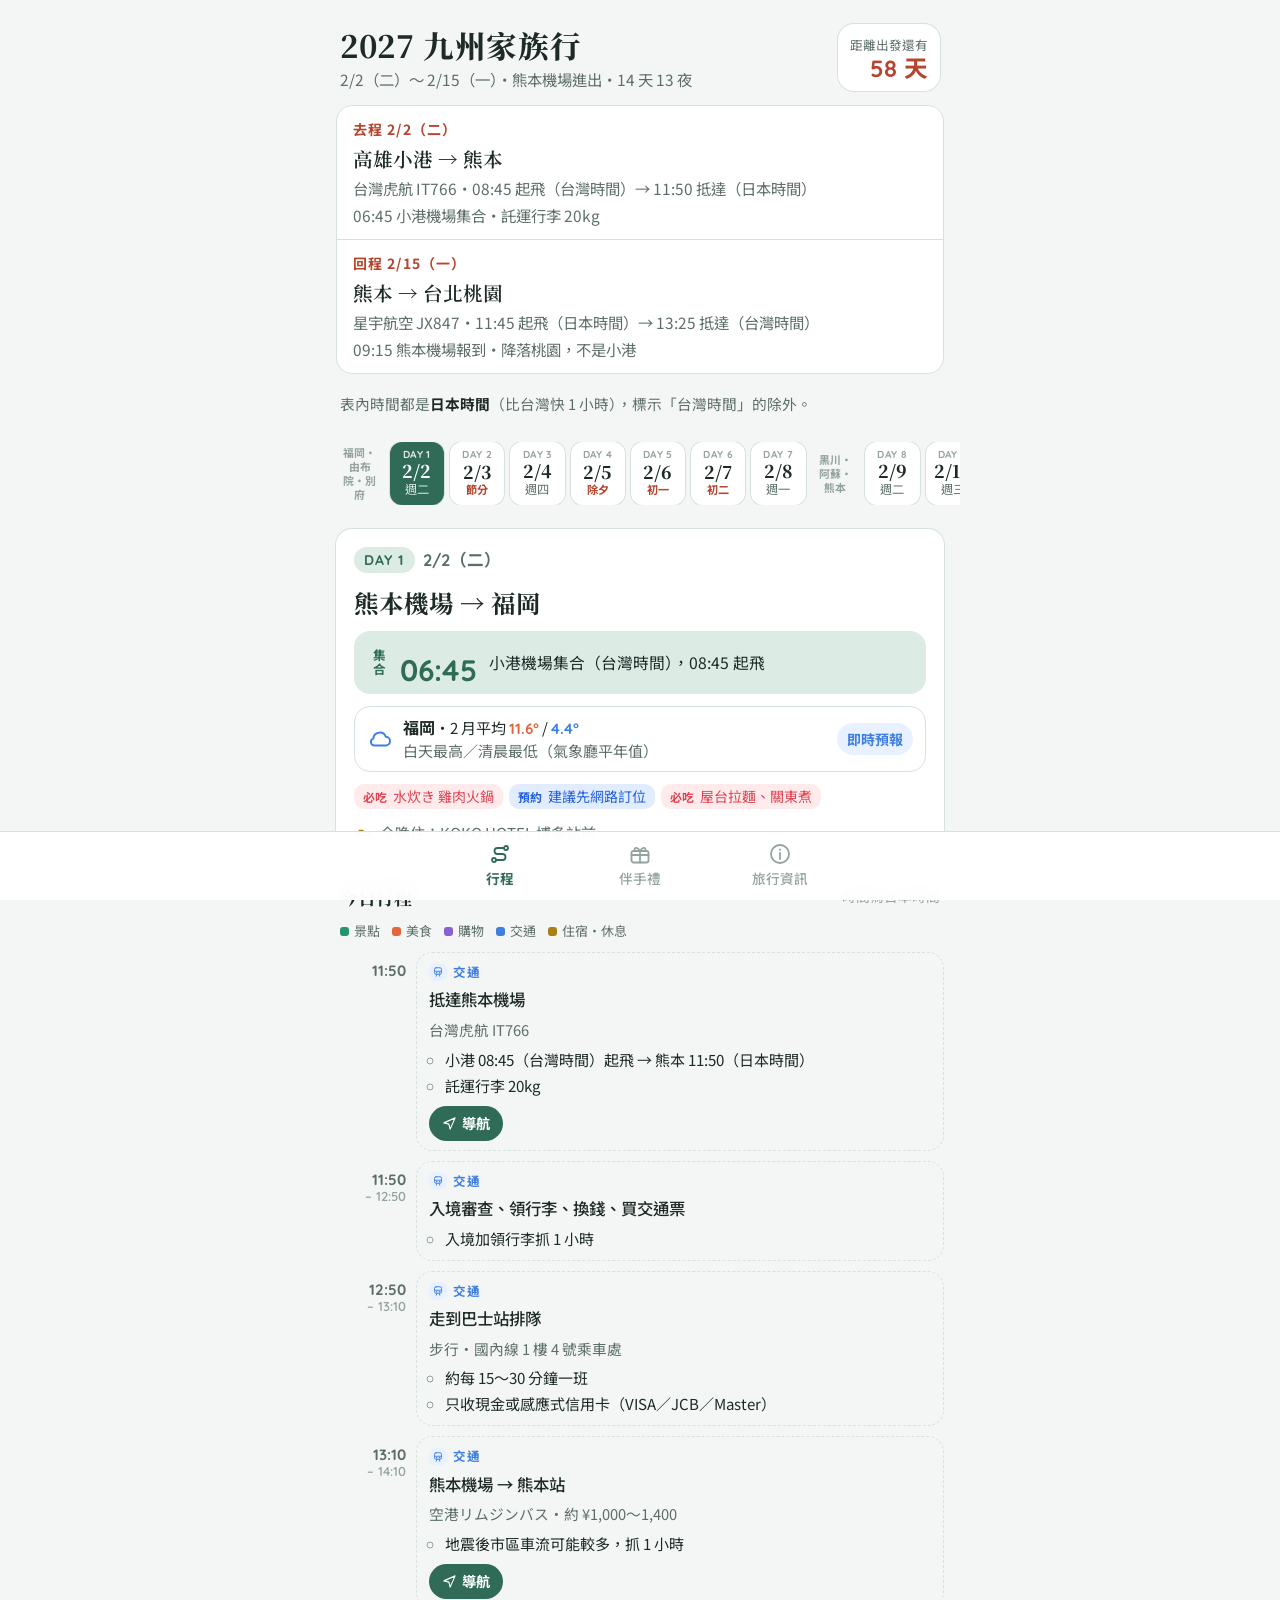
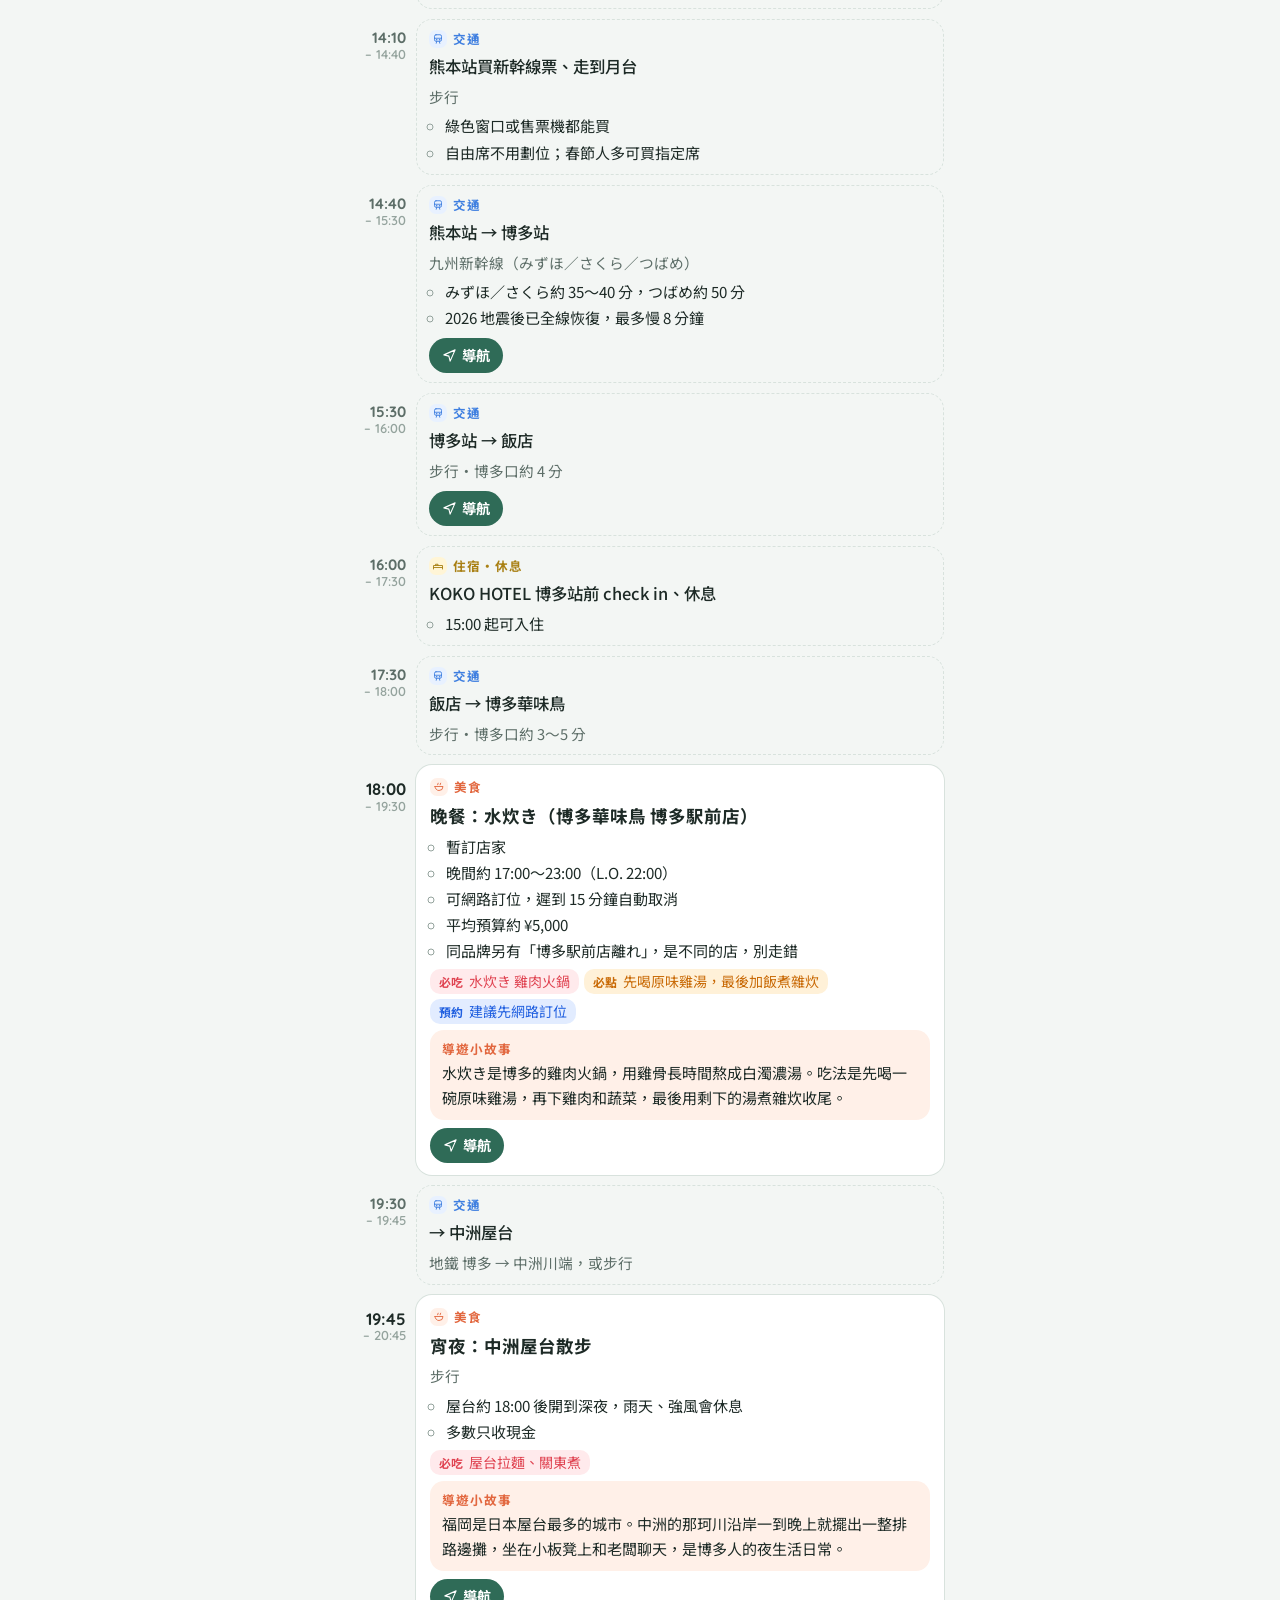
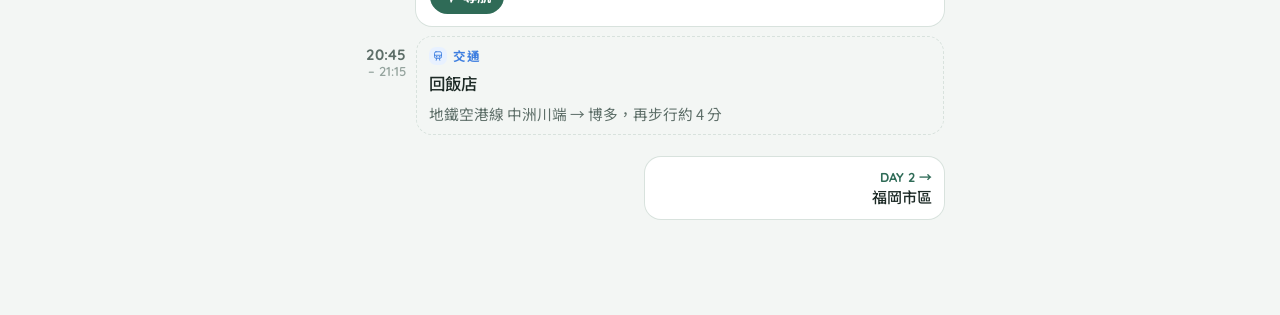
==== commit 779ebc40: "字體放大、底部分頁置中 Co-Authored-By: Claude Opus 5.5 <noreply@anthropic.com> Claude-Session: https://claude.a" ====
--- a/index.html
+++ b/index.html
@@ -27,7 +27,8 @@
 *{box-sizing:border-box}
 [hidden]{display:none!important}
 html{background:var(--bg)}
-body{background:var(--bg);color:var(--ink);font-family:var(--font);font-size:16px;line-height:1.6;-webkit-tap-highlight-color:transparent}
+html{font-size:17.5px}
+body{background:var(--bg);color:var(--ink);font-family:var(--font);font-size:1rem;line-height:1.6;-webkit-tap-highlight-color:transparent}
 a{color:var(--pri)}
 button,input,select{font:inherit;color:inherit}
 button:focus-visible,a:focus-visible,summary:focus-visible,input:focus-visible,select:focus-visible{outline:3px solid var(--pri);outline-offset:2px}
@@ -37,7 +38,8 @@
 
 /* 頂部 */
 .top{display:flex;align-items:flex-end;justify-content:space-between;gap:12px;padding:6px 4px 14px}
-.top h1{font-size:1.9rem;font-weight:800;letter-spacing:.02em;line-height:1.25}
+.top h1{font-size:1.75rem;font-weight:800;letter-spacing:.02em;line-height:1.25;word-break:keep-all;text-wrap:wrap}
+.top p{word-break:keep-all}
 .top p{margin:2px 0 0;color:var(--sub);font-size:.88rem}
 .count{flex:none;text-align:right;background:var(--card);border-radius:16px;padding:8px 12px;box-shadow:var(--shadow);line-height:1.25}
 .count b{display:block;font-family:var(--num);font-size:1.35rem;color:var(--onsen)}
@@ -268,8 +270,8 @@
 
 /* 底部分頁列 */
 .tabbar{position:fixed;left:0;right:0;bottom:0;z-index:10;background:rgba(255,255,255,.94);backdrop-filter:blur(12px);-webkit-backdrop-filter:blur(12px);border-top:1px solid var(--line);padding:6px 8px calc(6px + env(safe-area-inset-bottom,0px))}
-.tabbar .in{max-width:640px;margin:0 auto;display:grid;grid-template-columns:repeat(4,1fr)}
-.tabbar button{border:0;background:none;display:grid;justify-items:center;gap:2px;padding:4px 0;font-size:.7rem;font-weight:500;color:var(--faint);cursor:pointer}
+.tabbar .in{max-width:420px;margin:0 auto;display:grid;grid-template-columns:repeat(3,1fr)}
+.tabbar button{border:0;background:none;display:grid;justify-items:center;gap:2px;padding:4px 0;font-size:.78rem;font-weight:500;color:var(--faint);cursor:pointer}
 .tabbar svg{width:24px;height:24px}
 .tabbar button[aria-selected="true"]{color:var(--pri);font-weight:700}
 
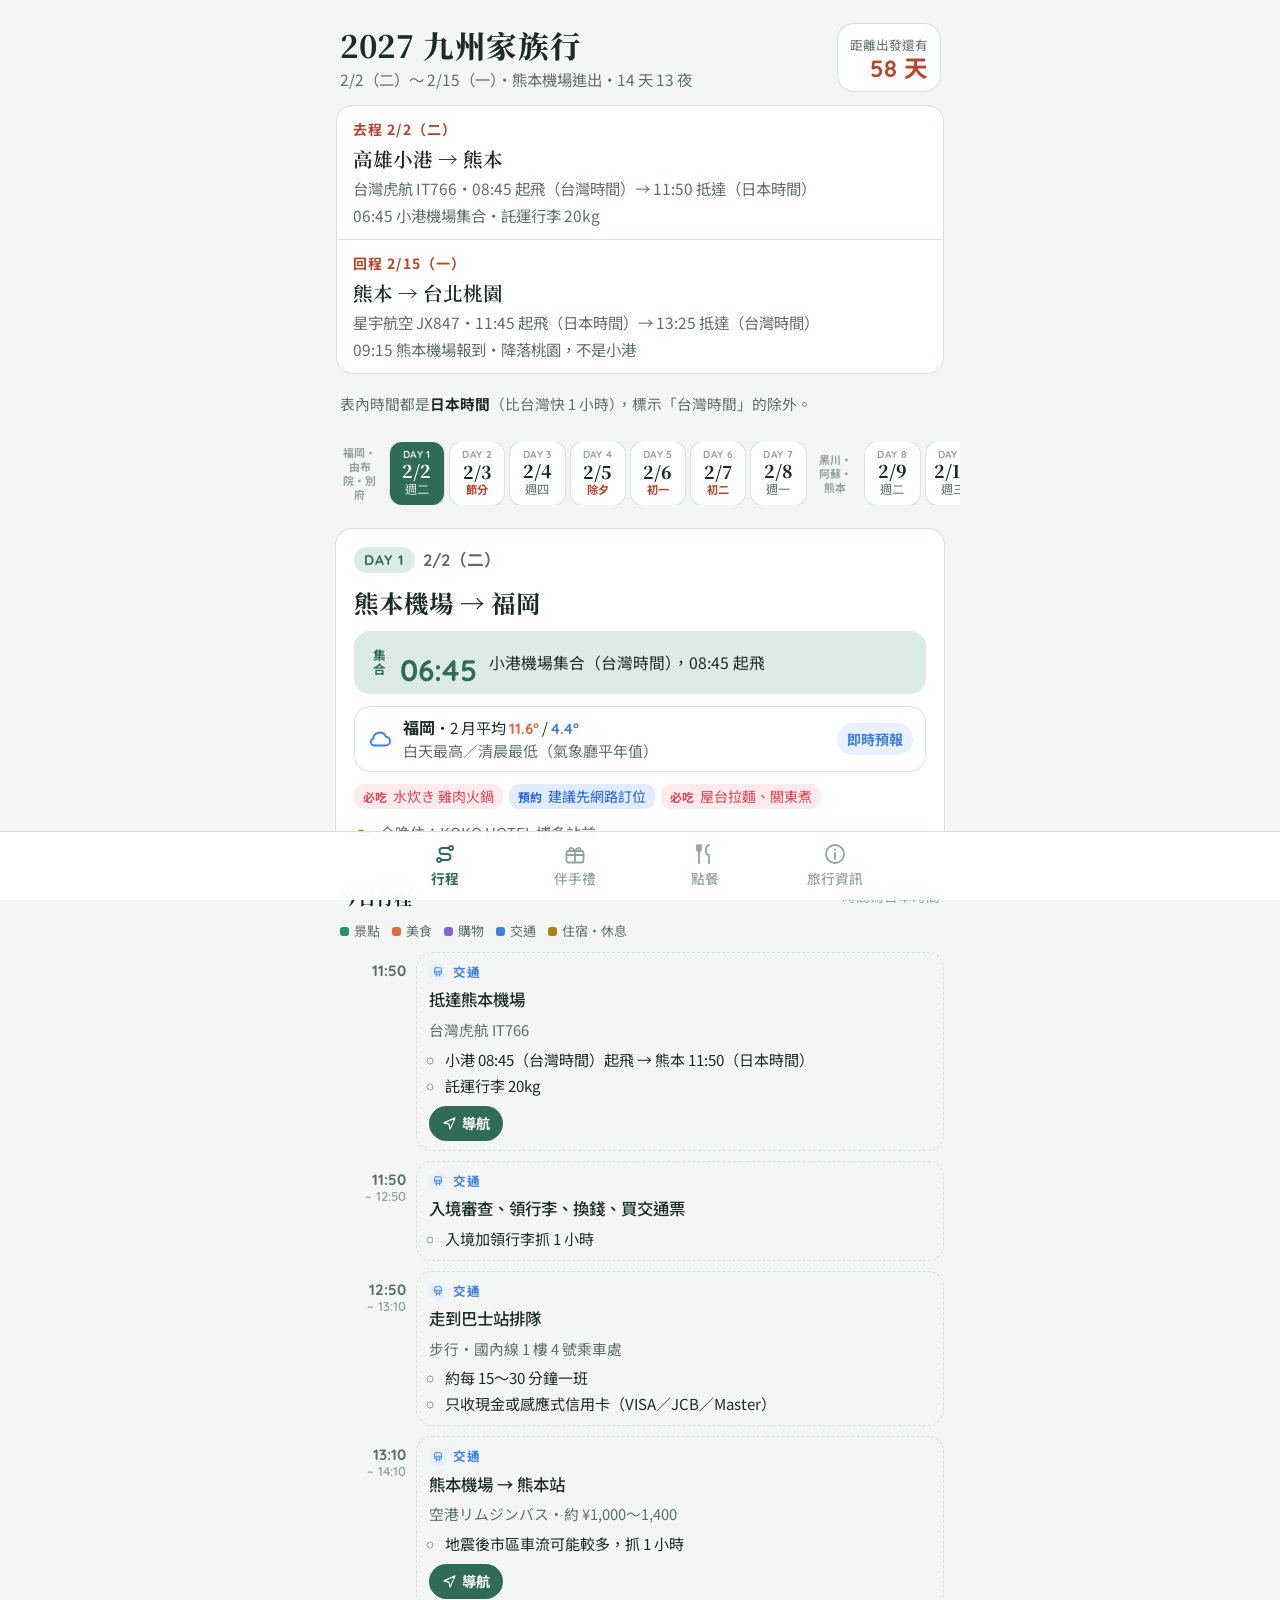
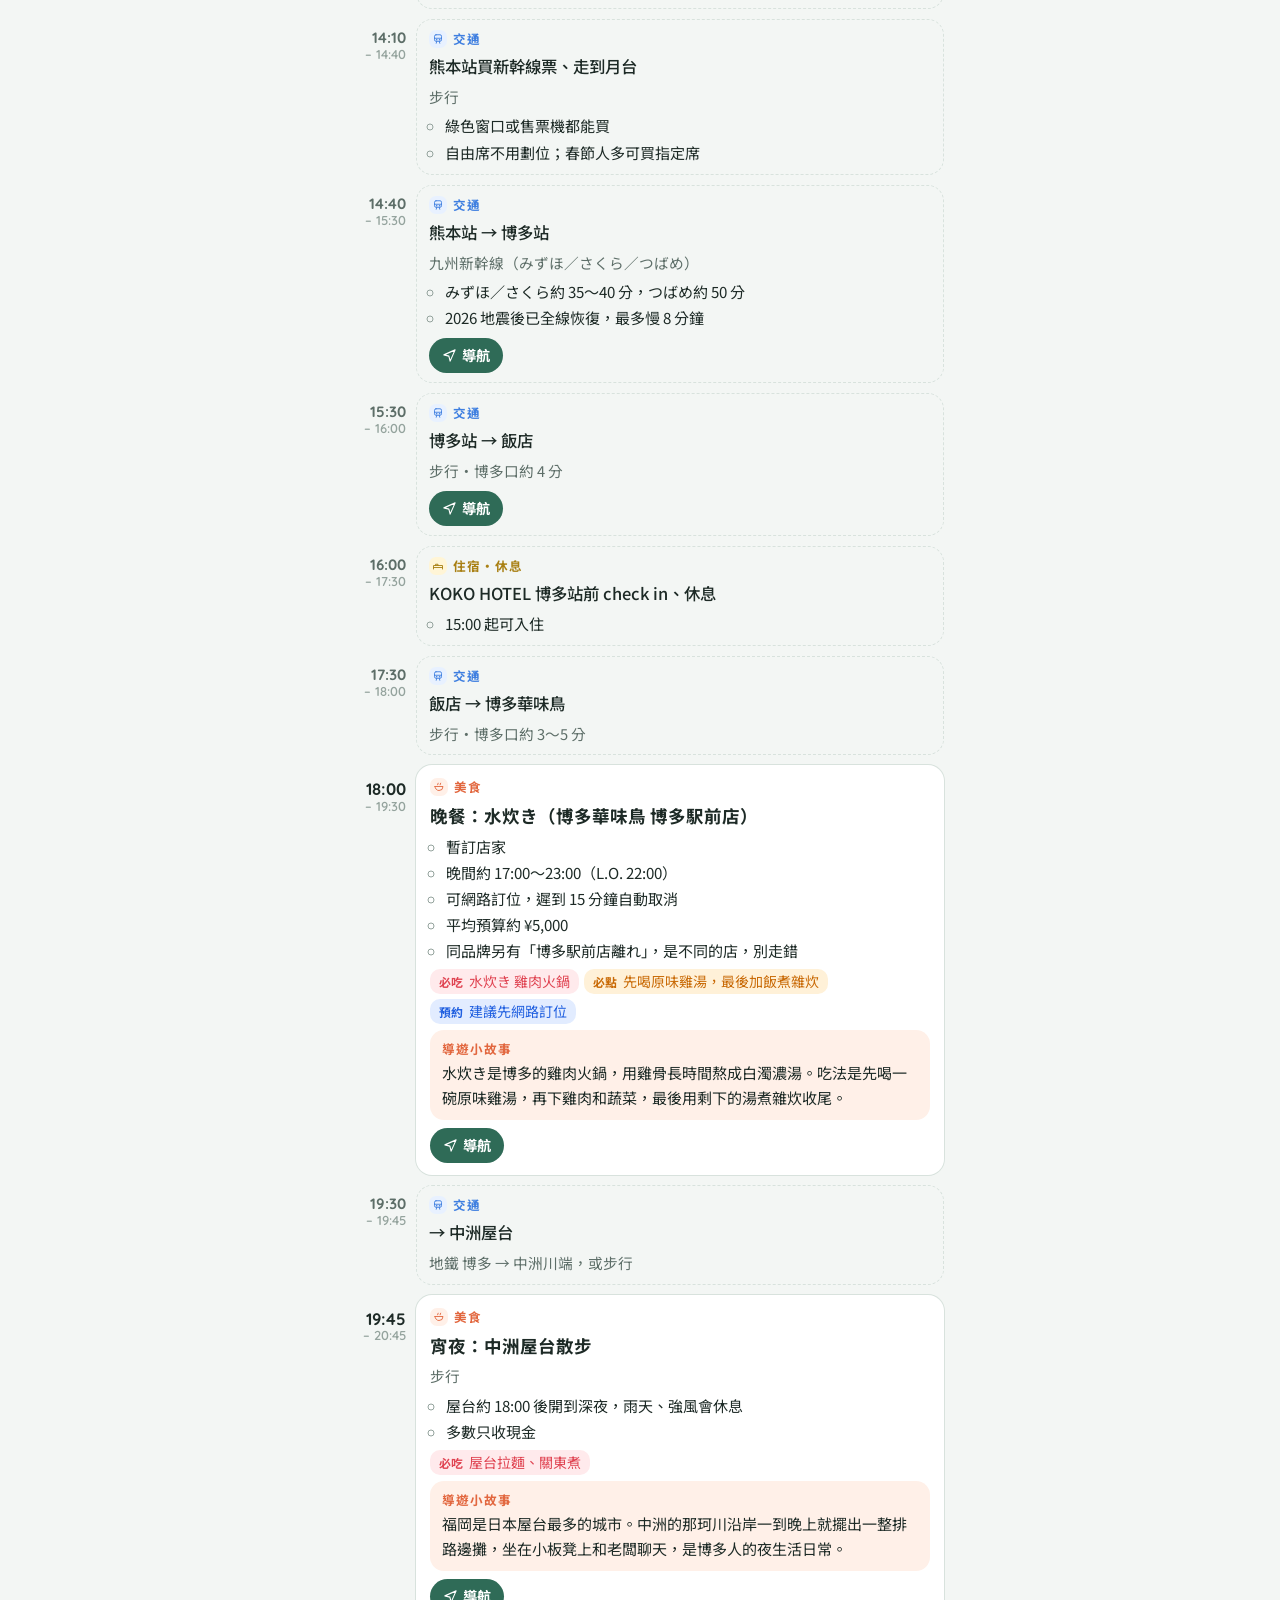
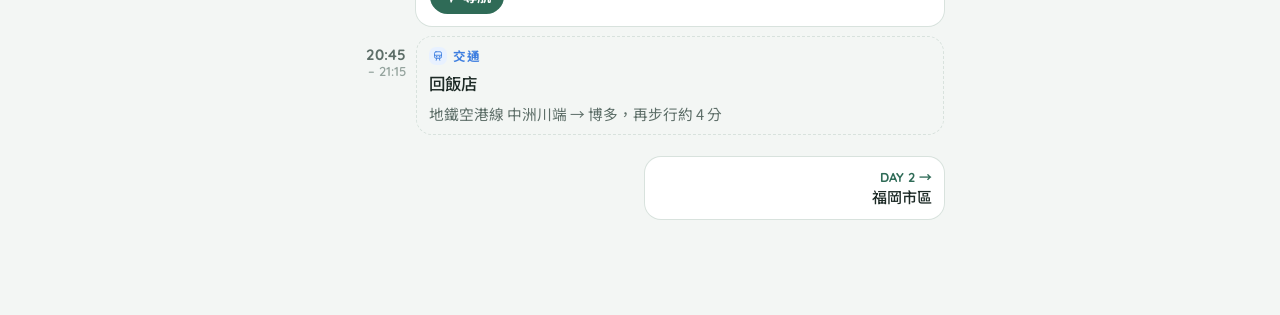
==== commit 6c90d814: "新增點餐卡分頁（依餐廳分類，可放大給店員看） Co-Authored-By: Claude Opus 5.5 <noreply@anthropic.com> Claude-Session: https" ====
--- a/index.html
+++ b/index.html
@@ -270,7 +270,7 @@
 
 /* 底部分頁列 */
 .tabbar{position:fixed;left:0;right:0;bottom:0;z-index:10;background:rgba(255,255,255,.94);backdrop-filter:blur(12px);-webkit-backdrop-filter:blur(12px);border-top:1px solid var(--line);padding:6px 8px calc(6px + env(safe-area-inset-bottom,0px))}
-.tabbar .in{max-width:420px;margin:0 auto;display:grid;grid-template-columns:repeat(3,1fr)}
+.tabbar .in{max-width:520px;margin:0 auto;display:grid;grid-template-columns:repeat(4,1fr)}
 .tabbar button{border:0;background:none;display:grid;justify-items:center;gap:2px;padding:4px 0;font-size:.78rem;font-weight:500;color:var(--faint);cursor:pointer}
 .tabbar svg{width:24px;height:24px}
 .tabbar button[aria-selected="true"]{color:var(--pri);font-weight:700}
@@ -306,6 +306,25 @@
 .fxq button{border:1px solid var(--line);background:var(--card);border-radius:999px;padding:4px 10px;font-size:.8rem;font-weight:700;color:var(--pri);cursor:pointer}
 .fxrate{font-size:.88rem;color:var(--sub)}
 .fxrate input{width:4.2rem;border:1px solid var(--line);border-radius:8px;padding:2px 6px;text-align:center;background:var(--card)}
+.ppl{display:flex;align-items:center;gap:12px;background:var(--card);box-shadow:var(--shadow);border-radius:16px;padding:10px 16px}
+.ppl span{flex:1;font-weight:700}
+.ppl button{width:40px;height:40px;border-radius:999px;border:1px solid var(--line);background:var(--bg);font-size:1.3rem;font-weight:700;color:var(--pri);cursor:pointer}
+.ppl b{font-size:1.4rem;min-width:2ch;text-align:center}
+.ogrp{display:grid;gap:12px}
+.ores{gap:8px}
+.oh{display:flex;align-items:baseline;justify-content:space-between;gap:8px}
+.oh b{font-family:var(--display);font-size:1.08rem}
+.oh span{font-size:.78rem;color:var(--faint);white-space:nowrap}
+.ocard{display:grid;gap:2px;text-align:left;width:100%;border:1px solid var(--line);background:var(--bg);border-radius:12px;padding:10px 14px;cursor:pointer}
+.ocard .jp{font-size:1.12rem;font-weight:700;color:var(--ink);line-height:1.45}
+.ocard .zh{font-size:.84rem;color:var(--sub)}
+.oimg{border:0;padding:0;background:none;cursor:zoom-in;border-radius:12px;overflow:hidden}
+.oimg img{display:block;width:100%}
+.oshow{position:fixed;inset:0;z-index:30;background:#fff;color:#111;display:grid;align-content:center;justify-items:center;gap:18px;padding:calc(24px + env(safe-area-inset-top,0px)) max(24px,env(safe-area-inset-right,0px)) calc(24px + env(safe-area-inset-bottom,0px)) max(24px,env(safe-area-inset-left,0px));text-align:center}
+.oshow .jp{margin:0;font-size:clamp(1.8rem,8.5vw,3rem);font-weight:700;line-height:1.5;word-break:keep-all;overflow-wrap:anywhere}
+.oshow .zh{margin:0;font-size:1rem;color:#666}
+.oshow .tip{margin:0;font-size:.8rem;color:#999}
+.oshow button{position:absolute;top:calc(14px + env(safe-area-inset-top,0px));right:14px;border:0;background:#eee;border-radius:999px;width:44px;height:44px;font-size:1.2rem;cursor:pointer}
 </style></head><body>
 
 <div class="app">
@@ -328,10 +347,12 @@
       <div id="day"></div>
     </section>
     <section id="p-gift" class="panel" role="tabpanel" aria-labelledby="tb-gift" hidden></section>
+    <section id="p-order" class="panel" role="tabpanel" aria-labelledby="tb-order" hidden></section>
     <section id="p-info" class="panel" role="tabpanel" aria-labelledby="tb-info" hidden></section>
   </main>
 </div>
 
+<div class="oshow" id="os" hidden role="dialog" aria-modal="true" aria-label="給店員看"><button type="button" id="osx" aria-label="關閉">✕</button><p class="jp" id="osjp"></p><p class="zh" id="oszh"></p><p class="tip">點畫面任一處關閉</p></div>
 <nav class="tabbar" role="tablist" aria-label="分頁"><div class="in" id="tabbar"></div></nav>
 <div class="zoom" id="lb" hidden role="dialog" aria-modal="true" aria-label="照片"><button type="button" id="lbx" aria-label="關閉">✕</button><figure style="margin:0"><img id="lbimg" alt=""><p id="lbcap"></p></figure></div>
 
@@ -350,6 +371,7 @@
  plan:SV('<circle cx="6" cy="18" r="2"/><circle cx="18" cy="6" r="2"/><path d="M8 18h6.5a3 3 0 0 0 0-6h-5a3 3 0 0 1 0-6H16"/>'),
  gift:SV('<rect x="3.5" y="9" width="17" height="11.5" rx="2"/><path d="M3.5 13h17M12 9v11.5M12 9C10 5 6.5 5 6.5 7.5S12 9 12 9zm0 0c2-4 5.5-4 5.5-1.5S12 9 12 9z"/>'),
  money:SV('<rect x="3" y="6" width="18" height="14" rx="3"/><path d="M3 10.5h18M15.5 15h2.5"/><path d="M6 6l9-3 1.5 3"/>'),
+ order:SV('<path d="M6 3v8M4 3v4a2 2 0 0 0 4 0V3M6 11v10M16 3c-2 0-3 2.5-3 6s1.5 4 3 4v8"/>'),
  info:SV('<circle cx="12" cy="12" r="9"/><path d="M12 11v6M12 7.5v.4"/>')
 };
 const TYPES={s:"景點",f:"美食",m:"交通",b:"購物",h:"住宿・休息"};
@@ -1062,8 +1084,81 @@
 $("lb").addEventListener("click",e=>{if(e.target.id==="lb")$("lb").hidden=true});
 document.addEventListener("keydown",e=>{if(e.key==="Escape")$("lb").hidden=true});
 
+
+/* ---------- 點餐卡（給店員看）---------- */
+/* 每張卡：jp 日文（大字給店員看）、zh 中文意思；{n} 會換成人數 */
+const ORDERS=[
+ {k:"fk",nm:"福岡",list:[
+  {nm:"博多華味鳥（水炊き）",day:"Day 1",items:[
+   {jp:"水炊きを{n}人前お願いします。",zh:"水炊（雞肉火鍋）{n} 人份"},
+   {jp:"最後は雑炊でお願いします。",zh:"最後收尾做雜炊（粥）"}]},
+  {nm:"元祖もつ鍋 楽天地（牛腸鍋）",day:"Day 3",items:[
+   {jp:"もつ鍋を{n}人前お願いします。",zh:"牛腸鍋 {n} 人份"},
+   {jp:"辛さ控えめでお願いします。",zh:"辣度調低一點"},
+   {jp:"締めはちゃんぽん麺でお願いします。",zh:"收尾加強棒麵"}]},
+  {nm:"にく屋 肉いち（燒肉）",day:"Day 4",items:[
+   {jp:"黒毛和牛の盛り合わせをお願いします。",zh:"黑毛和牛拼盤"},
+   {jp:"タレと塩、半分ずつでお願いします。",zh:"醬汁和鹽味各一半"}]}
+ ]},
+ {k:"yb",nm:"由布院・別府",list:[
+  {nm:"由布釜飯 心",day:"Day 5",items:[
+   {jp:"豊後牛の釜飯をお願いします。",zh:"豐後牛釜飯"},
+   {jp:"地鶏の釜飯をお願いします。",zh:"地雞釜飯"}]},
+  {nm:"地獄蒸し工房 鉄輪",day:"Day 7",items:[
+   {jp:"地獄蒸しのセットを{n}人分お願いします。",zh:"地獄蒸套餐 {n} 人份"},
+   {jp:"蒸し方を教えてください。",zh:"請教我們怎麼蒸"}]}
+ ]},
+ {k:"km",nm:"熊本",list:[
+  {nm:"勝烈亭（炸豬排）",day:"Day 11・13",items:[
+   {jp:"六白黒豚のロースかつ定食をお願いします。",zh:"六白黑豚里肌炸豬排定食"},
+   {jp:"大海老フライを追加でお願いします。",zh:"加點大炸蝦"},
+   {jp:"ご飯は少なめでお願いします。",zh:"白飯少一點"}]},
+  {nm:"熊本拉麵 黑亭",day:"Day 11・12",items:[
+   {jp:"玉子入りラーメンをお願いします。",zh:"加蛋黃的招牌拉麵"},
+   {jp:"麺はかためでお願いします。",zh:"麵硬一點"}]},
+  {nm:"大衆馬肉酒場 三村（馬肉）",day:"Day 13・14",items:[
+   {jp:"馬刺しの盛り合わせをお願いします。",zh:"馬肉生魚片拼盤"},
+   {jp:"生ではなく、焼いた料理もありますか？",zh:"有沒有煮熟的馬肉料理？"}]}
+ ]},
+ {k:"cafe",nm:"咖啡店",list:[
+  {nm:"星巴克",day:"隨時",img:"[data-uri]",items:[
+   {jp:"ほうじ茶 & クラシック ティー ラテ<br>グランデ・アイス<br>ミルク多め・シロップなし・氷少なめ",zh:"焙茶經典茶那堤：大杯、冰、牛奶多、不加糖漿、少冰"}]}
+ ]},
+ {k:"all",nm:"每間都用得到",list:[
+  {nm:"常用句",day:"",items:[
+   {jp:"{n}人です。",zh:"我們 {n} 個人"},
+   {jp:"取り皿を{n}枚ください。",zh:"給我們 {n} 個小盤子"},
+   {jp:"お水をください。",zh:"請給我們水"},
+   {jp:"これを{n}つください。",zh:"這個要 {n} 份（手指菜單）"},
+   {jp:"おすすめは何ですか？",zh:"推薦什麼？"},
+   {jp:"カードは使えますか？",zh:"可以刷卡嗎？"},
+   {jp:"お会計をお願いします。",zh:"麻煩結帳"}]}
+ ]}
+];
+let ON=(()=>{const n=+store.get("ky-ppl",4);return n>=1&&n<=20?n:4})();
+function oj(t){return t.replace(/\{n\}/g,ON)}
+function renderOrder(){
+ $("p-order").innerHTML=`
+  <div class="ph"><h2>點餐卡</h2><p>點一下卡片就會放大，直接拿給店員看。菜名以現場菜單為準。</p></div>
+  <div class="ppl"><span>幾個人用餐</span><button type="button" data-ppl="-1" aria-label="減少">−</button><b class="num" id="pplv">${ON}</b><button type="button" data-ppl="1" aria-label="增加">＋</button></div>
+  <div class="chips">${ORDERS.map(g=>`<a href="#o-${g.k}">${esc(g.nm)}</a>`).join("")}</div>
+  ${ORDERS.map(g=>`<section class="ogrp" id="o-${g.k}"><div class="sec-t"><h3>${esc(g.nm)}</h3></div>
+   ${g.list.map(r=>`<div class="box ores"><div class="oh"><b>${esc(r.nm)}</b>${r.day?`<span>${esc(r.day)}</span>`:""}</div>
+    ${r.img?`<button type="button" class="oimg" data-img="${r.img}" data-cap="${esc(r.nm)}"><img src="${r.img}" alt="${esc(r.nm)} 點餐圖" loading="lazy"></button>`:""}
+    ${r.items.map((it,i)=>`<button type="button" class="ocard" data-show="${esc(g.k)}|${esc(r.nm)}|${i}"><span class="jp">${oj(it.jp)}</span><span class="zh">${esc(oj(it.zh))}</span></button>`).join("")}
+   </div>`).join("")}</section>`).join("")}`;
+}
+document.addEventListener("click",e=>{
+ const pb=e.target.closest("[data-ppl]");if(pb){ON=Math.max(1,Math.min(20,ON+ +pb.dataset.ppl));store.set("ky-ppl",ON);renderOrder();return}
+ const c=e.target.closest("[data-show]");if(!c)return;
+ const [gk,rn,i]=c.dataset.show.split("|");const g=ORDERS.find(x=>x.k===gk);const r=g.list.find(x=>x.nm===rn);const it=r.items[+i];
+ $("osjp").innerHTML=oj(it.jp);$("oszh").textContent=oj(it.zh);$("os").hidden=false;
+});
+$("os").addEventListener("click",()=>{$("os").hidden=true});
+document.addEventListener("keydown",e=>{if(e.key==="Escape")$("os").hidden=true});
+
 /* ---------- 底部分頁 ---------- */
-const TABS=[["plan","行程"],["gift","伴手禮"],["info","旅行資訊"]];
+const TABS=[["plan","行程"],["gift","伴手禮"],["order","點餐"],["info","旅行資訊"]];
 $("tabbar").innerHTML=TABS.map(([k,n])=>`<button type="button" role="tab" id="tb-${k}" aria-controls="p-${k}" aria-selected="false" data-tab="${k}">${IC[k]}${n}</button>`).join("");
 function showTab(k){
  TABS.forEach(([t])=>{$("p-"+t).hidden=t!==k;$("tb-"+t).setAttribute("aria-selected",t===k)});
@@ -1072,10 +1167,10 @@
 }
 $("tabbar").addEventListener("click",e=>{const b=e.target.closest("[data-tab]");if(b)showTab(b.dataset.tab)});
 
-renderStrip();renderDay();renderGift();renderInfo();
+renderStrip();renderDay();renderGift();renderOrder();renderInfo();
 const hash=location.hash.slice(1);
 if(/^d\d{1,2}$/.test(hash)){goDay(+hash.slice(1));showTab("plan")}
-else if(["plan","gift","info"].includes(hash))showTab(hash);
-else{const t=store.get("ky-tab","plan");showTab(["plan","gift","info"].includes(t)?t:"plan")}
+else if(["plan","gift","order","info"].includes(hash))showTab(hash);
+else{const t=store.get("ky-tab","plan");showTab(["plan","gift","order","info"].includes(t)?t:"plan")}
 </script>
 </body></html>
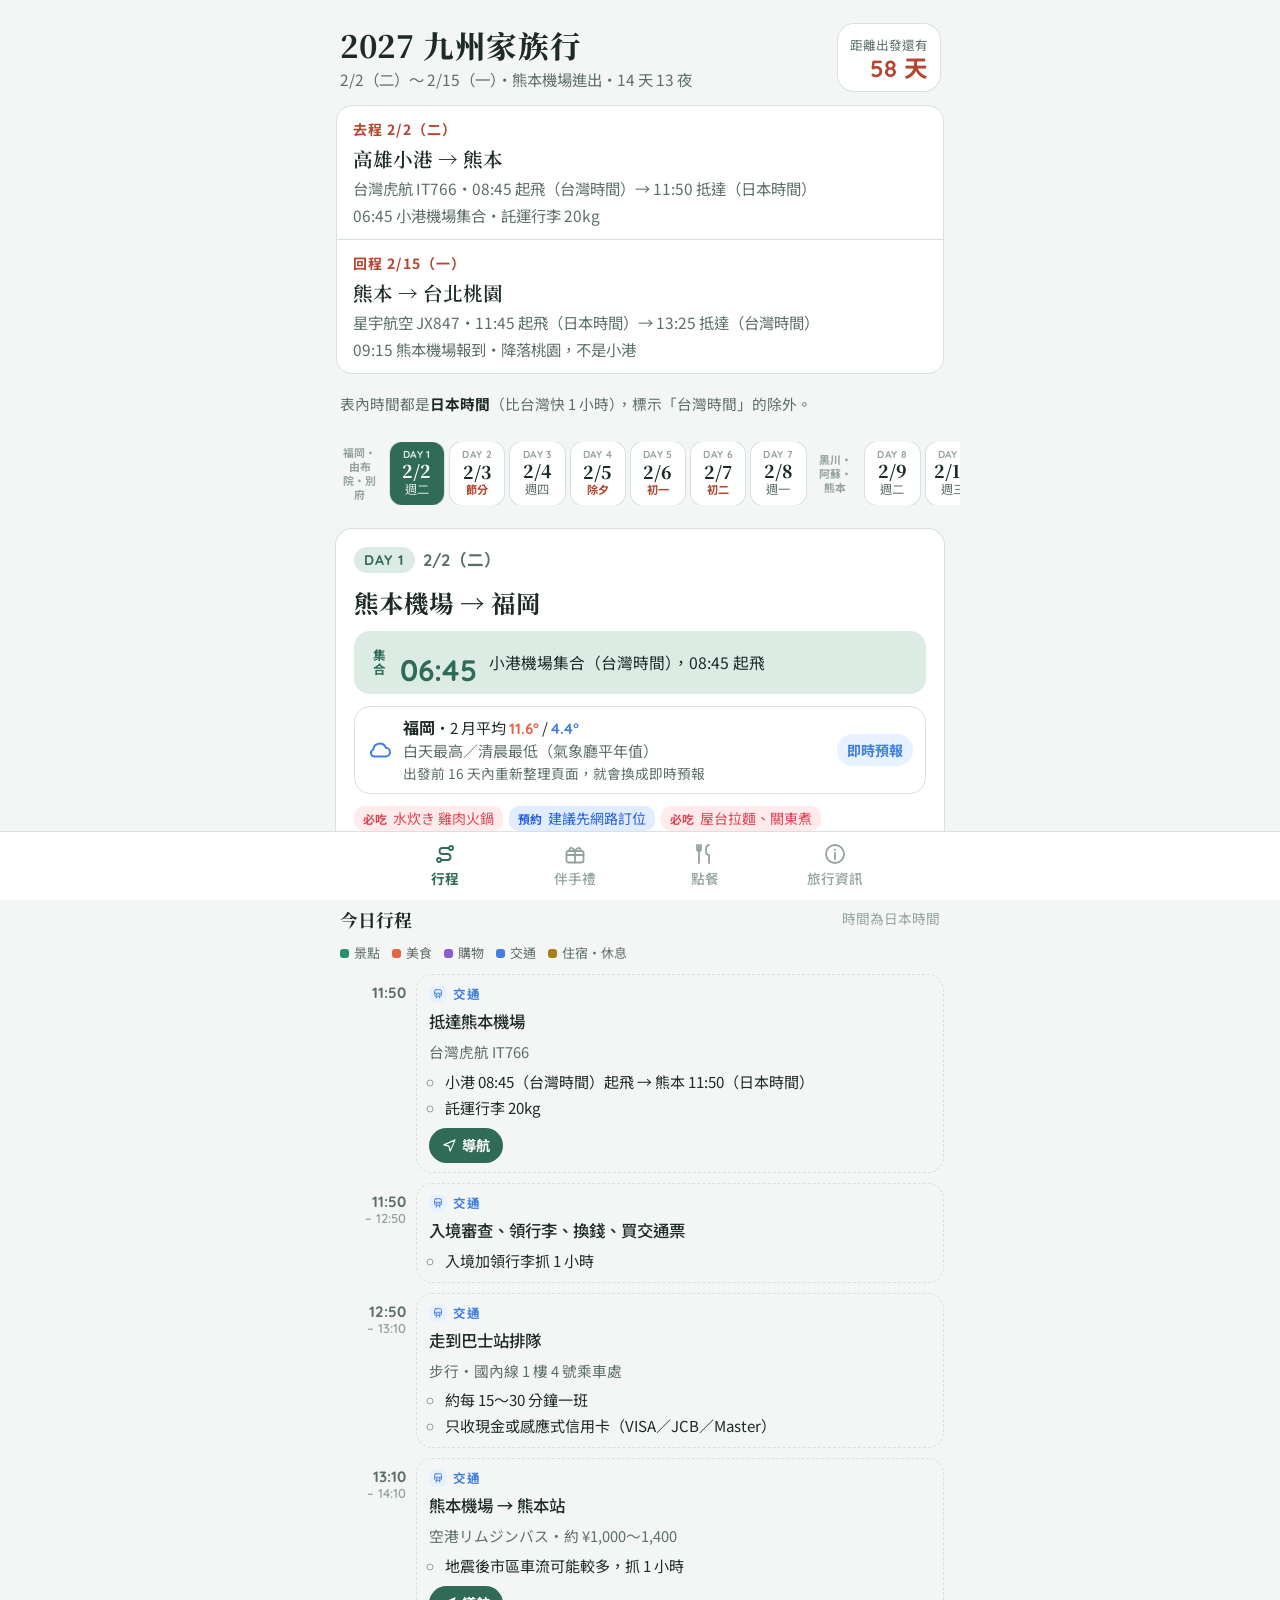
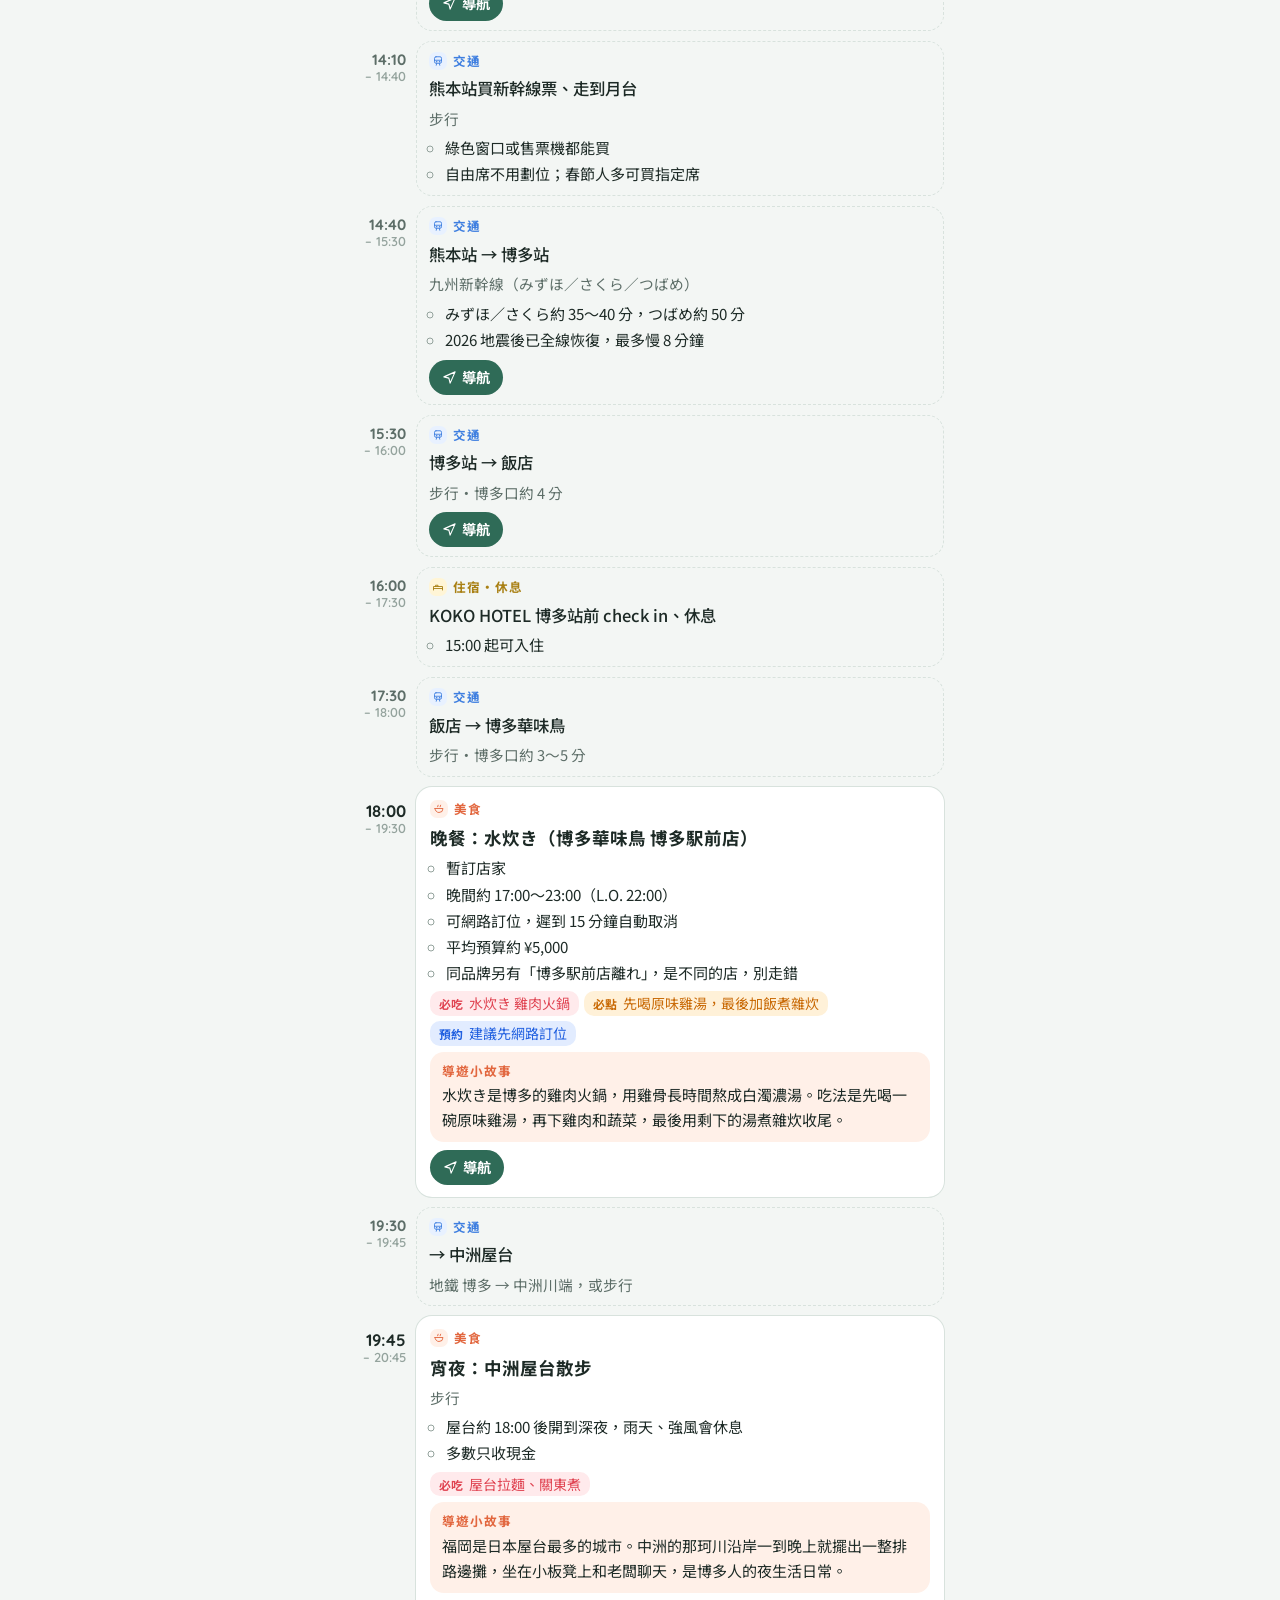
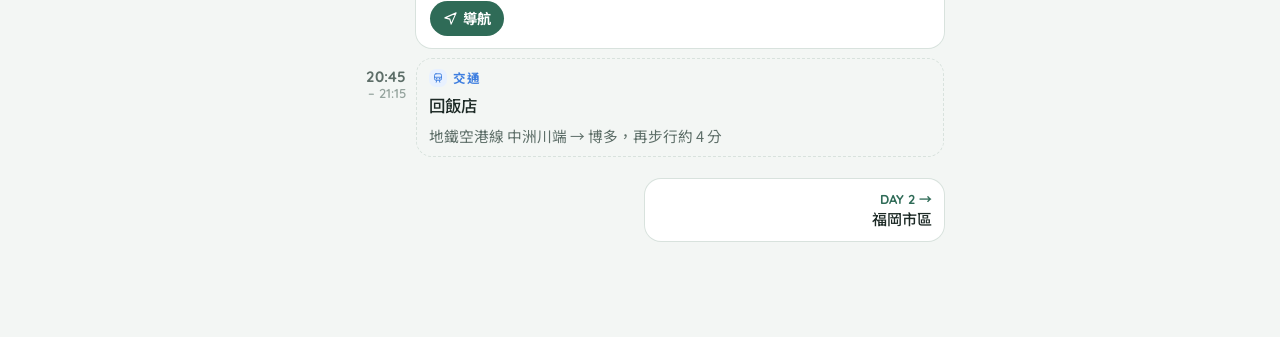
==== commit c6d85e82: "預估花費移到旅行資訊、刪除舊記帳程式碼、天氣抓取失敗可重試、加即時預報提示 Co-Authored-By: Claude Opus 5.5 <noreply@anthropic.com> Claude" ====
--- a/index.html
+++ b/index.html
@@ -226,41 +226,6 @@
 .tel .no button,.copy{border:0;background:var(--bg);border-radius:999px;font-size:.74rem;font-weight:700;color:var(--sub);padding:3px 10px;cursor:pointer}
 .tel.urgent .no a{color:var(--t-eat)}
 
-/* 記帳 */
-.sum{background:linear-gradient(140deg,#6A86F4,#8BA4F8);color:#fff;border-radius:24px;padding:18px;display:grid;gap:10px;box-shadow:var(--shadow)}
-.sum .lb{font-size:.8rem;opacity:.9}
-.sum .big{font-family:var(--num);font-weight:700;font-size:2.1rem;line-height:1.1}
-.sum .twd{font-family:var(--num);font-size:.95rem;opacity:.92}
-.bar{height:8px;border-radius:999px;background:rgba(255,255,255,.3);overflow:hidden}
-.bar i{display:block;height:100%;background:#fff;border-radius:999px}
-.sum .row2{display:flex;justify-content:space-between;font-size:.8rem;opacity:.95;gap:10px;flex-wrap:wrap}
-form.add{display:grid;grid-template-columns:minmax(0,1fr);gap:10px}
-.amt{display:flex;align-items:center;gap:8px;background:var(--bg);border-radius:16px;padding:6px 14px}
-.amt span{font-family:var(--num);font-weight:700;font-size:1.3rem;color:var(--sub)}
-.amt input{flex:1;min-width:0;border:0;background:transparent;font-family:var(--num);font-weight:700;font-size:1.6rem;padding:4px 0;outline:none}
-.fld{display:grid;gap:4px;min-width:0}
-.fld label{font-size:.78rem;color:var(--sub);font-weight:500}
-.fld input,.fld select{border:1px solid var(--line);background:var(--card);border-radius:12px;padding:9px 12px;font-size:.95rem;width:100%;min-width:0}
-.two{display:grid;grid-template-columns:minmax(0,1fr) minmax(0,1fr);gap:10px}
-.pick{display:flex;flex-wrap:wrap;gap:6px}
-.pick button{border:1px solid var(--line);background:var(--card);border-radius:999px;padding:5px 12px;font-size:.84rem;cursor:pointer}
-.pick button[aria-pressed="true"]{background:var(--ink);border-color:var(--ink);color:#fff}
-.primary{border:0;background:var(--pri);color:#fff;font-weight:700;border-radius:14px;padding:12px;font-size:1rem;cursor:pointer}
-.msg{font-size:.82rem;color:var(--t-eat);min-height:1.2em;margin:0}
-.cats{display:grid;gap:8px}
-.cat{display:grid;grid-template-columns:3.6rem 1fr auto;gap:10px;align-items:center;font-size:.84rem}
-.cat .tr{height:8px;border-radius:999px;background:var(--bg);overflow:hidden}
-.cat .tr i{display:block;height:100%;border-radius:999px;background:var(--pri)}
-.cat .v{font-family:var(--num);font-weight:700}
-.items{display:grid;gap:0}
-.it{display:grid;grid-template-columns:1fr auto auto;gap:4px 10px;align-items:center;padding:9px 0;border-bottom:1px solid var(--line)}
-.it:last-child{border-bottom:0}
-.it .nm{font-size:.92rem;font-weight:500;min-width:0;overflow-wrap:anywhere}
-.it .mt{grid-column:1;font-size:.74rem;color:var(--sub)}
-.it .v{grid-row:1/3;grid-column:2;font-family:var(--num);font-weight:700}
-.it .del{grid-row:1/3;grid-column:3;border:0;background:var(--bg);border-radius:999px;font-size:.72rem;padding:4px 9px;color:var(--sub);cursor:pointer;white-space:nowrap}
-.it .del.confirm{background:var(--t-eat-bg);color:var(--t-eat);font-weight:700}
-.dayg{font-family:var(--num);font-size:.76rem;font-weight:700;color:var(--faint);padding:10px 0 2px;letter-spacing:.04em}
 .est{width:100%;border-collapse:collapse;font-size:.84rem}
 .est td{padding:6px 0;border-bottom:1px solid var(--line);vertical-align:top}
 .est td:first-child{font-family:var(--num);font-weight:700;color:var(--faint);width:3.4rem;font-size:.76rem;padding-top:8px}
@@ -370,7 +335,6 @@
  plane:SV('<path d="M2 12h20M15 5l7 7-7 7"/>'),
  plan:SV('<circle cx="6" cy="18" r="2"/><circle cx="18" cy="6" r="2"/><path d="M8 18h6.5a3 3 0 0 0 0-6h-5a3 3 0 0 1 0-6H16"/>'),
  gift:SV('<rect x="3.5" y="9" width="17" height="11.5" rx="2"/><path d="M3.5 13h17M12 9v11.5M12 9C10 5 6.5 5 6.5 7.5S12 9 12 9zm0 0c2-4 5.5-4 5.5-1.5S12 9 12 9z"/>'),
- money:SV('<rect x="3" y="6" width="18" height="14" rx="3"/><path d="M3 10.5h18M15.5 15h2.5"/><path d="M6 6l9-3 1.5 3"/>'),
  order:SV('<path d="M6 3v8M4 3v4a2 2 0 0 0 4 0V3M6 11v10M16 3c-2 0-3 2.5-3 6s1.5 4 3 4v8"/>'),
  info:SV('<circle cx="12" cy="12" r="9"/><path d="M12 11v6M12 7.5v.4"/>')
 };
@@ -820,8 +784,8 @@
 function wxHtml(d){
  const w=WX[d.wx];
  const q="https://www.google.com/search?q="+encodeURIComponent(w.nm+" 天氣");
- const body=w.hi!=null?`<b>${esc(w.nm)}</b>・2 月平均 <span class="temp hi">${w.hi}°</span> / <span class="temp lo">${w.lo}°</span><br><span style="color:var(--sub)">白天最高／清晨最低（氣象廳平年值）</span>`
-  :`<b>${esc(w.nm)}</b><br><span style="color:var(--sub)">${esc(w.mt)}</span>`;
+ const body=w.hi!=null?`<b>${esc(w.nm)}</b>・2 月平均 <span class="temp hi">${w.hi}°</span> / <span class="temp lo">${w.lo}°</span><br><span style="color:var(--sub)">白天最高／清晨最低（氣象廳平年值）</span><br><span class="small">出發前 16 天內重新整理頁面，就會換成即時預報</span>`
+  :`<b>${esc(w.nm)}</b><br><span style="color:var(--sub)">${esc(w.mt)}</span><br><span class="small">出發前 16 天內重新整理頁面，就會換成即時預報</span>`;
  return `<div class="wx">${IC.wx}<div class="wt" id="wxt">${body}</div><a href="${q}" target="_blank" rel="noopener">即時預報</a></div>`;
 }
 const WXC=c=>c===0?"晴":c<=2?"晴時多雲":c===3?"陰":c<=48?"霧":c<=57?"毛毛雨":c<=67?"雨":c<=77?"雪":c<=82?"陣雨":c<=86?"陣雪":"雷雨";
@@ -831,7 +795,7 @@
  const date=`2027-02-${String(n+1).padStart(2,"0")}`;
  const days=(Date.UTC(2027,1,n+1)-twToday)/864e5;if(days<0||days>15)return;
  try{
-  const k=d.wx;wxCache[k]=wxCache[k]||fetch(`https://api.open-meteo.com/v1/forecast?latitude=${w.la}&longitude=${w.lo_}&daily=weather_code,temperature_2m_max,temperature_2m_min,precipitation_probability_max&timezone=Asia%2FTokyo&forecast_days=16`).then(r=>r.json());
+  const k=d.wx;wxCache[k]=wxCache[k]||fetch(`https://api.open-meteo.com/v1/forecast?latitude=${w.la}&longitude=${w.lo_}&daily=weather_code,temperature_2m_max,temperature_2m_min,precipitation_probability_max&timezone=Asia%2FTokyo&forecast_days=16`).then(r=>r.json()).catch(e=>{delete wxCache[k];throw e});
   const j=await wxCache[k];const i=j.daily.time.indexOf(date);if(i<0||cur!==n)return;
   const el=document.getElementById("wxt");if(!el)return;
   el.innerHTML=`<b>${esc(w.nm)}</b>・${WXC(j.daily.weather_code[i])} <span class="temp hi">${Math.round(j.daily.temperature_2m_max[i])}°</span> / <span class="temp lo">${Math.round(j.daily.temperature_2m_min[i])}°</span>・降雨 ${j.daily.precipitation_probability_max[i]??"-"}%<br><span style="color:var(--sub)">即時預報（Open-Meteo）</span>`;
@@ -920,91 +884,6 @@
  giftReg=b.dataset.greg;store.set("ky-greg",giftReg);renderGift();
 });
 
-/* ---------- 記帳分頁 ---------- */
-const CATS=["餐飲","交通","門票","購物","住宿","其他"];
-const PAYS=["現金","信用卡","IC 卡"];
-let L=store.get("ky-ledger",{items:[],rate:0.21,budget:0});
-if(!Array.isArray(L.items))L.items=[];
-let pickCat="餐飲",pickPay="現金",pendingDel=null;
-const save=()=>store.set("ky-ledger",L);
-function ledgerText(){
- const by={};L.items.forEach(i=>(by[i.d]=by[i.d]||[]).push(i));
- const tot=L.items.reduce((a,i)=>a+i.amt,0);
- let t=`【九州家族行 記帳】共 ${yen(tot)}（約 NT$${Math.round(tot*L.rate).toLocaleString("en-US")}）\n`;
- DAYS.forEach(d=>{const k=d.d;if(by[k]){t+=`\n${k}（${d.w}）\n`;by[k].forEach(i=>t+=`・${i.name||i.cat} ${yen(i.amt)}（${i.cat}・${i.pay}）\n`)}});
- if(by["其他"]){t+="\n其他日期\n";by["其他"].forEach(i=>t+=`・${i.name||i.cat} ${yen(i.amt)}（${i.cat}・${i.pay}）\n`)}
- return t;
-}
-function renderMoney(){
- const tot=L.items.reduce((a,i)=>a+i.amt,0);
- const todayKey=tripDay>=1&&tripDay<=14?DAYS[tripDay-1].d:null;
- const todaySum=todayKey?L.items.filter(i=>i.d===todayKey).reduce((a,i)=>a+i.amt,0):0;
- const pct=L.budget>0?Math.min(100,tot/L.budget*100):0;
- const catSum=CATS.map(c=>[c,L.items.filter(i=>i.cat===c).reduce((a,i)=>a+i.amt,0)]);
- const maxC=Math.max(1,...catSum.map(x=>x[1]));
- const defDay=todayKey||"2/2";
- const by={};L.items.forEach(i=>(by[i.d]=by[i.d]||[]).push(i));
- const order=[...DAYS.map(d=>d.d),"其他"].filter(k=>by[k]);
- const estMin=EST.reduce((a,e)=>a+e[2],0),estMax=EST.reduce((a,e)=>a+e[3],0);
- $("p-money").innerHTML=`
-  <div class="ph"><h2>記帳</h2><p>記錄只存在這支手機的瀏覽器，換手機或清除資料就會不見</p></div>
-  <div class="sum">
-   <div><div class="lb">已花費</div><div class="big">${yen(tot)}</div><div class="twd">約 NT$${Math.round(tot*L.rate).toLocaleString("en-US")}</div></div>
-   ${L.budget>0?`<div class="bar"><i style="width:${pct}%"></i></div><div class="row2"><span>預算 ${yen(L.budget)}</span><span>${tot>L.budget?"已超過 "+yen(tot-L.budget):"還剩 "+yen(L.budget-tot)}</span></div>`:`<div class="row2"><span>在下方設定預算，就能看到剩多少</span></div>`}
-   ${todayKey?`<div class="row2"><span>今天（${todayKey}）</span><span class="num">${yen(todaySum)}</span></div>`:""}
-  </div>
-  <form class="box add" id="addf" novalidate>
-   <h3>新增一筆</h3>
-   <div class="amt"><span>¥</span><input id="f-amt" inputmode="numeric" pattern="[0-9]*" placeholder="0" aria-label="金額（日圓）"></div>
-   <div class="fld"><label for="f-name">項目</label><input id="f-name" placeholder="例：中洲屋台拉麵" maxlength="40"></div>
-   <div class="fld"><label>分類</label><div class="pick" id="f-cat">${CATS.map(c=>`<button type="button" data-v="${c}" aria-pressed="${c===pickCat}">${c}</button>`).join("")}</div></div>
-   <div class="two">
-    <div class="fld"><label for="f-day">日期</label><select id="f-day">${DAYS.map(d=>`<option value="${d.d}" ${d.d===defDay?"selected":""}>${d.d}（${d.w}）</option>`).join("")}<option value="其他">其他</option></select></div>
-    <div class="fld"><label>付款</label><div class="pick" id="f-pay">${PAYS.map(c=>`<button type="button" data-v="${c}" aria-pressed="${c===pickPay}">${c}</button>`).join("")}</div></div>
-   </div>
-   <p class="msg" id="f-msg" role="status"></p>
-   <button class="primary" type="submit">記下來</button>
-  </form>
-  ${L.items.length?`<div class="box"><h3>分類統計</h3><div class="cats">${catSum.map(([c,v])=>`<div class="cat"><span>${c}</span><div class="tr"><i style="width:${v/maxC*100}%"></i></div><span class="v">${yen(v)}</span></div>`).join("")}</div></div>
-  <div class="box"><h3 style="justify-content:space-between">明細<button type="button" class="copy" id="cpy">複製明細</button></h3>
-   <div class="items">${order.map(k=>`<div class="dayg">${k==="其他"?"其他日期":k}</div>`+by[k].slice().reverse().map(i=>`<div class="it"><span class="nm">${esc(i.name||i.cat)}</span><span class="mt">${esc(i.cat)}・${esc(i.pay)}</span><span class="v">${yen(i.amt)}</span><button type="button" class="del${pendingDel===i.id?" confirm":""}" data-del="${i.id}">${pendingDel===i.id?"確定刪除？":"刪除"}</button></div>`).join("")).join("")}</div>
-   <textarea id="cpyfb" hidden readonly style="width:100%;min-height:120px;border:1px solid var(--line);border-radius:12px;padding:8px;font-size:.8rem"></textarea>
-  </div>`:`<div class="box" style="text-align:center;color:var(--sub);font-size:.9rem">還沒有記錄。上面輸入金額，按「記下來」就會出現在這裡。</div>`}
-  <div class="box"><h3>設定</h3>
-   <div class="two">
-    <div class="fld"><label for="s-budget">總預算（日圓）</label><input id="s-budget" inputmode="numeric" value="${L.budget||""}" placeholder="例：150000"></div>
-    <div class="fld"><label for="s-rate">匯率（1 日圓 = ? 台幣）</label><input id="s-rate" inputmode="decimal" value="${L.rate}"></div>
-   </div>
-   <p class="small">匯率預設 0.21，出發前請改成實際匯率。</p>
-  </div>
-  <details class="alt" style="margin-top:0"><summary>預估花費：每人門票＋交通 約 ${yen(estMin)}～${yen(estMax)}</summary><div class="in">
-   <p>依行程表上的票價估算，不含住宿、租車、油錢、新幹線和餐費。</p>
-   <table class="est"><tbody>${EST.map(e=>`<tr><td>${e[0]}</td><td>${esc(e[1])}</td><td>${e[2]===e[3]?yen(e[2]):yen(e[2])+"～"+yen(e[3]).slice(1)}</td></tr>`).join("")}</tbody>
-   <tfoot><tr><td></td><td>合計（每人）</td><td>${yen(estMin)}～${yen(estMax).slice(1)}</td></tr></tfoot></table>
-  </div></details>`;
-}
-document.addEventListener("click",e=>{
- const p=e.target.closest("#f-cat button,#f-pay button");
- if(p){const grp=p.parentElement;grp.querySelectorAll("button").forEach(b=>b.setAttribute("aria-pressed",b===p));if(grp.id==="f-cat")pickCat=p.dataset.v;else pickPay=p.dataset.v;return}
- const d=e.target.closest("[data-del]");
- if(d){const id=d.dataset.del;if(pendingDel===id){L.items=L.items.filter(i=>i.id!==id);pendingDel=null;save()}else pendingDel=id;renderMoney();return}
- if(e.target.id==="cpy"){const t=ledgerText();const fb=()=>{const ta=$("cpyfb");ta.hidden=false;ta.value=t;ta.focus();ta.select();e.target.textContent="已選取，請手動複製"};
-  try{navigator.clipboard.writeText(t).then(()=>{e.target.textContent="已複製"},fb)}catch(_){fb()}}
-});
-document.addEventListener("submit",e=>{
- if(e.target.id!=="addf")return;e.preventDefault();
- const amt=parseInt(String($("f-amt").value).replace(/[^\d]/g,""),10);
- if(!(amt>0)){$("f-msg").textContent="請輸入金額（日圓，只要數字）";$("f-amt").focus();return}
- L.items.push({id:Date.now().toString(36)+Math.random().toString(36).slice(2,6),d:$("f-day").value,cat:pickCat,pay:pickPay,name:$("f-name").value.trim(),amt});
- const ok=save();pendingDel=null;renderMoney();
- $("f-msg").textContent=ok?`已記下 ${yen(amt)}`:"已記下，但這個瀏覽器無法保存，關掉頁面就會不見";
- $("f-msg").style.color=ok?"var(--sight)":"var(--t-eat)";
-});
-document.addEventListener("change",e=>{
- if(e.target.id==="s-budget"){L.budget=parseInt(String(e.target.value).replace(/[^\d]/g,""),10)||0;save();renderMoney()}
- if(e.target.id==="s-rate"){const r=parseFloat(e.target.value);if(r>0&&r<5){L.rate=r;save()}renderMoney()}
-});
-
 /* ---------- 旅行資訊分頁 ---------- */
 const FX={rate:(()=>{const r=parseFloat(store.get("ky-rate","0.21"));return r>0&&r<5?r:0.21})(),src:"上次使用的匯率"};
 fetch("https://open.er-api.com/v6/latest/JPY").then(r=>r.json()).then(j=>{
@@ -1026,6 +905,7 @@
 });
 document.addEventListener("click",e=>{const b=e.target.closest("[data-fx]");if(!b)return;$("fx-jpy").value=(+b.dataset.fx).toLocaleString();$("fx-twd").value=fxFmt(+b.dataset.fx*FX.rate)});
 function renderInfo(){
+ const estMin=EST.reduce((a,e)=>a+e[2],0),estMax=EST.reduce((a,e)=>a+e[3],0);
  $("p-info").innerHTML=`
   <div class="ph"><h2>旅行資訊</h2><p>匯率換算、航班、住宿、緊急電話、自駕提醒</p></div>
   <div class="chips"><a href="#i-fx">日幣換算</a><a href="#i-fly">航班</a><a href="#i-stay">住宿</a><a href="#i-sos">緊急電話</a><a href="#i-car">自駕</a></div>
@@ -1038,6 +918,11 @@
    <label class="fxrate">匯率：1 日圓 = <input id="fx-rate" class="num" inputmode="decimal" value="${FX.rate}"> 台幣</label>
    <p class="small"><span id="fx-src">${FX.src}</span>，也可以手動改。<a href="https://rate.bot.com.tw/xrt?Lang=zh-TW" target="_blank" rel="noopener">查台銀即時牌告 ↗</a></p>
   </section>
+  <details class="alt" ><summary>預估花費：每人門票＋交通 約 ${yen(estMin)}～${yen(estMax)}</summary><div class="in">
+   <p>依行程表上的票價估算，不含住宿、租車、油錢、新幹線和餐費。</p>
+   <table class="est"><tbody>${EST.map(e=>`<tr><td>${e[0]}</td><td>${esc(e[1])}</td><td>${e[2]===e[3]?yen(e[2]):yen(e[2])+"～"+yen(e[3]).slice(1)}</td></tr>`).join("")}</tbody>
+   <tfoot><tr><td></td><td>合計（每人）</td><td>${yen(estMin)}～${yen(estMax).slice(1)}</td></tr></tfoot></table>
+  </div></details>
   <section class="box" id="i-fly"><h3>航班</h3>
    <div class="fly"><span class="k">去程・2/2（二）</span><div class="route">高雄小港 ${IC.plane} 熊本</div>
     <div class="times">08:45<small>台灣</small> → 11:50<small>日本</small></div>
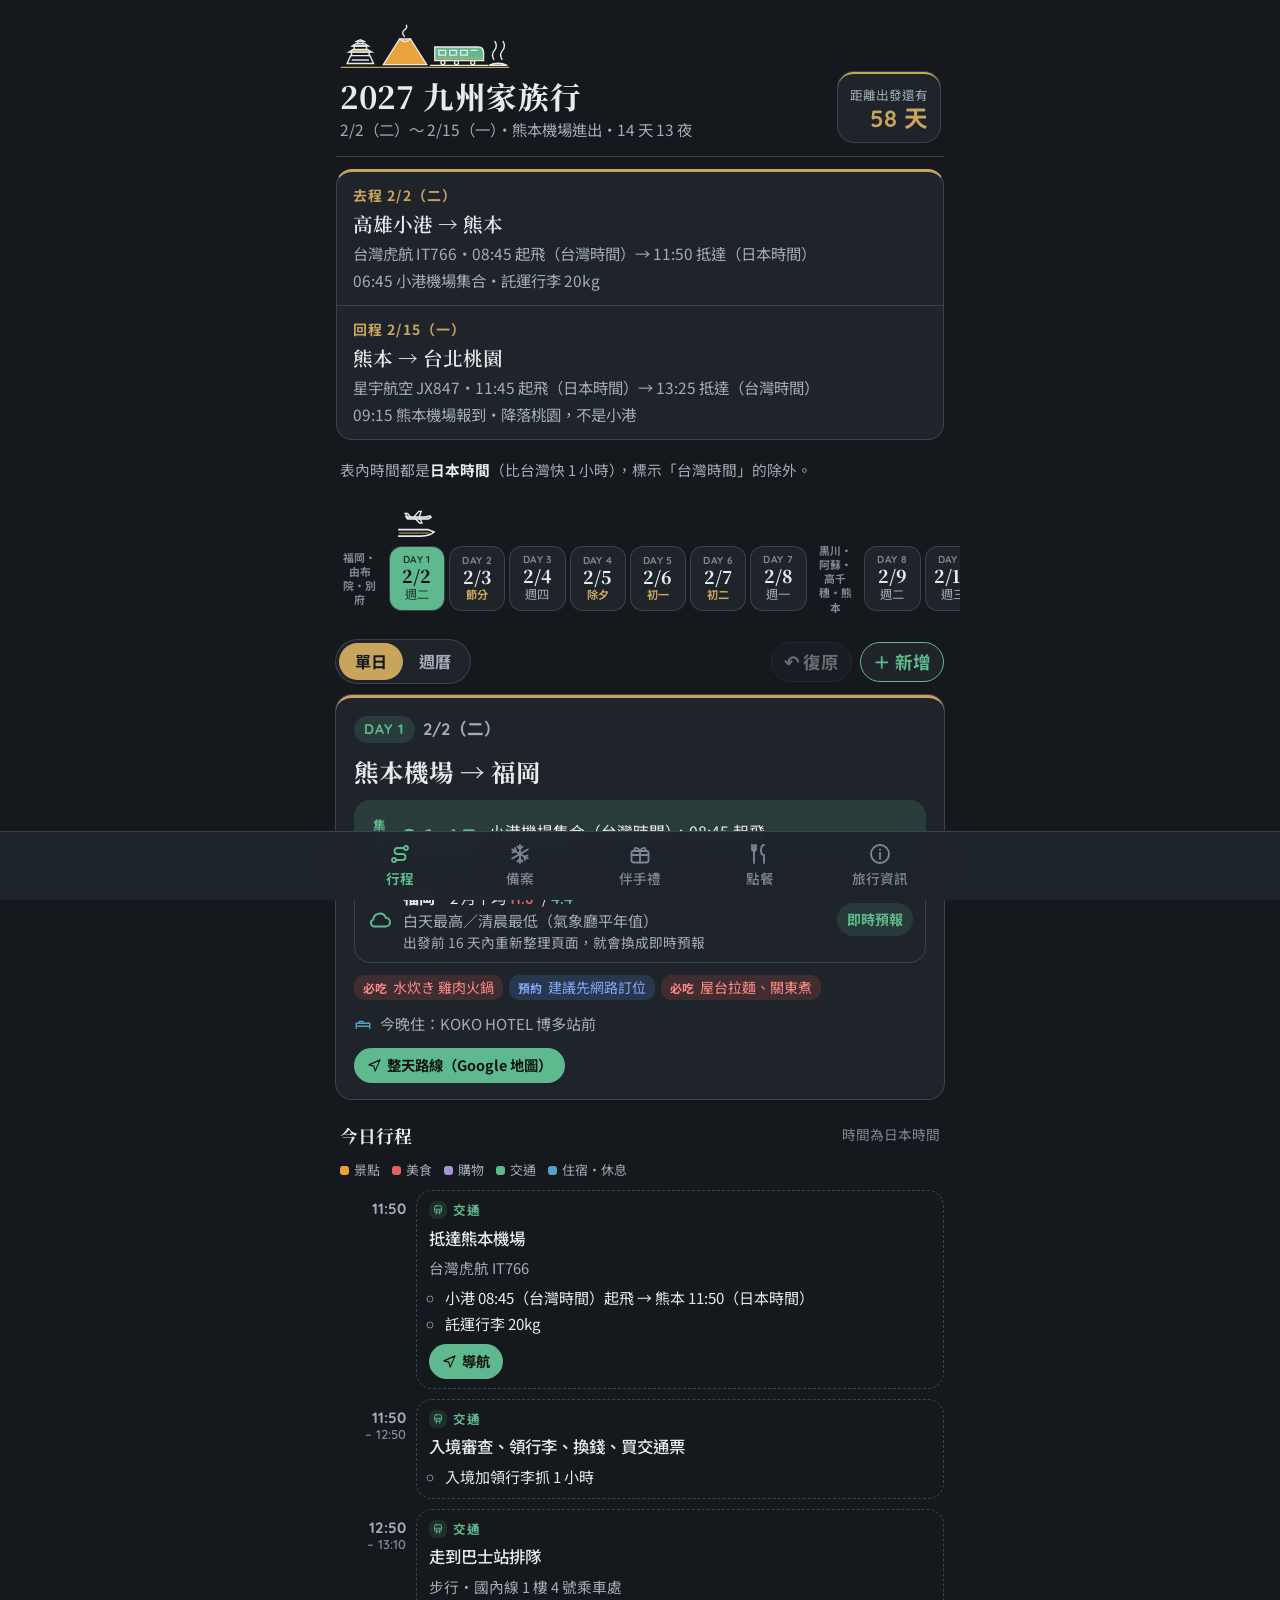
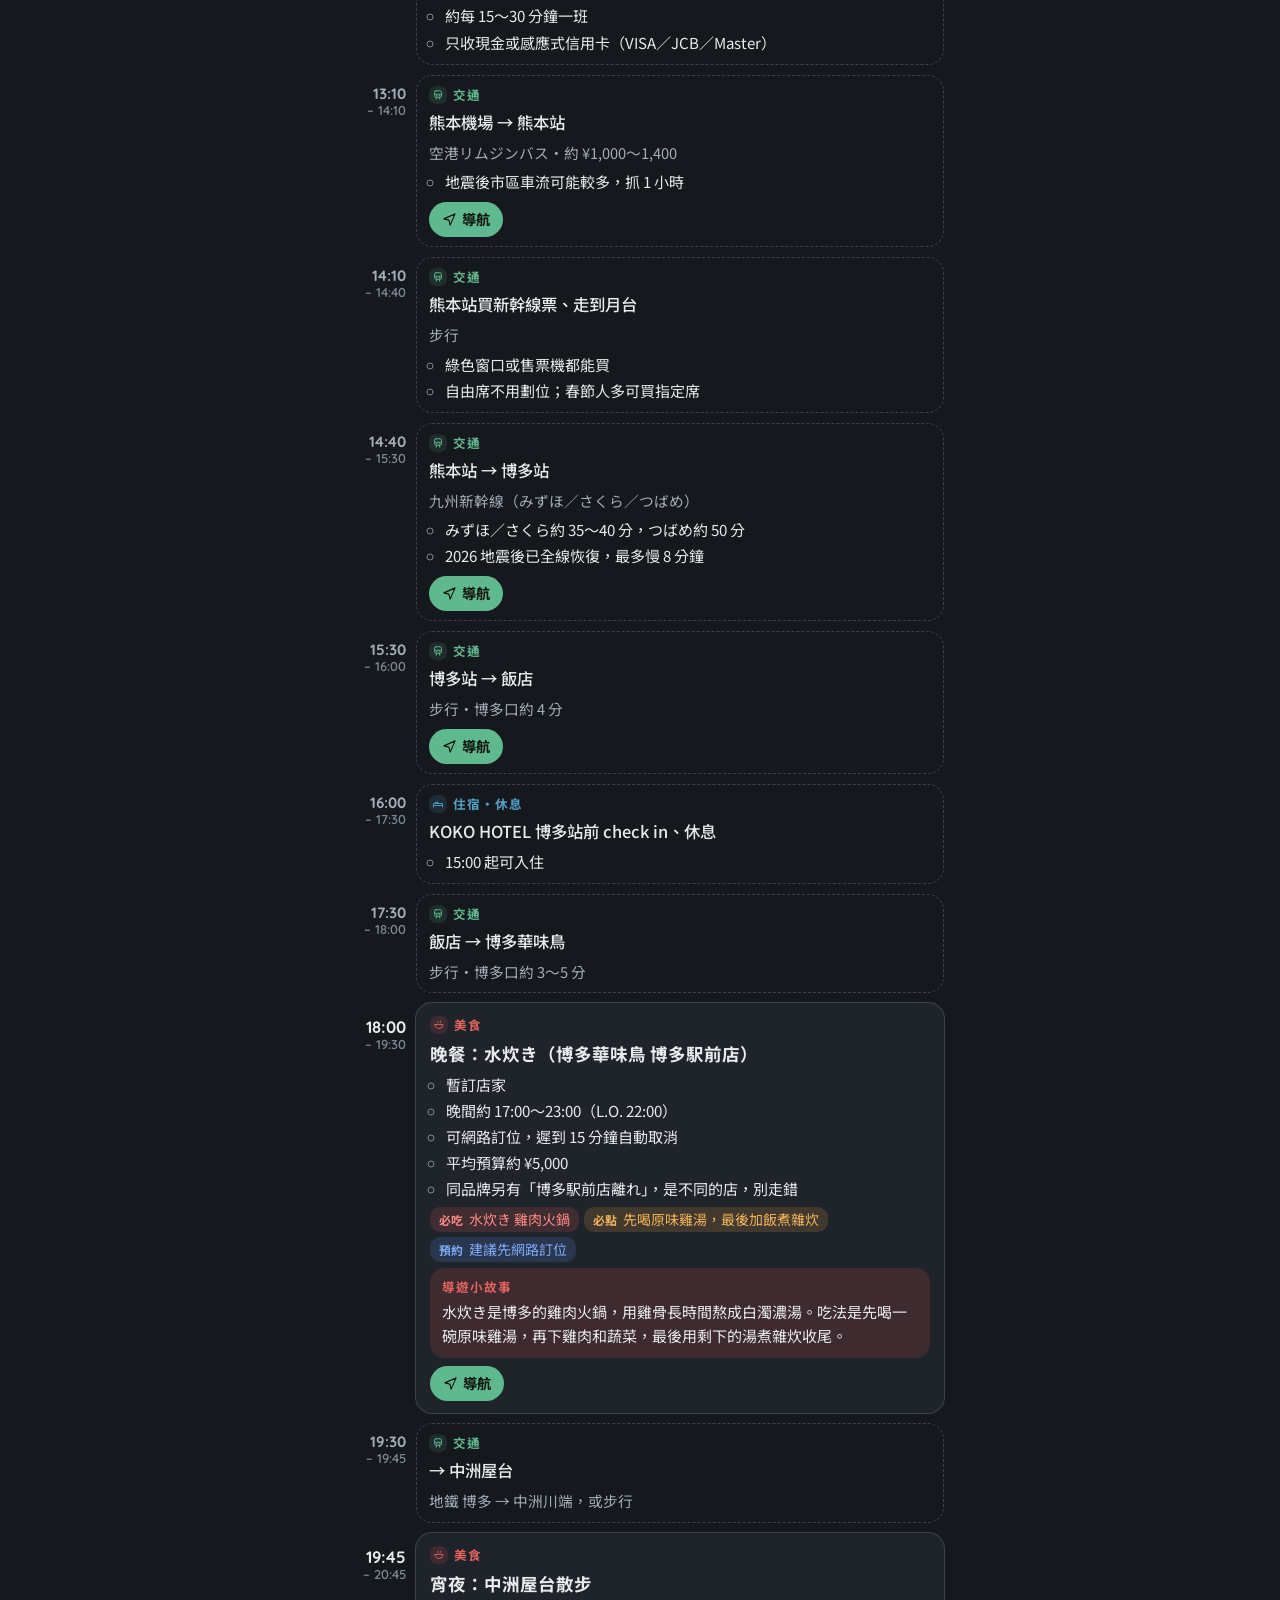
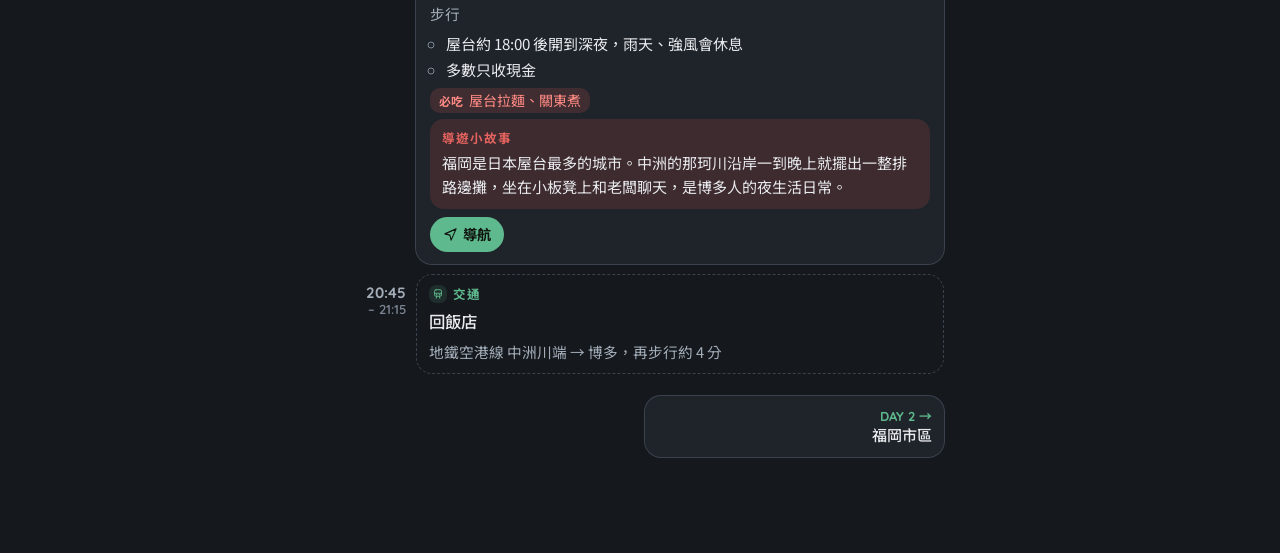
==== commit 36904798: "首頁融合規劃版：暗色配色、週曆拖曳、備案分頁、攜帶用品，行程同步最新排法 - 2/7–2/15 改成鐵輪＋明礬／纜車＋柴石、阿蘇住一晚、高千穗住一晚 - 住宿、門票估算、自駕提醒、點餐卡日期同步更新 " ====
--- a/index.html
+++ b/index.html
@@ -1,4 +1,4 @@
-<!doctype html><html lang="zh-Hant"><head><meta charset="utf-8"><meta name="viewport" content="width=device-width,initial-scale=1,viewport-fit=cover"><title>2027 九州家族行</title>
+<!doctype html><html lang="zh-Hant"><head><meta charset="utf-8"><meta name="theme-color" content="#15181D"><meta name="viewport" content="width=device-width,initial-scale=1,viewport-fit=cover"><title>2027 九州家族行</title>
 <link rel="preconnect" href="https://fonts.googleapis.com">
 <link rel="stylesheet" href="https://fonts.googleapis.com/css2?family=Noto+Serif+TC:wght@600;800&family=Noto+Sans+TC:wght@400;500;700&family=Quicksand:wght@500;600;700&display=swap">
 <style>
@@ -7,19 +7,20 @@
 /* Layout: 手機 App 版面。上方日期列（sticky）→ 單日檢視（每日卡片＋分類時間軸），底部固定分頁列：行程／伴手禮／記帳／旅行資訊。
    淺色單一主題（韓系清新：大量留白、粉彩分類色、圓角、柔和陰影） */
 :root{
-  color-scheme:light;
-  --bg:#F3F6F4; --card:#FFFFFF; --ink:#1D2A26; --sub:#5D6E68; --faint:#94A39D; --line:#D8E2DD;
-  --pri:#2F6B57; --pri-soft:#DCEBE4; --onsen:#B5452F; --onsen-soft:#F7E3DD;
+  color-scheme:dark;
+  --bg:#15181D; --card:#1F242B; --ink:#E8EAED; --sub:#A3ADB8; --faint:#7D8894; --line:#3A424D;
+  --head:#262C34; --brass:#C9A45C; --on-pri:#10140F; --now:#FF5A4E;
+  --pri:#5FB98E; --pri-soft:rgba(95,185,142,.16); --onsen:#C9A45C; --onsen-soft:rgba(201,164,92,.16);
   --display:"Noto Serif TC","Songti TC",serif;
-  --sight:#25936F; --sight-bg:#E4F5EE;
-  --food:#E2673F; --food-bg:#FFF0E8;
-  --move:#3F7FE0; --move-bg:#E8F1FF;
-  --shop:#8A5FD0; --shop-bg:#F1EBFC;
-  --stay:#A98014; --stay-bg:#FFF5D6;
-  --t-eat:#E04452; --t-eat-bg:#FFEAEC;
-  --t-menu:#C96A06; --t-menu-bg:#FFF1D8;
-  --t-buy:#B2437F; --t-buy-bg:#FCE9F3;
-  --t-book:#2160E0; --t-book-bg:#E2ECFF;
+  --sight:#E8A33D; --sight-bg:rgba(232,163,61,.15);
+  --food:#E2625E; --food-bg:rgba(217,83,79,.16);
+  --move:#5FB98E; --move-bg:rgba(95,185,142,.14);
+  --shop:#A693D6; --shop-bg:rgba(142,124,195,.18);
+  --stay:#4FA3C7; --stay-bg:rgba(79,163,199,.15);
+  --t-eat:#FF8A84; --t-eat-bg:rgba(217,83,79,.18);
+  --t-menu:#F0B35A; --t-menu-bg:rgba(240,166,58,.16);
+  --t-buy:#D59AE0; --t-buy-bg:rgba(180,110,200,.18);
+  --t-book:#7FA8F5; --t-book-bg:rgba(91,141,239,.18);
   --font:"Noto Sans TC","PingFang TC","Heiti TC","Microsoft JhengHei",sans-serif;
   --num:"Quicksand","Noto Sans TC","PingFang TC",sans-serif;
   --r:16px; --shadow:0 0 0 1px var(--line);
@@ -290,11 +291,139 @@
 .oshow .zh{margin:0;font-size:1rem;color:#666}
 .oshow .tip{margin:0;font-size:.8rem;color:#999}
 .oshow button{position:absolute;top:calc(14px + env(safe-area-inset-top,0px));right:14px;border:0;background:#eee;border-radius:999px;width:44px;height:44px;font-size:1.2rem;cursor:pointer}
+
+/* ===== 暗色鐵道風配色＋週曆拖曳（與 planner 融合） ===== */
+a{color:var(--brass)}
+.illo{display:block;color:var(--ink)}
+.illo .f-a1{fill:var(--sight)}.illo .f-a2{fill:#D9534F}.illo .f-a3{fill:var(--stay)}.illo .f-a4{fill:var(--move)}.illo .f-br{fill:var(--brass)}.illo .brass-s{stroke:var(--brass)}
+.brandart{width:min(170px,45vw);margin-bottom:8px}
+.brandart .btrain{animation:btrain 4s ease-in-out infinite}
+@keyframes btrain{50%{transform:translateX(3px)}}
+.top{border-bottom:1.5px solid var(--line);margin-bottom:12px}
+.count{border-top:2px solid var(--brass)}
+.dayhead,.flights{border-top:3px solid var(--brass)}
+.dchip[aria-current="true"]{background:var(--pri);color:var(--on-pri)}
+.dchip[aria-current="true"] small,.dchip[aria-current="true"] span,.dchip[aria-current="true"] i{color:rgba(16,20,15,.78)}
+.dchip.bounce b{animation:dbounce 320ms ease-out}
+@keyframes dbounce{45%{transform:translateY(-3px) scale(1.12)}}
+.strip{position:relative;padding-top:36px}
+.dillo{position:absolute;top:2px;left:0;width:40px;height:30px;pointer-events:none}
+.dillo .illo{width:40px;height:30px}
+.nav{color:var(--on-pri)}
+button.nav{border:0;cursor:pointer;font:inherit;font-size:.82rem;font-weight:700}
+.nav.drive{background:var(--sight)}
+.tabbar{background:rgba(31,36,43,.96)}
+.tabbar .in{max-width:600px;grid-template-columns:repeat(5,1fr)}
+.gfil button[aria-pressed="true"]{color:#15181D}
+.fl.ed{background:var(--onsen-soft);color:var(--brass)}
+.fl.warn{background:var(--t-eat-bg);color:var(--t-eat)}
+.alt.snow>summary{color:var(--stay)}
+.daymap{justify-self:start}
+
+/* 檢視切換與工具列 */
+.vtool{display:flex;align-items:center;gap:8px;margin:2px 0 12px;flex-wrap:wrap}
+.vseg{display:flex;background:var(--card);border-radius:999px;box-shadow:var(--shadow);padding:3px}
+.vseg button{border:0;background:none;border-radius:999px;padding:6px 16px;font-weight:700;font-size:.92rem;color:var(--sub);cursor:pointer}
+.vseg button[aria-pressed="true"]{background:var(--brass);color:#15181D}
+.ibtn{border:1.5px solid var(--line);background:var(--card);border-radius:999px;min-width:40px;height:40px;padding:0 12px;font-weight:700;color:var(--ink);cursor:pointer}
+.ibtn.add{border-color:var(--pri);color:var(--pri)}
+.ibtn:disabled{opacity:.4;cursor:default}
+
+/* 週曆 */
+body.wk-mode .app{max-width:1180px}
+.wk-nav{display:flex;align-items:center;justify-content:center;gap:12px;margin-bottom:4px}
+.wk-tip{text-align:center;margin-bottom:8px}
+.wkwrap{overflow-x:auto;margin-inline:-16px;padding:0 16px 8px}
+.wk{display:grid;min-width:740px;background:var(--card);border-radius:16px;box-shadow:var(--shadow);overflow:hidden}
+.wk-h{background:var(--head);border-bottom:1.5px solid var(--line);padding:6px 2px;text-align:center;font-size:.74rem;color:var(--sub)}
+.wk-h.sel{box-shadow:inset 0 -3px 0 var(--pri)}
+.wk-h button{border:0;background:none;width:100%;cursor:pointer;color:inherit;font-size:inherit}
+.wk-h b{display:block;font-family:var(--num);font-size:.98rem;color:var(--ink)}
+.wk-axis{position:relative;border-right:1px solid var(--line)}
+.wk-axis span{position:absolute;right:6px;transform:translateY(-50%);font-family:var(--num);font-weight:700;font-size:.7rem;color:var(--faint)}
+.wk-col{position:relative;border-right:1px solid var(--line);background-image:linear-gradient(var(--line) 1px,transparent 1px);background-size:100% var(--hour)}
+.wk-col:last-child{border-right:0}
+.ev{position:absolute;border-radius:7px;background:var(--head);border:1px solid var(--line);border-left:4px solid var(--c);padding:2px 5px 8px;font-size:.7rem;line-height:1.3;overflow:hidden;user-select:none;-webkit-user-select:none;touch-action:pan-x pan-y;cursor:pointer;transition:box-shadow .16s}
+.ev:hover{box-shadow:0 0 0 1px var(--c);z-index:3}
+.ev .et{font-family:var(--num);font-weight:700;color:var(--sub)}
+.ev .en{display:block;font-weight:500}
+.ev.ed{background:color-mix(in srgb,var(--head) 85%,var(--brass))}
+.ev.warn{box-shadow:0 0 0 1.5px var(--now)}
+.ev.holding{box-shadow:0 0 0 2px var(--brass)}
+.ev.dragging{opacity:.92;z-index:10;box-shadow:0 8px 24px rgba(0,0,0,.5),0 0 0 2px var(--brass);cursor:grabbing}
+.ev .rz{position:absolute;left:0;right:0;bottom:0;height:8px;cursor:ns-resize}
+.ev .rz::after{content:"";position:absolute;left:50%;bottom:2px;width:18px;height:2px;margin-left:-9px;background:var(--sub);border-radius:1px;opacity:0;transition:opacity .16s}
+.ev:hover .rz::after,.ev:focus-visible .rz::after{opacity:1}
+
+/* 預覽小卡、編輯視窗、提示 */
+.pop{position:fixed;z-index:40;width:300px;max-width:calc(100vw - 20px);background:var(--card);border:1.5px solid var(--line);border-top:3px solid var(--c,var(--brass));border-radius:14px;padding:14px;box-shadow:0 10px 30px rgba(0,0,0,.5);display:grid;gap:4px}
+.pop h4{margin:0;font-size:1.02rem}
+.pop p{margin:0;font-size:.86rem;color:var(--sub)}
+.pop .acts{margin-top:8px;align-items:center}
+dialog#ed{background:var(--card);color:var(--ink);border:1.5px solid var(--line);border-top:3px solid var(--brass);border-radius:18px;padding:18px;width:min(520px,calc(100vw - 20px))}
+dialog#ed::backdrop{background:rgba(0,0,0,.6)}
+#edf{display:grid;gap:10px}
+#edf h3{font-size:1.15rem}
+#edf label{display:grid;gap:4px;font-size:.84rem;color:var(--sub)}
+#edf input,#edf select,#edf textarea{background:var(--bg);color:var(--ink);border:1.5px solid var(--line);border-radius:10px;padding:8px 10px;font-size:1rem}
+#edf input:focus,#edf select:focus,#edf textarea:focus{outline:none;border-color:var(--brass)}
+.f2{display:grid;grid-template-columns:1fr 1fr;gap:10px}
+.facts{display:flex;gap:8px;align-items:center;flex-wrap:wrap;margin-top:6px}
+.toast{position:fixed;left:50%;bottom:calc(84px + env(safe-area-inset-bottom,0px));transform:translateX(-50%);z-index:50;background:var(--head);border:1.5px solid var(--brass);border-radius:12px;padding:9px 16px;font-size:.9rem;opacity:0;transition:opacity .2s;pointer-events:none;max-width:calc(100vw - 30px)}
+.toast.show{opacity:1}
+
+/* 備案分頁 */
+.bk-hero{grid-template-columns:auto 1fr;align-items:center;gap:14px;border-top:3px solid var(--stay)}
+.bk-ic .illo{width:64px;height:48px}
+.bk-hero h3 svg{width:22px;height:22px;color:var(--stay)}
+.bk-when{margin:4px 0 6px;font-weight:700;color:var(--brass)}
+.bk-day{gap:12px}
+.bk-go{margin-left:auto;border:0;background:none;color:var(--brass);font-weight:700;font-size:.86rem;cursor:pointer}
+.bk-cmp{display:grid;grid-template-columns:1fr 1fr;gap:10px}
+.bk-main,.bk-alt{border-radius:14px;padding:10px 12px;display:grid;gap:4px;align-content:start}
+.bk-main{background:var(--bg);border:1.5px dashed var(--line)}
+.bk-alt{background:var(--stay-bg);border:1.5px solid var(--stay)}
+.bk-main p,.bk-alt p{margin:0;font-size:.95rem}
+.bk-main p{color:var(--sub);text-decoration:line-through;text-decoration-color:rgba(163,173,184,.5)}
+.bk-l{font-size:.74rem;font-weight:700;letter-spacing:.08em;color:var(--faint)}
+.bk-alt .bk-l{color:var(--stay)}
+.bk-t{display:flex;gap:6px;align-items:flex-start;font-size:.82rem;color:var(--sub)}
+.bk-t svg{width:16px;height:16px;flex:none;margin-top:2px;color:var(--move)}
+.ck{display:grid;gap:8px}
+.ck label{display:flex;gap:10px;align-items:flex-start;font-size:.95rem;cursor:pointer}
+.ck input{width:22px;height:22px;accent-color:var(--pri);flex:none;margin-top:1px}
+.ck input:checked+span{color:var(--sub);text-decoration:line-through}
+.bk-links{display:grid;gap:6px}
+.bk-links a{text-decoration:none;font-weight:700;background:var(--bg);border-radius:12px;padding:9px 12px}
+@media (max-width:520px){.bk-cmp{grid-template-columns:1fr}.bk-main p{text-decoration:none}}
+
+/* 攜帶用品 */
+.pk-prog{display:flex;align-items:center;gap:10px}
+.pk-prog .bar{flex:1;height:10px;border-radius:5px;background:var(--bg);border:1px solid var(--line);overflow:hidden}
+.pk-prog .bar i{display:block;height:100%;background:var(--pri);transition:width .2s}
+.pk-tool{display:flex;gap:8px;flex-wrap:wrap;align-items:center}
+.pk-tool input{flex:1;min-width:140px;background:var(--bg);border:1.5px solid var(--line);border-radius:999px;padding:7px 14px}
+.pk-tool .vseg button{padding:5px 12px;font-size:.84rem}
+.pk-grid{display:grid;gap:10px}
+.pk-card{border:1.5px solid var(--line);border-radius:14px;overflow:hidden}
+.pk-card header{background:var(--c);color:#10140F;padding:7px 12px;display:flex;justify-content:space-between;font-weight:700}
+.pk{display:grid;grid-template-columns:24px 1fr 56px 30px;gap:8px;align-items:center;padding:7px 12px;border-top:1px solid var(--line)}
+.pk:first-of-type{border-top:0}
+.pk input[type=checkbox]{width:20px;height:20px;accent-color:var(--pri)}
+.pk .nm{display:block}
+.pk.done .nm{text-decoration:line-through;color:var(--sub)}
+.pk .pnt{width:100%;border:0;background:transparent;padding:0;font-size:.8rem;color:var(--sub)}
+.pk input[type=number]{width:56px;background:var(--bg);border:1px solid var(--line);border-radius:8px;padding:3px 6px;font-size:.95rem}
+.pdel{border:0;background:none;color:var(--faint);cursor:pointer;font-size:1rem}
+.pk-add{display:flex;gap:6px;padding:8px 12px;border-top:1px solid var(--line)}
+.pk-add input{flex:1;min-width:0;background:var(--bg);border:1.5px solid var(--line);border-radius:999px;padding:6px 12px}
+@media (prefers-reduced-motion:reduce){.brandart .btrain,.dchip.bounce b{animation:none}}
 </style></head><body>
 
 <div class="app">
   <header class="top">
     <div>
+      <div class="brandart" id="brandart" aria-hidden="true"></div>
       <h1>2027 九州家族行</h1>
       <p>2/2（二）～ 2/15（一）・熊本機場進出・14 天 13 夜</p>
     </div>
@@ -311,6 +440,7 @@
       <div class="strip-wrap"><div class="strip" id="strip" role="group" aria-label="選擇日期"></div></div>
       <div id="day"></div>
     </section>
+    <section id="p-alt" class="panel" role="tabpanel" aria-labelledby="tb-alt" hidden></section>
     <section id="p-gift" class="panel" role="tabpanel" aria-labelledby="tb-gift" hidden></section>
     <section id="p-order" class="panel" role="tabpanel" aria-labelledby="tb-order" hidden></section>
     <section id="p-info" class="panel" role="tabpanel" aria-labelledby="tb-info" hidden></section>
@@ -318,6 +448,17 @@
 </div>
 
 <div class="oshow" id="os" hidden role="dialog" aria-modal="true" aria-label="給店員看"><button type="button" id="osx" aria-label="關閉">✕</button><p class="jp" id="osjp"></p><p class="zh" id="oszh"></p><p class="tip">點畫面任一處關閉</p></div>
+<div id="pop" class="pop" role="dialog" hidden></div>
+<div id="toast" class="toast" role="status" aria-live="polite"></div>
+<input type="file" id="impf" accept="application/json,.json" hidden>
+<dialog id="ed"><form id="edf"><h3 id="edt">調整行程</h3>
+<label>名稱<input name="ti" required></label>
+<div class="f2"><label>類別<select name="k"><option value="s">景點</option><option value="f">美食</option><option value="b">購物</option><option value="m">交通</option><option value="h">住宿・休息</option></select></label><label>哪一天<select name="n"></select></label></div>
+<div class="f2"><label>開始<input name="s" type="time"></label><label>結束<input name="e" type="time"></label></div>
+<label>怎麼去／費用<input name="how"></label>
+<label>注意事項（一行一項）<textarea name="nt" rows="3"></textarea></label>
+<div class="facts"><button type="button" id="edDel" class="nav" style="background:var(--food)">刪除</button><button type="button" id="edReset" class="nav" style="background:var(--head);color:var(--ink)">還原這筆</button><span style="flex:1"></span><button type="button" id="edCancel" class="nav" style="background:var(--head);color:var(--ink)">取消</button><button class="nav">儲存</button></div>
+</form></dialog>
 <nav class="tabbar" role="tablist" aria-label="分頁"><div class="in" id="tabbar"></div></nav>
 <div class="zoom" id="lb" hidden role="dialog" aria-modal="true" aria-label="照片"><button type="button" id="lbx" aria-label="關閉">✕</button><figure style="margin:0"><img id="lbimg" alt=""><p id="lbcap"></p></figure></div>
 
@@ -336,7 +477,8 @@
  plan:SV('<circle cx="6" cy="18" r="2"/><circle cx="18" cy="6" r="2"/><path d="M8 18h6.5a3 3 0 0 0 0-6h-5a3 3 0 0 1 0-6H16"/>'),
  gift:SV('<rect x="3.5" y="9" width="17" height="11.5" rx="2"/><path d="M3.5 13h17M12 9v11.5M12 9C10 5 6.5 5 6.5 7.5S12 9 12 9zm0 0c2-4 5.5-4 5.5-1.5S12 9 12 9z"/>'),
  order:SV('<path d="M6 3v8M4 3v4a2 2 0 0 0 4 0V3M6 11v10M16 3c-2 0-3 2.5-3 6s1.5 4 3 4v8"/>'),
- info:SV('<circle cx="12" cy="12" r="9"/><path d="M12 11v6M12 7.5v.4"/>')
+ info:SV('<circle cx="12" cy="12" r="9"/><path d="M12 11v6M12 7.5v.4"/>'),
+ alt:SV('<path d="M12 3v18M4.2 7.5l15.6 9M4.2 16.5l15.6-9M9.5 4.5 12 7l2.5-2.5M9.5 19.5 12 17l2.5 2.5M4.5 10.3l3.4-.9-.9-3.4M19.5 13.7l-3.4.9.9 3.4"/>')
 };
 const TYPES={s:"景點",f:"美食",m:"交通",b:"購物",h:"住宿・休息"};
 const TAGN={eat:"必吃",menu:"必點",buy:"必買",book:"預約"};
@@ -458,133 +600,126 @@
  ["湯布院花卉村","宮崎駿主題小物","","湯布院フローラルビレッジ"],
  ["貓頭鷹之森林","¥900／人","09:30–17:00","湯布院フクロウの森"]
  ]},
-{n:6,d:"2/7",w:"日",tag:"初二",r:"由布院 → 別府・地獄巡禮",wx:"bp",mode:"transit",bed:"別府（待訂）",
+{n:6,d:"2/7",w:"日",tag:"初二",r:"由布院 → 別府・鐵輪＋明礬",wx:"bp",mode:"transit",bed:"別府（待訂）",
  gather:["09:00","從住宿出發到由布院站前巴士中心；09:30 開車"],
  rows:[
  R("08:00–09:00","h","早餐、退房","","退房 08:00～11:00"),
  R("09:00–09:20","m","住宿 → 由布院站前巴士中心","步行","巴士約每小時 1 班，前一天先查好時刻","由布院駅前バスセンター"),
  R("09:30–10:30","m","由布院 → 別府站","亀の井巴士（→ 別府站西口）約 ¥1,000，或 JR 久大線經大分（約 1 小時 10 分）","春節人多，大行李不一定上得了車|班次以亀の井巴士官網為準","別府駅"),
  R("10:30–10:50","m","別府站 → 飯店寄放行李","步行"),
- R("10:50–11:20","m","別府站 → 鐵輪","亀の井巴士往鐵輪方向（約 20～25 分，班次多）・約 ¥400","可考慮別府巴士一日券（隔天也要搭）","鉄輪温泉"),
- R("11:20–12:20","f","午餐：鐵輪地獄蒸料理","步行","店家現場挑","",
-  {tg:[["eat","地獄蒸料理"]],st:"鐵輪一帶的地底溫泉蒸氣將近 100°C，當地人自古就用「地獄釜」蒸海鮮、蔬菜和雞蛋，只靠蒸氣和溫泉裡的礦物質調味。"}),
- R("12:20–13:00","s","海地獄","步行・共通觀覽券大人 ¥2,200（7 個地獄）","各地獄 8:00–17:00，全年無休|共通券在第一個地獄買|全部逛完約 2～3 小時（不含移動）","海地獄",
+ R("10:50–11:15","m","別府站 → 鐵輪","亀の井巴士往 APU（立命館亞洲太平洋大學）方向，約 25 分・約 ¥400","可考慮別府巴士一日券（隔天也要搭），划不划算出發前再算","鉄輪温泉"),
+ R("11:15–12:15","f","午餐：地獄蒸し工房 鐵輪（自己蒸食材）","步行","地獄蒸只排這一次，偏體驗|約 10:00–20:00，假日要排隊","地獄蒸し工房 鉄輪",
+  {tg:[["eat","地獄蒸料理"],["menu","自己蒸海鮮、蔬菜"]],st:"鐵輪一帶的地底溫泉蒸氣將近 100°C，當地人自古就用「地獄釜」蒸海鮮、蔬菜和雞蛋，只靠蒸氣和溫泉裡的礦物質調味。"}),
+ R("12:20–13:00","s","海地獄","步行・地獄共通觀覽券約 ¥2,200（價格以官網為準）","各地獄 8:00–17:00，全年無休|共通券在第一個地獄買；今天看 5 個，剩下血池、龍卷明天看（共通券能不能隔天用，出發前再確認）","海地獄",
   {tg:[["eat","溫泉蛋、地獄蒸布丁"]],st:"約 1,200 年前鶴見岳火山爆發形成，水溫約 98°C，鈷藍色像大海一樣。別府的地獄自古噴著熱泥和蒸氣、人無法靠近，才被叫做「地獄」。"}),
  R("13:00–13:35","s","鬼石坊主地獄","步行（海地獄隔壁）","灰色泥漿一直冒泡泡，像和尚的光頭","鬼石坊主地獄"),
  R("13:35–14:15","s","竈地獄","步行約 5 分","有溫泉蒸氣表演、可以泡腳","かまど地獄",
   {st:"以前祭祀竈門八幡宮時，會用這裡的溫泉蒸氣煮供飯，所以叫「竈」地獄。工作人員會示範對著溫泉吹氣，蒸氣瞬間變多。"}),
  R("14:15–14:35","s","鬼山地獄","步行（竈地獄隔壁）","養了很多鱷魚，趕時間可跳過","鬼山地獄",{fl:"可取消"}),
  R("14:35–15:05","s","白池地獄","步行約 5～10 分","白色溫泉池，趕時間可跳過","白池地獄",{fl:"可取消"}),
- R("15:05–15:30","m","鐵輪 → 柴石（血池、龍卷地獄）","亀の井巴士（班次少，含等車可能要半小時）","先查好班次，趕時間就取消鬼山、白池","血の池地獄"),
- R("15:30–16:00","s","血池地獄","步行","","血の池地獄",
-  {tg:[["buy","血の池軟膏"]],st:"日本最古老的天然地獄之一，奈良時代的《豐後國風土記》就有記載。紅色來自含氧化鐵的黏土，用這種紅泥做的「血の池軟膏」是別府的老牌伴手禮。"}),
- R("16:00–16:45","s","龍卷地獄","步行（就在隔壁）","間歇泉約 30～40 分鐘噴一次，要等|17:00 關門，最晚 16:30 前進場","龍巻地獄",
-  {st:"地底溫泉每隔約半小時就往上噴一次。上方的屋頂是特地蓋的，不然水柱可以噴到 50 公尺高。"}),
- R("16:45–17:15","m","柴石 → 別府站","步行約 15 分到 JR 亀川站，搭 JR 到別府約 5 分","","別府駅"),
+ R("15:05–15:20","m","鐵輪 → 明礬","亀の井巴士約 10 分","","みょうばん 湯の里"),
+ R("15:20–16:35","s","明礬溫泉・湯之花小屋（みょうばん湯の里）","步行・參觀免費；入浴大人 ¥600（想泡再付）","10:00–20:00（受理到 19:00），無休|附近的岡本屋可以吃地獄蒸布丁","みょうばん 湯の里",
+  {tg:[["buy","湯の花（入浴劑）"],["eat","岡本屋 地獄蒸布丁"]],st:"茅草屋頂的小屋裡，讓溫泉氣慢慢結晶成「湯之花」。這套從江戶時代流傳下來的製法，是日本國家重要無形民俗文化財。"}),
+ R("16:35–17:15","m","明礬 → 別府站","亀の井巴士約 30 分","","別府駅"),
  R("17:15–18:00","h","飯店 check in、休息"),
  R("18:00–20:00","f","晚餐、泡湯","步行","店家現場挑","",{tg:[["book","春節期間晚餐建議訂位"]]})
  ],
- note:"7 個地獄全部排進去，這天沒有緩衝；來不及就依序取消鬼山、白池。"},
-{n:7,d:"2/8",w:"一",r:"別府",wx:"bp",mode:"transit",bed:"別府（待訂）",
- gather:["08:30","別府站西口搭巴士到鶴見岳纜車"],
+ note:"這天比較滿（約 11:15–17:15 都在走）；太累就把明礬挪到 2/8 纜車之後。別府排法還在討論，以試算表為準。"},
+{n:7,d:"2/8",w:"一",r:"別府・纜車＋柴石",wx:"bp",mode:"transit",bed:"別府（待訂）",
+ gather:["08:30","別府站西口搭 36 系統巴士到鶴見岳纜車"],
  rows:[
- R("07:30–08:30","h","早餐","","別府整天不開車，搭巴士"),
- R("08:30–09:00","m","別府站西口 → 別府纜車","亀の井巴士約 20 分・約 ¥400","出發前先看纜車官網有沒有停駛（TEL 0977-22-2278）","別府ロープウェイ"),
- R("09:00–11:00","s","鶴見岳纜車（天氣好才上山）","纜車約 10 分到山頂・來回大人 ¥1,800","首班 9:00；冬季上山末班 16:30、下山末班 17:00|強風、濃霧會停駛|山頂可能結冰積雪，穿防滑鞋|不上山的話，直接去明礬，鐵輪多逛一下","別府ロープウェイ",
+ R("07:30–08:30","h","早餐","","別府整天不開車，搭巴士和 JR"),
+ R("08:30–09:00","m","別府站西口 → 別府纜車","36 系統巴士約 20 分・約 ¥400","出發前先看纜車官網有沒有停駛（TEL 0977-22-2278）","別府ロープウェイ"),
+ R("09:00–11:00","s","鶴見岳纜車（天氣好才上山）","纜車約 10 分到山頂・來回大人約 ¥1,800（官網另寫 ¥1,600，出發前確認）","首班 9:00；冬季上山末班 16:30、下山末班 17:00|強風、濃霧會停駛|山頂可能結冰積雪，穿防滑鞋|停駛就改去明礬或別府市區","別府ロープウェイ",
   {fl:"看天氣",st:"纜車從海拔約 500 公尺坐到 1,300 公尺，天氣好可以看到別府灣和整個別府市區。冬天山頂常出現「霧氷」，樹枝被凍成一片雪白。"}),
- R("11:00–11:20","m","纜車站 → 明礬溫泉","兩地之間沒有直達巴士","沒有合適交通就取消明礬或調整順序","みょうばん 湯の里"),
- R("11:20–12:30","s","明礬溫泉・湯之花小屋（みょうばん湯の里）","步行・入浴大人 ¥600（想泡再付）","10:00–20:00（受理到 19:00），無休","みょうばん 湯の里",
-  {tg:[["buy","湯の花（入浴劑）"],["eat","岡本屋 地獄蒸布丁"]],st:"茅草屋頂的小屋裡，讓溫泉氣慢慢結晶成「湯之花」。這套從江戶時代流傳下來的製法，是日本國家重要無形民俗文化財。"}),
- R("12:30–12:50","m","明礬 → 鐵輪","亀の井巴士約 5～10 分","","鉄輪温泉"),
- R("12:50–14:00","f","午餐：地獄蒸し工房 鐵輪（自己蒸食材）","步行","約 10:00–20:00，假日要排隊","地獄蒸し工房 鉄輪",{tg:[["eat","自己蒸海鮮、蔬菜"]]}),
- R("14:00–16:00","s","鐵輪溫泉街散步、足湯","步行","小店多在 17:00 前後關門","鉄輪温泉",
-  {st:"鐵輪是別府八湯之一，路邊水溝、屋頂到處都在冒白色湯煙。這片「湯けむり」景色被選為日本的重要文化景觀。"}),
- R("16:00–16:30","m","鐵輪 → 別府站","亀の井巴士約 20～25 分・約 ¥400","","別府駅"),
- R("16:30–18:00","h","飯店休息"),
- R("18:00–19:30","f","晚餐","步行","店家現場挑"),
- R("19:30–21:00","s","竹瓦溫泉（砂湯或一般溫泉）","步行（別府站約 10 分）・砂湯 ¥1,500／一般溫泉 ¥300","一般溫泉 6:30–22:30；砂湯 8:00–22:30（受理到 21:30）|每月第 3 個週三公休，2/8 週一可去|不想泡也可以到門口拍照","竹瓦温泉",
+ R("11:00–11:30","m","纜車站 → 別府站","36 系統巴士約 20～30 分","","別府駅"),
+ R("11:30–12:45","f","午餐：別府站周邊","步行","今天不吃地獄蒸，店家待選"),
+ R("12:45–13:15","m","別府站 → 柴石（血池、龍卷地獄）","JR 別府 → 亀川約 5 分，再步行約 15 分（或搭巴士）","","血の池地獄"),
+ R("13:15–13:45","s","血池地獄","步行","用昨天買的共通券","血の池地獄",
+  {tg:[["buy","血の池軟膏"]],st:"日本最古老的天然地獄之一，奈良時代的《豐後國風土記》就有記載。紅色來自含氧化鐵的黏土，用這種紅泥做的「血の池軟膏」是別府的老牌伴手禮。"}),
+ R("13:45–14:30","s","龍卷地獄","步行（就在隔壁）","間歇泉約 30～40 分鐘噴一次，要等|17:00 關門，最晚 16:30 前進場","龍巻地獄",
+  {st:"地底溫泉每隔約半小時就往上噴一次。上方的屋頂是特地蓋的，不然水柱可以噴到 50 公尺高。"}),
+ R("14:30–15:00","m","柴石 → 別府站","步行約 15 分到 JR 亀川站，搭 JR 到別府約 5 分","","別府駅"),
+ R("15:00–18:00","h","飯店休息"),
+ R("18:00–19:30","f","晚餐","步行","店家待選"),
+ R("19:30–20:00","s","竹瓦溫泉（外觀拍照）","步行（別府站約 10 分）","砂湯不排；想泡一般溫泉 ¥300（6:30–22:30）|每月第 3 個週三公休，2/8 週一可去","竹瓦温泉",
   {fl:"可取消",st:"1879 年創立，現在的唐破風木造建築建於 1938 年，是別府溫泉的象徵。砂湯是躺在熱砂裡，讓工作人員用砂蓋住全身。"}),
- R("21:00–21:15","m","回飯店","步行")
- ]},
+ R("20:00–20:15","m","回飯店","步行")
+ ],
+ alts:[{label:"纜車停駛備案",text:"上午改去明礬（湯之花小屋、岡本屋布丁），下午照樣去柴石；前一天的明礬就可以取消，讓 2/7 輕鬆一點。"}]},
 {n:8,d:"2/9",w:"二",r:"別府 → 黑川溫泉",wx:"kr",mode:"driving",bed:"旅館 やまの湯",
  gather:["08:00","飯店出發到租車店，取車後自駕"],
  rows:[
  R("07:00–08:00","h","早餐、退房","","前一晚查好九重、牧ノ戸峠有沒有下雪、結冰"),
  R("08:00–08:15","m","飯店 → 租車店","步行","例：トヨタレンタカー別府店（8:00–19:00）"),
- R("08:15–09:00","m","取車、放行李、設定導航","","帶台灣駕照正本＋日文譯本、護照|確認是冬季輪胎（スタッドレス）、有 ETC 卡|車上導航用 MAPCODE 或電話號碼設定"),
- R("09:00–10:30","m","別府 → 九重夢大吊橋","自駕：大分自動車道 別府IC → 九重IC → 縣道 40 號","九重 IC 之後是山路，標高約 800 公尺，清晨可能結冰|走高速公路比由布院內的やまなみハイウェイ前段安全","九重“夢”大吊橋"),
+ R("08:15–09:00","m","取車、放行李、設定導航","","帶台灣駕照正本＋日文譯本、護照|確認是冬季輪胎（スタッドレス）|導航設定「一般道路優先」，用 MAPCODE 或電話號碼設定目的地"),
+ R("09:00–10:30","m","別府 → 九重夢大吊橋","自駕：走一般道路，不走高速（過路費較貴）","九重一帶是山路，標高約 800 公尺，清晨可能結冰|山路比 Google Maps 多抓 20 分鐘","九重“夢”大吊橋"),
  R("10:30–11:30","s","九重夢大吊橋","步行・國中以上 ¥500","8:30–17:00|強風、天候不佳會封橋|停車場約 300 台","",
   {st:"2006 年開通，長 390 公尺、離谷底 173 公尺，是日本最高的步行吊橋。走到中間可以看到「震動の滝」的雄瀑和雌瀑。"}),
  R("11:30–12:30","f","午餐（吊橋附近）","","店家現場挑"),
  R("12:30–14:00","m","→ 黑川溫泉","自駕：縣道 40 號 → やまなみハイウェイ → 牧ノ戸峠 → 瀬の本 → 黑川","牧ノ戸峠標高約 1,330 公尺，是全程最容易結冰的路段，下午通常較安全|山路比 Google Maps 多抓 20 分鐘","旅館 やまの湯 黒川温泉"),
- R("14:00–14:30","h","旅館 やまの湯 停車、寄放行李","","黑川溫泉街很小，車停旅館後步行"),
- R("14:30–17:30","s","黑川溫泉街散步、入湯手形泡湯、甜點","步行・入湯手形 ¥1,300（可泡 3 間）","入湯手形在「風の舎」買（9:00–18:00）|外湯大多 8:30–21:00，各旅館不同|甜點店多在 17:00 左右關門","黒川温泉 風の舎",
+ R("14:00–14:30","h","旅館 やまの湯 停車、寄放行李","","停車、寄放行李已經問旅館，等回覆|黑川溫泉街很小，車停旅館後步行"),
+ R("14:30–16:00","s","黑川溫泉街散步、入湯手形泡湯、甜點","步行・入湯手形 ¥1,300（可泡 3 間）","入湯手形在「風の舎」買（9:00–18:00）|外湯大多 8:30–21:00，各旅館不同|甜點店多在 17:00 左右關門","黒川温泉 風の舎",
   {tg:[["buy","入湯手形（木牌，可留作紀念）"]],st:"黑川溫泉街沒有大型招牌，整區統一用木頭、石牆和杉樹營造山村氛圍。入湯手形是小國杉做的圓形木牌，買一片就能在三間旅館泡露天溫泉，泡完可以帶回家當紀念。"}),
- R("17:30–","h","旅館 やまの湯 check in、泡湯、晚餐","","1 泊 2 食，川側和室 14 畳|入住預定 16:00，退房 10:00 前","",{tg:[["eat","旅館會席料理"]]})
+ R("16:00–","h","旅館 やまの湯 check in、泡湯、晚餐","","1 泊 2 食，川側和室 14 畳|入住預定 16:00，退房 10:00 前|晚餐希望囲炉裏会席（已向旅館提出）","",{tg:[["eat","旅館會席料理"]]})
  ],
- alts:[{label:"下雪備案",snow:1,text:"不在別府取車，改搭「九州橫斷巴士」別府 → 黑川（九州產交巴士，需預約，一天約 3 班）。九重夢大吊橋取消。2/10 也搭巴士黑川 → 熊本，改在熊本取車。"}]},
-{n:9,d:"2/10",w:"三",r:"黑川 → 熊本",wx:"aso",mode:"driving",bed:"熊本（待訂）",
- gather:["09:00","退房後自駕去鍋ヶ滝"],
+ alts:[{label:"下雪備案",snow:1,text:"不在別府取車，改搭「九州橫斷巴士」別府 → 黑川（需預約）。九重夢大吊橋取消。詳細看「備案」分頁。"}]},
+{n:9,d:"2/10",w:"三",r:"黑川 → 阿蘇（一宮）",wx:"aso",mode:"driving",bed:"奥阿蘇のあかまつ（阿蘇神社附近）",
+ gather:["10:00","退房，溫泉街散步後自駕去鍋ヶ滝"],
  rows:[
- R("07:00–09:00","h","晨湯、早餐、退房","","退房 10:00 前"),
- R("09:00–09:30","m","黑川 → 鍋ヶ滝","自駕：國道 442 → 212 號，約 25～30 分","早上山路可能結冰，慢開","鍋ヶ滝公園"),
- R("09:30–10:30","s","鍋ヶ滝（可走到瀑布後方）","停車場步行約 5～10 分坡道・高中以上 ¥300","9:00–17:00（最後入園 16:30）|停車場約 48 台|坡道和瀑布後方會滑，穿防滑鞋","",
+ R("07:00–10:00","h","晨湯、早餐、退房","","退房 10:00 前"),
+ R("10:00–10:45","s","黑川溫泉街早晨散步","步行","退房後先把行李放車上","黒川温泉"),
+ R("10:45–11:15","m","黑川 → 鍋ヶ滝","自駕：國道 442 → 212 號，約 25～30 分","山路可能結冰，慢開","鍋ヶ滝公園"),
+ R("11:15–12:00","s","鍋ヶ滝（可走到瀑布後方）","停車場步行約 5～10 分坡道・高中以上 ¥300","9:00–17:00（最後入園 16:30）|停車場約 48 台|坡道和瀑布後方會滑，穿防滑鞋","",
   {st:"約 9 萬年前阿蘇火山大爆發後形成的瀑布，寬約 20 公尺，水像一片簾子落下。可以走進瀑布後面的岩洞，從裡面往外看。"}),
- R("10:30–11:00","m","→ 午餐地點","自駕","燒肉正週三公休，今天不能去"),
- R("11:00–12:30","f","午餐（小國～阿蘇一帶）","","備案：あか牛の館、焼肉居酒屋 中島商店","",{tg:[["eat","阿蘇赤牛"]]}),
- R("12:30–13:15","m","→ 大觀峰","自駕：國道 212 號","","大観峰"),
- R("13:15–14:00","s","大觀峰展望所（天氣好才去）","停車場步行約 10 分・免費","24 小時開放，停車免費|風大很冷，起霧看不到就取消","",
+ R("12:00–12:15","m","→ 午餐地點","自駕","燒肉正週三公休，今天不能去"),
+ R("12:15–13:15","f","午餐（小國～阿蘇一帶）","","備案：あか牛の館、焼肉居酒屋 中島商店","",{tg:[["eat","阿蘇赤牛"]]}),
+ R("13:15–13:45","m","→ 大觀峰","自駕：國道 212 號","","大観峰"),
+ R("13:45–14:30","s","大觀峰展望所（天氣好才去）","停車場步行約 10 分・免費","排在一天最暖的時段通過最高點|風大很冷，起霧看不到就取消","",
   {fl:"可取消",st:"阿蘇外輪山的最高點，標高 936 公尺。從這裡看阿蘇五岳的山稜，像一尊躺著的佛像，被稱為「涅槃像」。「大觀峰」這個名字是文人德富蘇峰取的。"}),
- R("14:00–15:30","m","→ 熊本市區","自駕：ミルクロード → 國道 57 號","進熊本市區大津一帶常塞車，可能要 2 小時"),
- R("15:30–16:00","h","飯店 check in、停車","","飯店要有停車場（2/11、2/12 都要開車）"),
- R("16:00–18:00","h","休息"),
- R("18:00–20:00","f","晚餐（熊本市區）","步行／市電","店家現場挑")
+ R("14:30–15:00","m","大觀峰 → 阿蘇神社","自駕：ミルクロード下山到阿蘇市一宮","","阿蘇神社"),
+ R("15:00–16:00","s","阿蘇神社＋門前町商店街","步行","商店街多數 17:00 前關|順便買晚餐、明天早餐","阿蘇神社",
+  {tg:[["eat","MERUKORO 麵包（9:00–17:00）"]],st:"全國約 450 座阿蘇神社的總本社，相傳已有 2,000 多年歷史。日本三大樓門之一的「樓門」在 2016 年熊本地震倒塌，2023 年修復完成。門前町沿路有很多「水基」湧泉，還能抽「水籤詩」，放進水裡字才會浮現。"}),
+ R("16:00–16:15","m","→ 奥阿蘇のあかまつ","自駕","","熊本県阿蘇市一宮町酒梨832-1"),
+ R("16:15–","h","奥阿蘇のあかまつ 入住、休息","","Airbnb，自助入住 16:00–18:00，退房 10:00|要事先填旅人名單、上傳護照"),
+ R("18:00–19:30","f","晚餐（住宿附近或門前町買的）","","阿蘇晚上店家早關，晚餐先買好")
  ],
- alts:[{label:"下雪備案",snow:1,text:"搭九州橫斷巴士 黑川 → 熊本（需預約），鍋ヶ滝、大觀峰取消。只在前一天也改搭巴士時適用。"}]},
-{n:10,d:"2/11",w:"四",tag:"日本假日",r:"阿蘇",wx:"aso",mode:"driving",bed:"熊本（待訂）",
- gather:["07:30","熊本出發，自駕去草千里（假日早出發避開塞車）"],
+ alts:[{label:"下雪備案",snow:1,text:"九州橫斷巴士 黑川 → 阿蘇駅前，再搭 JR 豐肥本線到宮地；鍋ヶ滝、大觀峰取消。詳細看「備案」分頁。"}]},
+{n:10,d:"2/11",w:"四",tag:"日本假日",r:"阿蘇 → 高千穗",wx:"aso",mode:"driving",bed:"高千穗（待訂）",
+ gather:["10:00","退房，自駕去草千里"],
  rows:[
- R("07:30–09:00","m","熊本 → 草千里","自駕：國道 57 號 → 阿蘇パノラマライン（縣道 111 號）","結冰或下雪時縣道 111 號可能封閉，出發前查阿蘇市道路資訊","草千里ヶ浜"),
- R("09:00–10:00","s","草千里、阿蘇火山博物館","停車場就在旁邊・博物館大人 ¥1,100","博物館 9:00–17:00（最後入館 16:30）|中岳火口：噴火警戒等級 2，火口周邊約 1 公里禁入，當天查氣象廳|時間不夠就只逛草千里","阿蘇火山博物館",
+ R("08:00–10:00","h","早餐、退房","","早餐吃前一天在門前町買的"),
+ R("10:00–10:40","m","阿蘇一宮 → 草千里","自駕：阿蘇パノラマライン（縣道 111 號）","結冰或下雪時縣道 111 號可能封閉，出發前查阿蘇市道路資訊","草千里ヶ浜"),
+ R("10:40–12:40","s","草千里、阿蘇火山博物館","停車場就在旁邊・博物館大人 ¥1,100","博物館 9:00–17:00（最後入館 16:30）|中岳火口：噴火警戒等級 2，火口周邊約 1 公里禁入，當天查氣象廳|時間不夠就只逛草千里","阿蘇火山博物館",
   {tg:[["buy","阿蘇キャラメルサンド（新草千里）"]],st:"草千里是烏帽子岳北麓的古火山口，一大片草原中間有雨水積成的池塘。整個阿蘇破火山口東西約 18 公里、南北約 25 公里，是世界最大級的火山口之一，裡面住了約 5 萬人。"}),
- R("10:00–11:00","m","→ 燒肉正（產山村）","自駕：下山 → 國道 57 號 → 產山村","","焼肉 正 産山村"),
- R("11:00–12:30","f","午餐：燒肉正","約 ¥2,000～3,000／人","2/11 是假日有營業（平常週三、週四公休）|10:30 開門，假日會排隊|出發前先打電話確認 0967-25-2983|備案：あか牛の館、焼肉居酒屋 中島商店","",
-  {tg:[["eat","阿蘇赤牛燒肉"],["menu","あか牛 燒肉"]],st:"阿蘇的「あか牛」是褐毛和種，在高原上放牧長大，瘦肉多、油花少，味道比霜降和牛清爽。"}),
- R("12:30–13:00","m","→ 阿蘇神社","自駕","神社附近有停車場","阿蘇神社"),
- R("13:00–15:00","s","阿蘇神社＋門前町商店街","步行","商店街多數 17:00 前關|地震後正常參拜、商店街正常營業","",
-  {tg:[["eat","MERUKORO 麵包（9:00–17:00）"]],st:"全國約 450 座阿蘇神社的總本社，相傳已有 2,000 多年歷史。日本三大樓門之一的「樓門」在 2016 年熊本地震倒塌，2023 年修復完成。門前町沿路有很多「水基」湧泉，還能抽「水籤詩」，放進水裡字才會浮現。"}),
- R("15:00–16:30","m","→ 熊本市區","自駕：國道 57 號","假日回程大津一帶塞車，可能要 2 小時"),
- R("16:30–18:00","h","回飯店休息"),
- R("18:00–20:00","f","晚餐（熊本市區）","步行／市電","店家現場挑")
+ R("12:40–13:15","m","→ 南阿蘇～高森","自駕","","高森町"),
+ R("13:15–14:15","f","午餐（南阿蘇～高森一帶）","","店家待選","",{tg:[["eat","阿蘇赤牛"]]}),
+ R("14:15–14:30","m","→ 上色見熊野座神社","自駕","鳥居對面郵局旁有停車場，不要停郵局停車場","上色見熊野座神社"),
+ R("14:30–15:30","s","上色見熊野座神社","石階上山約 15 分・免費","石階濕滑，穿好走的鞋","",
+  {st:"一整排石燈籠沿著長滿青苔的石階排上山，像通往另一個世界，被認為是動畫《螢火之森》的取景印象地。神社後方的「穿戶岩」是一個巨大的岩洞，傳說是鬼八法師一腳踢破的，被當成「突破難關」的象徵。"}),
+ R("15:30–16:30","m","上色見 → 高千穗","自駕：國道 325 號高森峠","排在下午最暖的時段通過高森峠，冬天容易結冰|16:30 前到高千穗","高千穂神社"),
+ R("16:30–17:00","s","高千穗神社","步行","被大杉樹圍繞的神社；晚上的夜神樂也在這裡","高千穂神社",
+  {st:"高千穗八十八社的總社。每晚 20:00 在神樂殿演出的「高千穗神樂」，是從 33 番夜神樂中挑出最有名的 4 番，包括天照大神躲進岩戶的故事。"}),
+ R("17:00–17:30","h","高千穗住宿 check in","","住宿待訂：要可免費取消、走路到得了高千穗神社"),
+ R("18:00–19:30","f","晚餐：高千穗","","店家待選"),
+ R("20:00–21:00","s","高千穗夜神樂","高千穗神社神樂殿・約 ¥1,000／人，現場買票","提早 20～30 分到場占位|神社 TEL 0982-72-2413","高千穂神社 神楽殿")
  ],
- alts:[{label:"下雪備案",snow:1,text:"草千里取消，只去阿蘇神社＋燒肉正（平地道路）。大雪就整天不開車，改去熊本市區，和 2/13 互換。"}]},
-{n:11,d:"2/12",w:"五",tag:"看天氣",r:"高千穗（Plan A 當天來回）",wx:"tk",mode:"driving",bed:"熊本（待訂）",
- gather:["06:30","熊本出發，自駕去上色見熊野座神社（Plan B 是 08:00）"],
+ alts:[{label:"下雪備案",snow:1,text:"草千里、上色見、高千穗取消，上午搭 JR 宮地 → 熊本，下午改去熊本城。詳細看「備案」分頁。"}]},
+{n:11,d:"2/12",w:"五",r:"高千穗 → 熊本",wx:"tk",mode:"driving",bed:"熊本（待訂）",
+ gather:["08:30","退房，自駕到高千穗峽"],
  rows:[
- R("06:30–07:45","m","熊本 → 上色見熊野座神社","自駕：國道 57 號 → 南阿蘇 → 國道 325 號 → 高森","天亮約 06:40、日出 07:04，前半段天還暗|清晨山路可能結冰，慢開","上色見熊野座神社"),
- R("07:45–08:45","s","上色見熊野座神社（優先，不取消）","停車場 → 鳥居 → 石階上山約 15 分・免費","24 小時開放；森林內偏暗，8 點後光線較好|石階濕滑，穿好走的鞋|鳥居對面郵局旁有停車場，不要停郵局停車場","",
-  {st:"一整排石燈籠沿著長滿青苔的石階排上山，像通往另一個世界，被認為是動畫《螢火之森》的取景印象地。神社後方的「穿戶岩」是一個巨大的岩洞，傳說是鬼八法師一腳踢破的，被當成「突破難關」的象徵。"}),
- R("08:45–09:45","m","上色見 → 高千穗峽","自駕：國道 325 號（高森峠，冬天易結冰）","停御塩井停車場（最靠近划船處，假日很早滿）；滿了停上方停車場，走下來約 15～20 分","高千穂峡 御塩井駐車場"),
- R("10:00–12:00","s","高千穗峽（真名井瀑布、划船）","遊步道約 30 分／划船約 30 分・約 ¥4,100～5,000／艇，4 人要租 2 艘","划船 8:30–17:00（最後受理 16:30），2 月有開|預約時間前 20～30 分到場報到|下雨或水位高會停駛|9:45 才抵達，若訂到 10:00 的船要提早離開上色見","",
+ R("07:30–08:30","h","早餐、退房"),
+ R("08:30–08:45","m","→ 高千穗峽","自駕，停御塩井停車場（最靠近划船處）","假日很早滿；滿了停上方停車場，走下來約 15～20 分","高千穂峡 御塩井駐車場"),
+ R("09:00–10:30","s","高千穗峽划船＋真名井瀑布","約 ¥4,100～5,000／艇，每艘最多 3 人，4 人要租 2 艘","划船 8:30–17:00（最後受理 16:30），2 月有開|預約時間前 20～30 分到場報到|下雨或水位高會停駛","",
   {tg:[["book","划船：台灣時間 1/29（五）08:00 開放網路預約"]],st:"阿蘇火山噴出的熔岩流進五ヶ瀬川後急速冷卻，形成高 80～100 公尺的柱狀節理峭壁。17 公尺高的真名井瀑布是日本瀑布百選之一，划船時可以從瀑布正下方仰望。"}),
- R("12:00–13:30","f","午餐：高千穗","自駕（市區約 5～10 分）","店家現場挑"),
- R("13:30–15:30","s","高千穗神社 → 天岩戶神社＋天安河原","自駕：高千穗神社 → 天岩戶約 15 分；天岩戶 → 天安河原步行約 10 分","取消順序：天岩戶先取消，高千穗神社盡量保留|天岩戶神社授与所約 8:30–17:00|15:30 一定要開始回程，時間到就走","高千穂神社",
-  {fl:"天岩戶可取消",st:"神話裡，天照大神因為弟弟作亂而躲進岩洞，世界陷入一片黑暗，眾神就聚在天安河原開會想辦法。現在河原的洞窟裡，堆滿了參拜者疊的小石塔。"}),
- R("15:30–19:00","m","高千穗 → 熊本、還車（目標 18:30～19:00 前）","自駕：國道 325 號 → 國道 57 號 → 熊本","最晚 19:00 前還車，多數租車店約 19:00～20:00 打烊，沒有夜間還車|日落 17:59，後半段是夜間山路，小心結冰|還車前加滿油，之後在熊本市區搭市電|跑不完就先縮減行程，安全比景點重要")
- ],
- alts:[
- {label:"下雪備案",snow:1,text:"高千穗延到 2/13，今天先去熊本城（和 Day 12 互換）。國道 325 號高森峠結冰或封閉就不去；兩天都下雪就取消高千穗，留在熊本市區。2/12 下雨也可以和 2/13 互換（還車改到 2/13）。"},
- {label:"Plan B：高千穗拆兩天（住高千穗一晚）",text:"會用掉備用日，熊本城等移到 Day 13。大行李寄放熊本飯店，只帶一晚的小包。",rows:[
-  R("08:00","m","熊本 → 上色見熊野座神社","自駕約 1 小時 15 分：國道 57 號 → 南阿蘇 → 國道 325 號","","上色見熊野座神社"),
-  R("09:15–10:15","s","上色見熊野座神社（優先，不取消）","步行","石階濕滑，穿好走的鞋|優先順序：上色見 > 高千穗神社 > 天岩戶神社"),
-  R("10:15–11:15","m","上色見 → 高千穗","自駕","","高千穂神社"),
-  R("11:15–12:30","f","午餐：高千穗","","店家現場挑"),
-  R("12:30–13:30","s","高千穗神社","自駕（市區約 5 分）","被大杉樹圍繞的神社；晚上的夜神樂也在這裡","高千穂神社",
-   {st:"高千穗八十八社的總社。每晚 20:00 在神樂殿演出的「高千穗神樂」，是從 33 番夜神樂中挑出最有名的 4 番，包括天照大神躲進岩戶的故事。"}),
-  R("13:45–15:15","s","天岩戶神社＋天安河原","自駕約 15 分；天岩戶 → 天安河原步行約 10 分","授与所約 8:30–17:00","天岩戸神社",{fl:"可取消"}),
-  R("16:00","h","入住高千穗旅館","","含晚餐方案較方便"),
-  R("20:00–21:00","s","高千穗夜神樂","高千穗神社神樂殿・約 ¥1,000／人，現場買票","提早 20～30 分到場占位|神社 TEL 0982-72-2413","高千穂神社 神楽殿")
- ]}
+ R("10:40–10:55","m","→ 天岩戶神社","自駕約 15 分","","天岩戸神社"),
+ R("10:55–11:55","s","天岩戶神社＋天安河原","天岩戶 → 天安河原步行約 10 分","授与所約 8:30–17:00","天岩戸神社",
+  {fl:"可取消",st:"神話裡，天照大神因為弟弟作亂而躲進岩洞，世界陷入一片黑暗，眾神就聚在天安河原開會想辦法。現在河原的洞窟裡，堆滿了參拜者疊的小石塔。"}),
+ R("12:00–12:55","f","午餐：高千穗","","店家現場挑"),
+ R("13:00–15:50","m","高千穗 → 熊本","自駕約 2.5～3 小時：國道 325 號 → 國道 57 號","13:00 一定要出發，趁白天開完山路|跑不完就先縮減行程，安全比景點重要"),
+ R("15:50–16:15","h","熊本飯店 先放行李","","飯店待訂"),
+ R("16:15–16:45","m","還車（16:30）","","還車前加滿油|之後在熊本市區搭市電"),
+ R("18:00–19:30","f","晚餐（熊本市區）","步行／市電","店家待選")
  ]},
 {n:12,d:"2/13",w:"六",r:"熊本市區",wx:"km",mode:"transit",bed:"熊本（待訂）",
  gather:["08:30","飯店出發，搭市電去熊本城"],
@@ -603,16 +738,7 @@
  R("17:30–19:00","f","晚餐：熊本拉麵 黑亭 櫻町熊本城前店","市電「花畑町」或「辛島町」再步行","備案：相撲寿司 大砲部屋","黒亭 桜町熊本城前店",
   {tg:[["eat","熊本拉麵"],["menu","玉子入りラーメン（兩顆生蛋黃）"]],st:"熊本拉麵的特色是濃厚豬骨湯加上焦香的蒜油（マー油）。黑亭 1957 年創業，招牌是放了兩顆生蛋黃的拉麵。"}),
  R("19:00–19:30","m","回飯店","市電／步行")
- ],
- alts:[{label:"Plan B：高千穗第二天 → 回熊本",text:"熊本城、城彩苑、勝烈亭移到 Day 13，水前寺取消。這個方案沒有備用日。",rows:[
-  R("08:00–08:45","h","早餐、退房"),
-  R("09:00–10:30","s","高千穗峽划船","自駕（停御塩井停車場）・約 ¥4,100～5,000／艇，每艘最多 3 人","住當地可以一開放就去，人最少|水位高或下雨會停駛","高千穂峡 御塩井駐車場",{tg:[["book","划船：台灣時間 1/30（六）08:00 開放，約 20 分鐘賣完"]]}),
-  R("10:30–11:30","s","真名井瀑布＋峽谷遊步道","步行","划船時看得到，也可以沿步道散步拍照"),
-  R("11:30–12:30","f","午餐：高千穗","","店家現場挑"),
-  R("12:30–14:30","m","高千穗 → 熊本","自駕約 2 小時"),
-  R("15:00–16:00","m","還車","","還車前加滿油，之後在熊本市區搭市電"),
-  R("17:30–19:00","f","晚餐：熊本拉麵 黑亭 櫻町熊本城前店","市電","備案：相撲寿司 大砲部屋","黒亭 桜町熊本城前店")
- ]}]},
+ ]},
 {n:13,d:"2/14",w:"日",r:"熊本市區採購",wx:"km",mode:"transit",bed:"熊本（待訂）",
  gather:["08:30","搭市電 A 線到熊本駅前吃早餐"],
  rows:[
@@ -627,14 +753,7 @@
  R("18:30–20:30","f","晚餐：大衆馬肉酒場 三村 熊本銀座通り店","步行","","大衆馬肉酒場 三村 熊本銀座通り店",
   {tg:[["eat","馬刺し 馬肉生魚片"],["menu","馬肉壽喜燒、特級菲力馬肉、馬舌"],["book","春節假期建議訂位"]],st:"熊本是日本吃馬肉最有名的地方。馬刺し沾甜醬油，配薑泥、蒜片一起吃，是熊本人宴客的招牌菜。"}),
  R("","h","回飯店整理行李","市電／步行","注意託運行李重量（去程每人 20kg，回程星宇請確認限重）")
- ],
- alts:[{label:"Plan B：熊本城＋採購（熊本城從 Day 12 移過來）",text:"Tarachine 早餐、肥後よかモン市場、AMU PLAZA、SAKURA MACHI 排不下；伴手禮可以在熊本機場國內線補買。",rows:[
-  R("09:00–11:30","s","熊本城","市電","週末人多，開門就到","熊本城"),
-  R("11:30–13:00","f","午餐：勝烈亭","步行・約 ¥3,000～4,500／人","","勝烈亭 新市街本店",{tg:[["menu","六白黑豚炸豬排"]]}),
-  R("13:00–14:30","b","櫻之馬場城彩苑","步行","香梅庵、天草海食、菅乃屋、高田蒲鉾","桜の馬場 城彩苑"),
-  R("15:00–18:30","b","上通、下通商店街＋熊本熊廣場","步行","","下通商店街"),
-  R("18:30–20:30","f","晚餐：大衆馬肉酒場 三村","步行","春節假期建議訂位","大衆馬肉酒場 三村 熊本銀座通り店")
- ]}]},
+ ]},
 {n:14,d:"2/15",w:"一",r:"熊本 → 回台灣",wx:"km",mode:"transit",bed:"",
  gather:["08:00","熊本櫻町巴士總站搭機場巴士；09:15 機場報到"],
  rows:[
@@ -657,14 +776,17 @@
   kv:[["房型","整棟雙臥室 Villa，4 位"],["餐","不含餐（晚餐、早餐要自己安排）"],["設備","免費 WiFi"],["地址","大分縣由布市湯布院町川上 1623"]],
   nt:["可在由布院站代收行李：前一天前聯絡住宿，告知件數、大小、抵達時間","不接受聚會、派對，請保持安靜"],mp:"大分県由布市湯布院町川上1623"},
  {ar:"別府",n:2,nm:"別府站附近飯店",st:"wait",ci:"2/7（日）",co:"2/9（二）",
-  nt:["建議訂在別府站附近，去地獄、竹瓦溫泉、取車都方便","2/7 10:30 先寄放行李，17:15 check in"]},
+  nt:["建議訂在別府站附近，去地獄、纜車、取車都方便","2/7 10:30 先寄放行李，17:15 check in"]},
  {ar:"黑川溫泉",n:1,nm:"旅館 やまの湯",st:"ok",ci:"2/9（二）預定 16:00",co:"2/10（三）10:00 前",
   kv:[["房間","川側和室 14 畳，1 房 4 位"],["餐","1 泊 2 食（晚餐＋早餐）"],["地址","熊本縣阿蘇郡南小國町満願寺 6601-4"],["電話","0967-44-0017（8:00–21:00）"]],
-  nt:["自駕前往，晚到請事先聯絡旅館"],mp:"旅館 やまの湯 黒川温泉"},
- {ar:"熊本",n:5,nm:"熊本市區飯店",st:"wait",ci:"2/10（三）",co:"2/15（一）",
-  nt:["要有停車場（2/11、2/12 都要開車）","2/15 08:00 從熊本櫻町巴士總站搭機場巴士"]},
- {ar:"高千穗",n:1,nm:"高千穗旅館（Plan B 才住）",st:"alt",ci:"2/12（五）16:00",co:"2/13（六）",
-  nt:["大行李寄放熊本飯店，只帶一晚的小包","含晚餐方案較方便；20:00 有夜神樂"]}
+  nt:["自駕前往，晚到請事先聯絡旅館","停車、寄放行李、囲炉裏会席已向旅館提出，等回覆"],mp:"旅館 やまの湯 黒川温泉"},
+ {ar:"阿蘇（一宮）",n:1,nm:"奥阿蘇のあかまつ（Airbnb）",st:"ok",ci:"2/10（三）16:00～18:00",co:"2/11（四）10:00",
+  kv:[["入住","自助入住"],["位置","阿蘇神社附近"],["地址","熊本縣阿蘇市一宮町酒梨 832-1"]],
+  nt:["要事先填旅人名單、上傳護照","阿蘇晚上店家早關，晚餐和早餐在門前町先買好"],mp:"熊本県阿蘇市一宮町酒梨832-1"},
+ {ar:"高千穗",n:1,nm:"高千穗旅館",st:"wait",ci:"2/11（四）17:00",co:"2/12（五）",
+  nt:["一定訂「可免費取消」（極端天氣備案會用到）","要走路到得了高千穗神社；20:00 有夜神樂"]},
+ {ar:"熊本",n:3,nm:"熊本市區飯店",st:"wait",ci:"2/12（五）",co:"2/15（一）",
+  nt:["2/12 15:50 先放行李再去還車，要能短暫停車","2/15 08:00 從熊本櫻町巴士總站搭機場巴士","極端天氣備案要多住 2/11 一晚，另訂一晚可免費取消的房"]}
 ];
 
 /* ---------- 緊急電話 ---------- */
@@ -689,15 +811,17 @@
  ["2/4","巴士「旅人」太宰府 → 博多",700,700],
  ["2/5","JR 由布院之森",5190,6130],
  ["2/7","巴士 由布院 → 別府",1000,1000],
- ["2/7","巴士 別府站 → 鐵輪",400,400],
+ ["2/7","巴士 別府站 → 鐵輪 → 明礬 → 別府站",1000,1200],
  ["2/7","地獄共通觀覽券",2200,2200],
- ["2/8","巴士（纜車、明礬、鐵輪）",800,800],
- ["2/8","鶴見岳纜車來回",1800,1800],
- ["2/8","竹瓦溫泉",300,1500],
+ ["2/8","36 系統巴士 來回纜車",800,800],
+ ["2/8","鶴見岳纜車來回",1600,1800],
+ ["2/8","JR 別府 ↔ 亀川 來回",400,400],
+ ["2/8","竹瓦溫泉（只拍照免費，想泡 ¥300）",0,300],
  ["2/9","九重夢大吊橋",500,500],
  ["2/9","入湯手形",1300,1300],
  ["2/10","鍋ヶ滝",300,300],
  ["2/11","阿蘇火山博物館",1100,1100],
+ ["2/11","高千穗夜神樂",1000,1000],
  ["2/12","高千穗峽划船（2 艘分攤）",2050,2500],
  ["2/13","熊本城＋水前寺成趣園",1300,1300],
  ["2/13","市電約 6 趟",1080,1080],
@@ -707,7 +831,7 @@
 /* ---------- 伴手禮（購物清單待匯入；先列行程中提到的） ---------- */
 const GIFT_REG=[
  {k:"fk",nm:"福岡",sub:"2/2～2/5"},
- {k:"km",nm:"熊本",sub:"2/10～2/15"},
+ {k:"km",nm:"熊本・阿蘇",sub:"2/10～2/15"},
  {k:"any",nm:"超市・超商・藥妝",sub:"哪個城市都買得到"},
  {k:"tbd",nm:"地點還沒確定",sub:""}
 ];
@@ -758,10 +882,10 @@
  let h="";
  DAYS.forEach(d=>{
   if(d.n===1)h+=`<span class="grp">福岡・由布院・別府</span>`;
-  if(d.n===8)h+=`<span class="grp">黑川・阿蘇・熊本</span>`;
+  if(d.n===8)h+=`<span class="grp">黑川・阿蘇・高千穗・熊本</span>`;
   h+=`<button type="button" class="dchip${d.n===tripDay?" today":""}" data-day="${d.n}" aria-current="${d.n===cur}"><small>DAY ${d.n}</small><b>${esc(d.d)}</b><span>週${esc(d.w)}</span>${d.tag?`<i>${esc(d.tag)}</i>`:""}</button>`;
  });
- $("strip").innerHTML=h;
+ $("strip").innerHTML=`<span class="dillo" id="dillo" role="img"></span>`+h;
 }
 function timeHtml(t){
  if(!t)return `<div class="tm"></div>`;
@@ -774,7 +898,7 @@
  const nav=r.mp?`<div class="acts"><a class="nav${mode==="driving"?" drive":""}" href="${navUrl(r.mp,mode)}" target="_blank" rel="noopener">${IC.nav}導航</a></div>`:"";
  return `<li class="rw ${slim?"slim":"card"} ${r.k}">${timeHtml(r.t)}<div class="bd">
   <div class="kd">${IC[r.k]}${TYPES[r.k]}</div>
-  <div class="ti">${esc(r.ti)}${r.fl?`<span class="fl">${esc(r.fl)}</span>`:""}</div>
+  <div class="ti">${esc(r.ti)}${r.fl?`<span class="fl">${esc(r.fl)}</span>`:""}${r.edited||r.custom?`<span class="fl ed">已調整</span>`:""}${r._warn?`<span class="fl warn">時間重疊</span>`:""}</div>
   ${r.how?`<div class="how">${esc(r.how)}</div>`:""}
   ${r.nt.length?`<ul class="nt">${r.nt.map(n=>`<li>${esc(n)}</li>`).join("")}</ul>`:""}
   ${tags?`<div class="tgs">${tags}</div>`:""}
@@ -801,13 +925,18 @@
   el.innerHTML=`<b>${esc(w.nm)}</b>・${WXC(j.daily.weather_code[i])} <span class="temp hi">${Math.round(j.daily.temperature_2m_max[i])}°</span> / <span class="temp lo">${Math.round(j.daily.temperature_2m_min[i])}°</span>・降雨 ${j.daily.precipitation_probability_max[i]??"-"}%<br><span style="color:var(--sub)">即時預報（Open-Meteo）</span>`;
  }catch(_){}
 }
-function renderDay(){setTimeout(()=>wxLive(cur),0);
- const d=DAYS[cur-1];
+function renderDay(){
+ const tool=`<div class="vtool"><div class="vseg" role="group" aria-label="檢視方式"><button type="button" data-view="day" aria-pressed="${VIEW==="day"}">單日</button><button type="button" data-view="week" aria-pressed="${VIEW==="week"}">週曆</button></div><span style="flex:1"></span><button type="button" class="ibtn" id="undoBtn" ${undoStack.length?"":"disabled"}>↶ 復原</button><button type="button" class="ibtn add" id="addBtn">＋ 新增</button></div>`;
+ document.body.classList.toggle("wk-mode",VIEW==="week");
+ if(VIEW==="week"){$("day").innerHTML=tool+weekHtml();return}
+ setTimeout(()=>wxLive(cur),0);
+ const d=DAYS[cur-1];const rows=rowsOf(cur);
+ const stops=[...new Set(rows.filter(r=>r.k!=="m"&&r.mp).map(r=>r.mp))].slice(0,10);
  const all=[...d.rows,...(d.alts||[]).flatMap(a=>a.rows||[])];
  const hl=[];const seen=new Set();
- d.rows.forEach(r=>(r.tg||[]).forEach(([c,x])=>{if((c==="eat"||c==="buy"||c==="book")&&!seen.has(x)){seen.add(x);hl.push(`<span class="tg ${c}"><b>${TAGN[c]}</b>${esc(x)}</span>`)}}));
+ rows.forEach(r=>(r.tg||[]).forEach(([c,x])=>{if((c==="eat"||c==="buy"||c==="book")&&!seen.has(x)){seen.add(x);hl.push(`<span class="tg ${c}"><b>${TAGN[c]}</b>${esc(x)}</span>`)}}));
  const prev=DAYS[cur-2],next=DAYS[cur];
- $("day").innerHTML=`
+ $("day").innerHTML=tool+`
  <article class="dayhead">
   <div class="dh-top"><span class="dnum">DAY ${d.n}</span><span class="ddate">${esc(d.d)}（${esc(d.w)}）</span>${d.tag?`<span class="dtag">${esc(d.tag)}</span>`:""}</div>
   <h2>${esc(d.r)}</h2>
@@ -815,10 +944,11 @@
   ${wxHtml(d)}
   ${hl.length?`<div class="hl">${hl.join("")}</div>`:""}
   ${d.bed?`<div class="bed">${IC.h}今晚住：${esc(d.bed)}</div>`:`<div class="bed">${IC.plane}今天回台灣</div>`}
+  ${stops.length>1?`<a class="nav daymap${d.mode==="driving"?" drive":""}" href="https://www.google.com/maps/dir/${stops.map(encodeURIComponent).join("/")}" target="_blank" rel="noopener">${IC.nav}整天路線（Google 地圖）</a>`:""}
  </article>
  <div class="sec-t"><h3>今日行程</h3><span>時間為日本時間</span></div>
  <div class="legend"><span><i style="background:var(--sight)"></i>景點</span><span><i style="background:var(--food)"></i>美食</span><span><i style="background:var(--shop)"></i>購物</span><span><i style="background:var(--move)"></i>交通</span><span><i style="background:var(--stay)"></i>住宿・休息</span></div>
- <ol class="tl" style="margin-top:8px">${d.rows.map(r=>rowHtml(r,d.mode)).join("")}</ol>
+ <ol class="tl" style="margin-top:8px">${rows.map(r=>rowHtml(r,d.mode)).join("")}</ol>
  ${d.note?`<p class="note">※ ${esc(d.note)}</p>`:""}
  ${d.shops?`<div class="sec-t"><h3>湯之坪街道小吃清單</h3><span>關門時間</span></div><div class="shops">${d.shops.map(s=>`<div class="shop"><b>${esc(s[0])}</b><span>${esc(s[1])}</span>${s[2]?`<span class="cl">${esc(s[2])}</span>`:""}${s[3]?`<a class="nav" style="justify-self:start;margin-top:4px;padding:4px 10px" href="${navUrl(s[3],"walking")}" target="_blank" rel="noopener">${IC.nav}導航</a>`:""}</div>`).join("")}</div>`:""}
  ${(d.alts||[]).map(a=>`<details class="alt${a.snow?" snow":""}"><summary>${esc(a.label)}</summary><div class="in">${a.text?`<p>${esc(a.text)}</p>`:""}${a.rows?`<ol class="tl">${a.rows.map(r=>rowHtml(r,"driving")).join("")}</ol>`:""}</div></details>`).join("")}
@@ -831,7 +961,7 @@
  if(!(n>=1&&n<=14))return;
  cur=n;store.set("ky-day",n);
  document.querySelectorAll(".dchip").forEach(c=>c.setAttribute("aria-current",+c.dataset.day===n));
- renderDay();
+ renderDay();placeIllo(true);
  const chip=document.querySelector(`.dchip[data-day="${n}"]`);
  if(chip)chip.scrollIntoView({inline:"center",block:"nearest"});
  if(scroll)window.scrollTo(0,0);
@@ -866,7 +996,7 @@
  const regs=GIFT_REG.filter(r=>GIFTS.some(g=>g.r===r.k));
  if(giftReg!=="all"&&!regs.some(r=>r.k===giftReg))giftReg="all";
  const fromPlan=[];
- DAYS.forEach(d=>[...d.rows,...(d.alts||[]).flatMap(a=>a.rows||[])].forEach(r=>(r.tg||[]).forEach(([c,x])=>{if(c==="buy")fromPlan.push([d,r,x])})));
+ DAYS.forEach(d=>[...rowsOf(d.n),...(d.alts||[]).flatMap(a=>a.rows||[])].forEach(r=>(r.tg||[]).forEach(([c,x])=>{if(c==="buy")fromPlan.push([d,r,x])})));
  $("p-gift").innerHTML=`
   <div class="ph"><h2>伴手禮推薦</h2><p>共 ${GIFTS.length} 項・價格多為舊資料，以店頭為準</p></div>
   <div class="chips gfil" role="group" aria-label="篩選地區">
@@ -907,8 +1037,8 @@
 function renderInfo(){
  const estMin=EST.reduce((a,e)=>a+e[2],0),estMax=EST.reduce((a,e)=>a+e[3],0);
  $("p-info").innerHTML=`
-  <div class="ph"><h2>旅行資訊</h2><p>匯率換算、航班、住宿、緊急電話、自駕提醒</p></div>
-  <div class="chips"><a href="#i-fx">日幣換算</a><a href="#i-fly">航班</a><a href="#i-stay">住宿</a><a href="#i-sos">緊急電話</a><a href="#i-car">自駕</a></div>
+  <div class="ph"><h2>旅行資訊</h2><p>匯率換算、航班、住宿、緊急電話、自駕、攜帶用品</p></div>
+  <div class="chips"><a href="#i-fx">日幣換算</a><a href="#i-fly">航班</a><a href="#i-stay">住宿</a><a href="#i-sos">緊急電話</a><a href="#i-car">自駕</a><a href="#i-pack">攜帶用品</a><a href="#i-data">行程資料</a></div>
   <section class="box" id="i-fx"><h3>日幣換算</h3>
    <div class="fx">
     <label class="fxr"><span>¥ 日圓</span><input id="fx-jpy" class="num" inputmode="decimal" placeholder="0" autocomplete="off"></label>
@@ -945,13 +1075,25 @@
   </section>
   <section class="box" id="i-car"><h3>自駕提醒</h3>
    <ul class="nt">
-    <li>2/9 在別府取車，2/12 在熊本還車（Plan B 是 2/13）</li>
+    <li>2/9 早上在別府取車，2/12 16:30 在熊本還車</li>
     <li>帶台灣駕照正本＋日文譯本、護照</li>
-    <li>一定要冬季輪胎（スタッドレス），確認有 ETC 卡</li>
-    <li>沒有夜間還車，最晚 19:00 前還車</li>
-    <li>山區清晨容易結冰：牧ノ戸峠、阿蘇パノラマライン、國道 325 號高森峠</li>
+    <li>一定要冬季輪胎（スタッドレス）</li>
+    <li>走一般道路、不走高速（過路費較貴）：導航設定「一般道路優先」</li>
+    <li>山路排在白天最暖的時段開：牧ノ戸峠、阿蘇パノラマライン、國道 325 號高森峠</li>
+    <li>沒有夜間還車，還車前加滿油</li>
     <li>車上導航可以用 MAPCODE 或電話號碼設定目的地</li>
+    <li>下大雪或道路封閉就改搭巴士＋JR，看「備案」分頁</li>
    </ul>
+  </section>
+  <section class="box" id="i-pack"><h3>攜帶用品</h3>
+   <div id="packbox"><div class="pk-prog"></div>
+    <div class="pk-tool"><input id="pkq" type="search" placeholder="搜尋用品" aria-label="搜尋用品"><div class="vseg" role="group" aria-label="篩選"><button type="button" data-pkf="all" aria-pressed="true">全部</button><button type="button" data-pkf="todo" aria-pressed="false">未完成</button><button type="button" data-pkf="done" aria-pressed="false">已完成</button></div></div>
+    <div class="pk-grid"></div></div>
+   <p class="small">勾選和新增的內容只存在這台裝置。</p>
+  </section>
+  <section class="box" id="i-data"><h3>行程資料</h3>
+   <p class="small">在「週曆」拖曳、調整、新增的行程只存在這台裝置。要搬到別台手機，先匯出 JSON 再匯入。</p>
+   <div class="acts"><button type="button" class="nav" data-dat="ics">${IC.plan}匯出到行事曆（ICS）</button><button type="button" class="nav" style="background:var(--head);color:var(--ink)" data-dat="json">匯出 JSON</button><button type="button" class="nav" style="background:var(--head);color:var(--ink)" data-dat="import">匯入 JSON</button><button type="button" class="nav" style="background:var(--head);color:var(--t-eat)" data-dat="reset">還原原始行程</button></div>
   </section>`;
 }
 document.addEventListener("click",e=>{
@@ -977,11 +1119,11 @@
   {nm:"博多華味鳥（水炊き）",day:"Day 1",items:[
    {jp:"水炊きを{n}人前お願いします。",zh:"水炊（雞肉火鍋）{n} 人份"},
    {jp:"最後は雑炊でお願いします。",zh:"最後收尾做雜炊（粥）"}]},
-  {nm:"元祖もつ鍋 楽天地（牛腸鍋）",day:"Day 3",items:[
+  {nm:"元祖もつ鍋 楽天地（牛腸鍋）",day:"Day 2",items:[
    {jp:"もつ鍋を{n}人前お願いします。",zh:"牛腸鍋 {n} 人份"},
    {jp:"辛さ控えめでお願いします。",zh:"辣度調低一點"},
    {jp:"締めはちゃんぽん麺でお願いします。",zh:"收尾加強棒麵"}]},
-  {nm:"にく屋 肉いち（燒肉）",day:"Day 4",items:[
+  {nm:"にく屋 肉いち（燒肉）",day:"Day 3",items:[
    {jp:"黒毛和牛の盛り合わせをお願いします。",zh:"黑毛和牛拼盤"},
    {jp:"タレと塩、半分ずつでお願いします。",zh:"醬汁和鹽味各一半"}]}
  ]},
@@ -989,19 +1131,19 @@
   {nm:"由布釜飯 心",day:"Day 5",items:[
    {jp:"豊後牛の釜飯をお願いします。",zh:"豐後牛釜飯"},
    {jp:"地鶏の釜飯をお願いします。",zh:"地雞釜飯"}]},
-  {nm:"地獄蒸し工房 鉄輪",day:"Day 7",items:[
+  {nm:"地獄蒸し工房 鉄輪",day:"Day 6",items:[
    {jp:"地獄蒸しのセットを{n}人分お願いします。",zh:"地獄蒸套餐 {n} 人份"},
    {jp:"蒸し方を教えてください。",zh:"請教我們怎麼蒸"}]}
  ]},
  {k:"km",nm:"熊本",list:[
-  {nm:"勝烈亭（炸豬排）",day:"Day 11・13",items:[
+  {nm:"勝烈亭（炸豬排）",day:"Day 12",items:[
    {jp:"六白黒豚のロースかつ定食をお願いします。",zh:"六白黑豚里肌炸豬排定食"},
    {jp:"大海老フライを追加でお願いします。",zh:"加點大炸蝦"},
    {jp:"ご飯は少なめでお願いします。",zh:"白飯少一點"}]},
-  {nm:"熊本拉麵 黑亭",day:"Day 11・12",items:[
+  {nm:"熊本拉麵 黑亭",day:"Day 12",items:[
    {jp:"玉子入りラーメンをお願いします。",zh:"加蛋黃的招牌拉麵"},
    {jp:"麺はかためでお願いします。",zh:"麵硬一點"}]},
-  {nm:"大衆馬肉酒場 三村（馬肉）",day:"Day 13・14",items:[
+  {nm:"大衆馬肉酒場 三村（馬肉）",day:"Day 13",items:[
    {jp:"馬刺しの盛り合わせをお願いします。",zh:"馬肉生魚片拼盤"},
    {jp:"生ではなく、焼いた料理もありますか？",zh:"有沒有煮熟的馬肉料理？"}]}
  ]},
@@ -1042,20 +1184,372 @@
 $("os").addEventListener("click",()=>{$("os").hidden=true});
 document.addEventListener("keydown",e=>{if(e.key==="Escape")$("os").hidden=true});
 
+/* ---------- 插圖（原創線條幾何風：日期列 40×30、品牌 251×66） ---------- */
+const ILLO=(()=>{
+ const wrap=(b,l)=>`<svg viewBox="0 0 40 30" class="illo" role="img" aria-label="${l}"><title>${l}</title><g fill="none" stroke="currentColor" stroke-width="1.75" stroke-linejoin="miter" stroke-linecap="square">${b}</g></svg>`;
+ const plane='<path class="f-a4" d="M5 15 L29 15 L35 13.5 L36.5 15.5 L33 17.5 L7 17.5 Z"/><path d="M15 15 L21 8 L24 8 L21.5 15"/><path d="M17 17.5 L22 22.5 L25 22.5 L23 17.5"/><path d="M7 15 L4 10.5 L7 10.5 L10.5 15"/>';
+ const I={
+  planeRail:["飛機與新幹線",`<g transform="translate(5 -4) scale(.8)">${plane}</g><path d="M2 27 H24 Q33 27 37 23 L31 20.5 H2"/><path class="f-br" d="M2 23.5 H32 L33.5 24.5 H2 Z" stroke="none"/>`],
+  plane:["起飛的飛機",`<g transform="rotate(-14 20 15)">${plane}</g><path class="brass-s" d="M3 27 H12 M17 27 H24 M29 27 H33"/>`],
+  tower:["海邊的高塔",'<circle class="f-a1" cx="31" cy="21" r="4.5"/><path d="M17 27 L19 4 H21 L23 27"/><path d="M18.4 9 H21.6 V13 H18.4 Z"/><path d="M20 4 V1"/><path d="M18.7 18 H21.3 M18.2 23 H21.8"/><path class="brass-s" d="M2 27 H38"/>'],
+  torii:["鳥居與梅枝",'<path class="f-a2" d="M4 7 Q20 3 36 7 L35 9.5 Q20 6 5 9.5 Z"/><path d="M8 13 H32"/><path d="M11 8.5 V28 M29 8.5 V28"/><path d="M20 8 V13"/><path d="M1 18 L5 21 L4 25"/><circle cx="5" cy="21" r="1"/><circle cx="2.5" cy="24.5" r="1"/>'],
+  train:["觀光列車",'<path class="f-a4" d="M3 10 H32 Q37 10 37 15 V23 H3 Z"/><path d="M6 13.5 H11 V17.5 H6 Z M14 13.5 H19 V17.5 H14 Z M22 13.5 H27 V17.5 H22 Z M30 13.5 H34"/><path class="brass-s" d="M4 20.5 H36"/><circle cx="10" cy="25.5" r="2"/><circle cx="29" cy="25.5" r="2"/><path d="M1 28.5 H39"/>'],
+  lake:["湖面與晨霧",'<path d="M2 18 L11 8 L17 13 L24 6 L38 18"/><path class="f-a3" d="M4 21 H36 L32 26.5 H8 Z"/><path class="brass-s" d="M5 13.5 H8 M11 13.5 H14 M23 11 H26 M29 11 H33"/>'],
+  hell:["冒蒸氣的溫泉池",'<path class="f-a3" d="M4 23 Q20 17 36 23 Q20 29 4 23 Z"/><path d="M1 26 L5 22 M35 22 L39 26"/><path d="M13 17 Q11 14 13 11 Q15 8 13 5 M20 16 Q18 13 20 10 Q22 7 20 4 M27 17 Q25 14 27 11 Q29 8 27 5"/>'],
+  ropeway:["纜車與山稜",'<path d="M1 29 L10 22 L16 25 L26 16 L39 26"/><path d="M2 4 L38 16"/><path d="M20 10 V13"/><path class="f-a1" d="M15 13 H25 L24 21 H16 Z"/><path d="M17 16 H23"/>'],
+  bridge:["山谷吊橋",'<path d="M8 5 V24 M32 5 V24"/><path d="M2 9 L8 5 Q20 21 32 5 L38 9"/><path d="M14 9.5 V17 M20 12.5 V17 M26 9.5 V17"/><path class="f-a4" d="M2 17 H38 V19.5 H2 Z"/><path d="M2 28 L10 24 M30 24 L38 28"/>'],
+  waterfall:["簾幕瀑布",'<path d="M3 6 H37"/><path class="f-a3" d="M12 6 H28 V22 H12 Z"/><path d="M16 9 V20 M20 9 V20 M24 9 V20"/><path d="M6 26 H34"/><path d="M9 22.5 L11 24.5 M31 22.5 L29 24.5"/>'],
+  volcano:["火山口與草原",'<path class="f-a1" d="M6 24 L15 9 H25 L34 24 Z"/><path d="M15 9 L18 11 H22 L25 9"/><path d="M19 6.5 Q16 4 19 1.5 M23 6.5 Q26 4 24 1"/><path d="M1 27 H39"/><path d="M4 24.5 L5 22.5 M36 24.5 L35 22.5"/>'],
+  gorge:["峽谷裡的小船",'<path d="M2 2 V28 H10 L12 18 L9 10 L11 2"/><path d="M38 2 V28 H30 L28 18 L31 10 L29 2"/><path class="brass-s" d="M28.5 6 V9 M28.5 12 V15"/><path class="f-a1" d="M15 20 H25 L23 23 H17 Z"/><path d="M12 25.5 H17 M21 25.5 H28"/>'],
+  castle:["城郭天守與石牆",'<path d="M5 28 L9 19 H31 L35 28 Z"/><path d="M11 24 H29"/><path d="M10 19 V15 H30 V19"/><path class="f-br" d="M7 15 L12 12 H28 L33 15 Z"/><path d="M13 12 V8 H27 V12"/><path d="M11 8 L15 5.5 H25 L29 8 Z"/><path d="M17 5.5 V3 H23 V5.5"/><path d="M15 3 L20 1 L25 3"/>'],
+  bag:["購物袋",'<path class="f-a2" d="M9 11 H31 L33 28 H7 Z"/><path d="M14 11 V8 Q14 4 20 4 Q26 4 26 8 V11"/><path d="M16 17 H24"/>'],
+  stay:["住宿",'<path d="M4 14 L20 4 L36 14"/><path class="f-a3" d="M8 13 V27 H32 V13"/><path d="M17 27 V20 H23 V27"/>']
+ };
+ const RULES=[["ropeway",/纜車/],["gorge",/峽|划船/],["volcano",/火山|草千里/],["castle",/熊本城|天守/],["hell",/地獄/],["bridge",/吊橋/],["waterfall",/滝|瀑布/],["torii",/天滿宮|鳥居/],["train",/由布院之森|觀光列車/],["lake",/湖/],["tower",/福岡塔/],["bag",/採購|購物/]];
+ function pick(d,rows){
+  const text=[d.r,...rows.map(r=>r.ti+" "+(r.how||""))].join("｜");
+  if(/虎航|星宇|IT766|JX847/.test(text))return /新幹線/.test(text)?"planeRail":"plane";
+  for(const [k,re] of RULES)if(re.test(text))return k;
+  return "stay";
+ }
+ const brand=()=>`<svg viewBox="0 0 251 66" class="illo" role="img" aria-label="熊本城、阿蘇火山、列車與溫泉"><title>九州</title><g fill="none" stroke="currentColor" stroke-width="2" stroke-linejoin="miter" stroke-linecap="square">
+<g transform="translate(4 22) scale(1.3)" stroke-width="1.6">${I.castle[1]}</g>
+<path class="f-a1" d="M64 60 L88 22 H104 L128 60 Z"/><path d="M88 22 L94 26 H98 L104 22"/><path d="M95 18 Q90 13 95 9 Q100 5 98 2"/><path d="M134 61 H218"/>
+<g class="btrain"><path class="f-a4" d="M140 34 H204 Q212 34 212 42 V54 H140 Z"/><path d="M146 39 H156 V46 H146 Z M162 39 H172 V46 H162 Z M178 39 H188 V46 H178 Z M194 39 H202"/><path class="brass-s" d="M141 50.5 H211"/><circle cx="152" cy="57" r="3"/><circle cx="172" cy="57" r="3"/><circle cx="196" cy="57" r="3"/></g>
+<path class="f-a3" d="M220 61 Q233 55 247 61 Z"/><path d="M227 52 Q223 45 228 39 Q233 33 229 26 M239 52 Q235 45 240 39 Q245 33 241 26"/><path class="brass-s" d="M2 64 H249"/></g></svg>`;
+ return {svg:k=>wrap(I[k][1],I[k][0]),label:k=>I[k][0],pick,brand};
+})();
+const REDUCE=window.matchMedia("(prefers-reduced-motion: reduce)").matches;
+
+/* ---------- 提示訊息 ---------- */
+let toastT;
+function toast(m){const t=$("toast");t.textContent=m;t.classList.add("show");clearTimeout(toastT);toastT=setTimeout(()=>t.classList.remove("show"),4000)}
+
+/* ---------- 行程調整（拖曳、改時間、新增）：只存在這台裝置 ---------- */
+const EDK="ky-edits-v2"; // DAYS 結構大改時換 key，避免舊調整對錯行
+let E=(()=>{const e=store.get(EDK,null);return e&&e.ov&&Array.isArray(e.add)?e:{ov:{},add:[]}})();
+const undoStack=[];
+function commitE(fn,msg){undoStack.push(JSON.stringify(E));if(undoStack.length>60)undoStack.shift();fn();store.set(EDK,E);refreshPlan();if(msg)toast(msg)}
+function undoE(){if(!undoStack.length){toast("沒有可以復原的動作");return}E=JSON.parse(undoStack.pop());store.set(EDK,E);refreshPlan();toast("已復原")}
+const toMin=s=>{const m=/^(\d{1,2}):(\d{2})$/.exec(String(s||"").trim());return m?+m[1]*60+ +m[2]:null};
+const fmtM=m=>String(Math.floor(m/60)).padStart(2,"0")+":"+String(((m%60)+60)%60).padStart(2,"0");
+const durTx=m=>m<60?`${m} 分`:`${Math.floor(m/60)} 小時${m%60?" "+m%60+" 分":""}`;
+function parseT(t){if(!t)return{s:null,e:null};const [a,b]=String(t).split("–");return{s:toMin(a),e:b?toMin(b):null,open:b===""}}
+function allRows(){
+ const out=[];
+ DAYS.forEach(d=>d.rows.forEach((r,i)=>out.push(Object.assign({},r,{id:d.n+"-"+i,n:d.n,ord:d.n*1000+i}))));
+ E.add.forEach((a,i)=>out.push(Object.assign({nt:[],how:"",mp:""},a,{ord:a.n*1000+900+i,custom:1})));
+ return out.map(r=>{const o=E.ov[r.id];return o?Object.assign({},r,o,{edited:!r.custom}):r}).filter(r=>!r.del);
+}
+function rowsOf(n){
+ const rs=allRows().filter(r=>r.n===n).sort((a,b)=>a.ord-b.ord);
+ let pk=-1;rs.forEach(r=>{const {s}=parseT(r.t);r._s=s;r._k=s!=null?s:pk+0.001;pk=r._k});
+ rs.sort((a,b)=>a._k-b._k||a.ord-b.ord);
+ rs.forEach((r,i)=>{
+  const p=parseT(r.t);r._e=p.e;
+  if(r._s==null){r._d=null;return}
+  if(p.e!=null&&p.e>r._s){r._d=p.e-r._s;return}
+  const nx=rs.slice(i+1).find(x=>x._s!=null&&x._s>r._s);
+  r._d=nx?Math.max(15,Math.min(180,nx._s-r._s)):60;
+ });
+ const tm=rs.filter(r=>r._s!=null&&r._e!=null&&r._e>r._s);
+ tm.forEach(r=>{r._warn=tm.some(x=>x!==r&&x._s<r._e&&x._e>r._s)});
+ return rs;
+}
+function setOv(r,patch){
+ if(r.custom){const a=E.add.find(x=>x.id===r.id);if(a)Object.assign(a,patch)}
+ else E.ov[r.id]=Object.assign({},E.ov[r.id],patch);
+}
+function findRow(id){return allRows().find(r=>r.id===id)}
+/* 同一天移動時，緊接在前面的交通段跟著平移（只更新受影響的相鄰路段） */
+function applyMove(id,n,start,dur){
+ const rs=rowsOf(findRow(id).n),r=rs.find(x=>x.id===id),old=r._s,delta=start-old;let fol=null;
+ if(r.k!=="m"&&n===r.n&&delta){
+  const prev=rs.filter(x=>x.k==="m"&&x.id!==id&&x._s!=null&&x._s<old&&Math.abs(x._s+x._d-old)<=10).pop();
+  if(prev){setOv(prev,{t:fmtM(prev._s+delta)+"–"+fmtM(prev._s+delta+prev._d)});fol=prev}
+ }
+ setOv(r,{n,t:fmtM(start)+"–"+fmtM(start+dur)});
+ return fol;
+}
+function overlapMsg(id){const r=rowsOf(findRow(id).n).find(x=>x.id===id);return r&&r._warn?"｜⚠ 跟其他行程時間重疊":""}
+
+/* ---------- 週曆 ---------- */
+let VIEW=store.get("ky-view","day");if(VIEW!=="week")VIEW="day";
+const PPM=0.8,H0=6*60,H1=24*60;
+const KC={s:"var(--sight)",f:"var(--food)",b:"var(--shop)",m:"var(--move)",h:"var(--stay)"};
+function lanes(items){
+ const out=[];let cl=[],ln=[],ce=-1;
+ const flush=()=>{cl.forEach(o=>o.cnt=ln.length);out.push(...cl);cl=[];ln=[];ce=-1};
+ items.forEach(r=>{const s=r._s,e=r._s+r._d;if(cl.length&&s>=ce)flush();let k=ln.findIndex(x=>x<=s);if(k<0){k=ln.length;ln.push(e)}else ln[k]=e;cl.push({r,k});ce=Math.max(ce,e)});
+ flush();return out;
+}
+function weekHtml(){
+ const w=Math.floor((cur-1)/7),cols=DAYS.slice(w*7,w*7+7),H=(H1-H0)*PPM;
+ let h=`<div class="wk-nav"><button type="button" class="ibtn" data-wk="-1" ${w===0?"disabled":""} aria-label="上一週">‹</button><b>第 ${w+1} 週・${cols[0].d}～${cols[cols.length-1].d}</b><button type="button" class="ibtn" data-wk="1" ${w>=1?"disabled":""} aria-label="下一週">›</button></div>
+ <p class="small wk-tip">按住行程 3 秒可以拖到別的時間或別天；拉卡片底部可以改時長；點兩下編輯。只會存在這台裝置。</p>
+ <div class="wkwrap"><div class="wk" style="--hour:${60*PPM}px;grid-template-columns:44px repeat(${cols.length},minmax(96px,1fr))"><div class="wk-h"></div>`;
+ cols.forEach(d=>{h+=`<div class="wk-h${d.n===cur?" sel":""}"><button type="button" data-wday="${d.n}"><b>${esc(d.d)}</b>週${esc(d.w)}${d.tag?"・"+esc(d.tag):""}</button></div>`});
+ h+=`<div class="wk-axis" style="height:${H}px">`;
+ for(let x=H0/60+1;x<H1/60;x++)h+=`<span style="top:${(x*60-H0)*PPM}px">${String(x).padStart(2,"0")}</span>`;
+ h+="</div>";
+ cols.forEach(d=>{
+  h+=`<div class="wk-col" data-n="${d.n}" style="height:${H}px">`;
+  lanes(rowsOf(d.n).filter(r=>r._s!=null)).forEach(({r,k,cnt})=>{
+   const top=(Math.max(r._s,H0)-H0)*PPM,hh=Math.max(r._d*PPM,20);
+   h+=`<div class="ev${r._warn?" warn":""}${r.edited||r.custom?" ed":""}" data-id="${r.id}" tabindex="0" role="button" aria-label="${esc(r.ti)} ${fmtM(r._s)}" style="--c:${KC[r.k]};top:${top}px;height:${hh}px;left:calc(${k/cnt*100}% + 2px);width:calc(${100/cnt}% - 4px)"><span class="et">${fmtM(r._s)}</span> <span class="en">${esc(r.ti)}</span><span class="rz" aria-hidden="true"></span></div>`;
+  });
+  h+="</div>";
+ });
+ return h+"</div></div>";
+}
+
+/* 拖曳與調整時長 */
+let hold=null,clickT=null,justDragged=false;
+function bindWeek(){
+ const day=$("day");
+ day.addEventListener("pointerdown",e=>{
+  if(VIEW!=="week"||e.button!==0)return;
+  const ev=e.target.closest(".ev");if(!ev)return;
+  const r=rowsOf(findRow(ev.dataset.id).n).find(x=>x.id===ev.dataset.id);if(!r)return;
+  if(e.target.classList.contains("rz")){e.preventDefault();hold={mode:"rz",el:ev,r,y0:e.clientY,d:r._d,d0:r._d};ev.setPointerCapture(e.pointerId);return}
+  const b=ev.getBoundingClientRect();
+  hold={mode:"wait",el:ev,r,x0:e.clientX,y0:e.clientY,grab:(e.clientY-b.top)/PPM,pid:e.pointerId};
+  hold.t1=setTimeout(()=>hold&&hold.mode==="wait"&&ev.classList.add("holding"),400);
+  hold.t=setTimeout(()=>{
+   if(!hold||hold.mode!=="wait")return;
+   hold.mode="drag";ev.classList.remove("holding");ev.classList.add("dragging");ev.style.pointerEvents="none";
+   try{ev.setPointerCapture(hold.pid)}catch(_){}
+   hidePop();clearTimeout(clickT);toast("拖到新時間後放開");
+  },3000);
+ });
+ window.addEventListener("pointermove",e=>{
+  if(!hold)return;
+  if(hold.mode==="wait"){if(Math.hypot(e.clientX-hold.x0,e.clientY-hold.y0)>6)cancelHold();return}
+  if(hold.mode==="rz"){hold.d=Math.max(5,Math.round((hold.d0+(e.clientY-hold.y0)/PPM)/5)*5);hold.el.style.height=Math.max(hold.d*PPM,20)+"px";return}
+  const col=document.elementsFromPoint(e.clientX,e.clientY).find(x=>x.classList&&x.classList.contains("wk-col"));if(!col)return;
+  const b=col.getBoundingClientRect();let m=Math.round(((e.clientY-b.top)/PPM+H0-hold.grab)/15)*15;m=Math.max(H0,Math.min(H1-15,m));
+  if(hold.el.parentElement!==col)col.appendChild(hold.el);
+  hold.el.style.top=(m-H0)*PPM+"px";hold.el.style.left="2px";hold.el.style.width="calc(100% - 4px)";
+  hold.to={n:+col.dataset.n,s:m};
+ });
+ const end=()=>{
+  if(!hold)return;const h=hold;clearTimeout(h.t);clearTimeout(h.t1);h.el.classList.remove("holding");hold=null;
+  if(h.mode==="rz"){justDragged=true;setTimeout(()=>justDragged=false,300);if(h.d!==h.d0){commitE(()=>setOv(h.r,{t:fmtM(h.r._s)+"–"+fmtM(h.r._s+h.d)}));toast(`時長改為 ${durTx(h.d)}${overlapMsg(h.r.id)}`)}else refreshPlan()}
+  else if(h.mode==="drag"){
+   justDragged=true;setTimeout(()=>justDragged=false,300);
+   if(h.to&&(h.to.n!==h.r.n||h.to.s!==h.r._s)){let fol=null;commitE(()=>{fol=applyMove(h.r.id,h.to.n,h.to.s,h.r._d)});toast(`已移到 ${DAYS[h.to.n-1].d} ${fmtM(h.to.s)}${fol?"，前一段交通一併調整":""}${overlapMsg(h.r.id)}`)}
+   else refreshPlan();
+  }
+ };
+ window.addEventListener("pointerup",end);
+ window.addEventListener("pointercancel",()=>{if(hold&&hold.mode==="wait")cancelHold();else end()});
+ day.addEventListener("click",e=>{
+  const v=e.target.closest("[data-view]");if(v){VIEW=v.dataset.view;store.set("ky-view",VIEW);refreshPlan();return}
+  if(e.target.closest("#undoBtn")){undoE();return}
+  if(e.target.closest("#addBtn")){openEd(null);return}
+  const wk=e.target.closest("[data-wk]");if(wk&&!wk.disabled){goDay(Math.max(1,Math.min(14,cur+ +wk.dataset.wk*7)),false);return}
+  const wd=e.target.closest("[data-wday]");if(wd){goDay(+wd.dataset.wday,false);return}
+  const ev=e.target.closest(".ev");if(!ev)return;
+  if(justDragged){justDragged=false;return}
+  clearTimeout(clickT);clickT=setTimeout(()=>showPop(ev.dataset.id,ev),230);
+ });
+ day.addEventListener("dblclick",e=>{const ev=e.target.closest(".ev");if(!ev)return;clearTimeout(clickT);hidePop();openEd(ev.dataset.id)});
+ day.addEventListener("keydown",e=>{const ev=e.target.closest(".ev");if(!ev)return;if(e.key==="Enter"){e.preventDefault();openEd(ev.dataset.id)}else if(e.key===" "){e.preventDefault();showPop(ev.dataset.id,ev)}});
+}
+function cancelHold(){if(!hold)return;clearTimeout(hold.t);clearTimeout(hold.t1);hold.el.classList.remove("holding");hold=null}
+
+/* 預覽小卡 */
+function showPop(id,anchor){
+ const r=rowsOf(findRow(id).n).find(x=>x.id===id);if(!r)return;const d=DAYS[r.n-1],p=$("pop");
+ p.style.setProperty("--c",KC[r.k]);
+ p.innerHTML=`<h4>${esc(r.ti)}</h4><p class="num">${esc(d.d)}（${esc(d.w)}）${r._s!=null?fmtM(r._s)+"–"+fmtM(r._s+r._d):""}</p><p>${TYPES[r.k]}${r.fl?"・"+esc(r.fl):""}${r._warn?"・⚠ 時間重疊":""}</p>${r.how?`<p>${esc(r.how)}</p>`:""}${r.nt&&r.nt.length?`<ul class="nt">${r.nt.slice(0,3).map(n=>`<li>${esc(n)}</li>`).join("")}</ul>`:""}
+ <div class="acts"><button type="button" class="nav" data-pa="edit">編輯</button>${r.mp?`<a class="nav" style="background:var(--head);color:var(--ink)" href="${navUrl(r.mp,d.mode)}" target="_blank" rel="noopener">${IC.nav}導航</a>`:""}<button type="button" class="nav" style="background:var(--head);color:var(--ink)" data-pa="day">看這天</button><span style="flex:1"></span><button type="button" class="ibtn" data-pa="x" aria-label="關閉">✕</button></div>`;
+ p.hidden=false;p.dataset.id=id;
+ const b=anchor.getBoundingClientRect(),pw=p.offsetWidth,ph=p.offsetHeight;
+ let l=b.right+8,t=b.top;if(l+pw>innerWidth-10){l=Math.max(10,Math.min(innerWidth-pw-10,b.left));t=b.bottom+8}
+ t=Math.max(10,Math.min(innerHeight-ph-10,t));p.style.left=l+"px";p.style.top=t+"px";
+}
+function hidePop(){$("pop").hidden=true}
+
+/* 編輯視窗 */
+let edId=null;
+function openEd(id){
+ hidePop();const f=$("edf").elements;
+ const r=id?rowsOf(findRow(id).n).find(x=>x.id===id):{k:"s",n:cur,ti:"",how:"",nt:[],_s:12*60,_d:60};
+ edId=id;
+ $("edt").textContent=id?"調整行程":"新增行程";
+ f.n.innerHTML=DAYS.map(d=>`<option value="${d.n}">DAY ${d.n}・${esc(d.d)}（${esc(d.w)}）${esc(d.r)}</option>`).join("");
+ f.ti.value=r.ti;f.k.value=r.k;f.n.value=r.n;
+ f.s.value=r._s!=null?fmtM(r._s):"";f.e.value=r._s!=null?fmtM(r._s+r._d):"";
+ f.how.value=r.how||"";f.nt.value=(r.nt||[]).join("\n");
+ $("edDel").hidden=!id;$("edReset").hidden=!(id&&r.edited);
+ $("ed").showModal();
+}
+function bindEditor(){
+ $("edCancel").onclick=()=>$("ed").close();
+ $("edDel").onclick=()=>{const r=findRow(edId);$("ed").close();commitE(()=>{if(r.custom)E.add=E.add.filter(x=>x.id!==edId);else setOv(r,{del:1})},`已刪除「${r.ti}」，可以按復原`)};
+ $("edReset").onclick=()=>{const r=findRow(edId);$("ed").close();commitE(()=>{delete E.ov[edId]},`「${r.ti}」已還原成原本的安排`)};
+ $("edf").addEventListener("submit",e=>{
+  e.preventDefault();const f=$("edf").elements;
+  const s=toMin(f.s.value),en=toMin(f.e.value);
+  if(!f.ti.value.trim()){toast("請填名稱");return}
+  const t=s==null?"":fmtM(s)+"–"+(en!=null&&en>s?fmtM(en):"");
+  const data={ti:f.ti.value.trim(),k:f.k.value,n:+f.n.value,t,how:f.how.value.trim(),nt:f.nt.value.split("\n").map(x=>x.trim()).filter(Boolean)};
+  $("ed").close();
+  if(edId){const r=findRow(edId);commitE(()=>setOv(r,data));toast(`已更新「${data.ti}」${overlapMsg(edId)}`)}
+  else{const id="c"+Date.now().toString(36);commitE(()=>E.add.push(Object.assign({id},data)));toast(`已新增「${data.ti}」${overlapMsg(id)}`)}
+  if(data.n!==cur)goDay(data.n,false);
+ });
+ $("pop").addEventListener("click",e=>{const b=e.target.closest("[data-pa]");if(!b)return;const id=$("pop").dataset.id;hidePop();
+  if(b.dataset.pa==="edit")openEd(id);else if(b.dataset.pa==="day"){VIEW="day";store.set("ky-view",VIEW);goDay(findRow(id).n,true)}});
+ document.addEventListener("pointerdown",e=>{if(!$("pop").hidden&&!e.target.closest("#pop")&&!e.target.closest(".ev"))hidePop()});
+ document.addEventListener("keydown",e=>{
+  if(e.key==="Escape")hidePop();
+  if((e.ctrlKey||e.metaKey)&&e.key.toLowerCase()==="z"&&!e.target.closest("input,textarea,select")&&VIEW==="week"){e.preventDefault();undoE()}
+ });
+}
+
+/* ---------- 日期列插圖 ---------- */
+let illoX=null;
+function placeIllo(anim){
+ const chip=document.querySelector(`.dchip[data-day="${cur}"]`),el=$("dillo");if(!chip||!el)return;
+ const x=chip.offsetLeft+chip.offsetWidth/2-20,k=ILLO.pick(DAYS[cur-1],rowsOf(cur));
+ el.innerHTML=ILLO.svg(k);el.setAttribute("aria-label",`${DAYS[cur-1].d} 插圖：${ILLO.label(k)}`);
+ if(anim&&!REDUCE&&illoX!=null&&illoX!==x&&el.animate)el.animate([{transform:`translateX(${illoX}px)`},{transform:`translateX(${illoX+(x-illoX)*.45}px) translateY(-4px)`,offset:.45},{transform:`translateX(${x}px)`}],{duration:550,easing:"cubic-bezier(.3,.1,.25,1)"});
+ el.style.transform=`translateX(${x}px)`;illoX=x;
+ if(anim&&!REDUCE){chip.classList.remove("bounce");void chip.offsetWidth;chip.classList.add("bounce")}
+}
+addEventListener("resize",()=>placeIllo(false));
+
+/* ---------- 備案分頁 ---------- */
+const BACKUP={
+ name:"極端天氣・不自駕",
+ when:"2/8 晚上看預報：2/9～2/11 阿蘇、黑川一帶大雪或道路封閉，才改用這個方案。",
+ already:"已經取車才變天：不上山，走國道 57 號平地，提早回熊本還車（訂車時先問能不能提早還、乘り捨て費多少）。",
+ days:[
+  {n:8,main:"別府取車 → 九重夢大吊橋 → 黑川溫泉街",mainT:"自駕",alt:"九重夢大吊橋取消；黑川溫泉街、入湯手形照常",altT:"九州橫斷巴士 別府 → 黑川（需預約）",bed:"やまの湯（不變）"},
+  {n:9,main:"鍋ヶ滝 → 大觀峰 → 阿蘇神社 → 阿蘇住宿",mainT:"自駕約 1.5 小時",alt:"黑川早晨泡湯 → 阿蘇神社＋門前町（宮地站走得到）→ 入住；鍋ヶ滝、大觀峰取消",altT:"九州橫斷巴士 黑川 → 阿蘇駅前＋JR 豐肥本線 阿蘇 → 宮地",bed:"奥阿蘇のあかまつ（不變）"},
+  {n:10,main:"草千里 → 上色見熊野座神社 → 高千穗、夜神樂",mainT:"自駕約 3 小時",alt:"上午 JR 回熊本、飯店放行李；下午熊本城、櫻之馬場城彩苑、勝烈亭；草千里、上色見、高千穗取消",altT:"JR 豐肥本線 宮地 → 熊本（約 1 小時 15 分）",bed:"熊本（多住一晚）"},
+  {n:11,main:"高千穗峽划船 → 天岩戶 → 回熊本還車",mainT:"自駕",alt:"水前寺成趣園、上通／下通（天氣好轉也不臨時租車上山）",altT:"市電",bed:"熊本"},
+  {n:12,main:"熊本城、城彩苑、水前寺",mainT:"市電",alt:"彈性日，補 2/11 沒去完的",altT:"市電",bed:"熊本"},
+  {n:13,main:"整天採購",mainT:"市電",alt:"整天採購（不變）",altT:"市電",bed:"熊本"}
+ ],
+ prep:["高千穗旅館一定訂「可免費取消」","熊本 2/11 那晚另訂一晚可免費取消的房，主方案成立就取消","租車問清楚取消、提早還車的規定"],
+ check:[["熊本縣 道路規制情報","熊本県 道路規制情報"],["阿蘇市 道路資訊（縣道 111 號阿蘇登山道、ミルクロード）","阿蘇市 道路情報"],["國道 325 號 高森峠","国道325号 高森峠 規制"],["九州橫斷巴士 預約、春節班次","九州横断バス 予約"],["JR 九州 運行情報（豐肥本線）","JR九州 運行情報 豊肥本線"],["氣象廳 阿蘇山火山資訊","気象庁 阿蘇山 噴火警戒レベル"]],
+ todo:["宮地站 → 奥阿蘇のあかまつ 走不走得到（走不到才搭計程車）","九州橫斷巴士的春節班次、有沒有停阿蘇駅前","JR 豐肥本線時刻（以 JR 九州官網為準）"]
+};
+function renderAlt(){
+ const done=store.get("ky-prep",{});
+ const small=DAYS.flatMap(d=>(d.alts||[]).filter(a=>!a.snow).map(a=>[d,a]));
+ $("p-alt").innerHTML=`
+  <div class="ph"><h2>備案</h2><p>天氣不好或景點停開時看這裡</p></div>
+  <section class="box bk-hero"><div class="bk-ic">${ILLO.svg("volcano")}</div><div><h3>${IC.alt}${esc(BACKUP.name)}</h3><p class="bk-when">${esc(BACKUP.when)}</p><p class="small">${esc(BACKUP.already)}</p></div></section>
+  <div class="sec-t"><h3>每天怎麼改</h3><span>上面是原本，下面是備案</span></div>
+  ${BACKUP.days.map(b=>{const d=DAYS[b.n-1];return `<section class="box bk-day"><div class="dh-top"><span class="dnum">DAY ${d.n}</span><span class="ddate">${esc(d.d)}（${esc(d.w)}）</span>${d.tag?`<span class="dtag">${esc(d.tag)}</span>`:""}<button type="button" class="bk-go" data-go="${d.n}" data-tabgo="plan">看原行程 →</button></div>
+   <div class="bk-cmp"><div class="bk-main"><span class="bk-l">原本</span><p>${esc(b.main)}</p><span class="bk-t">${IC.m}${esc(b.mainT)}</span></div>
+   <div class="bk-alt"><span class="bk-l">備案</span><p>${esc(b.alt)}</p><span class="bk-t">${IC.m}${esc(b.altT)}</span></div></div>
+   <div class="bed">${IC.h}住：${esc(b.bed)}</div></section>`}).join("")}
+  <section class="box"><h3>要先準備</h3><div class="ck">${BACKUP.prep.map((p,i)=>`<label><input type="checkbox" data-prep="${i}" ${done[i]?"checked":""}><span>${esc(p)}</span></label>`).join("")}</div></section>
+  <section class="box"><h3>出發前一晚＋當天早上查</h3><div class="bk-links">${BACKUP.check.map(([t,q])=>`<a href="https://www.google.com/search?q=${encodeURIComponent(q)}" target="_blank" rel="noopener">${esc(t)} ↗</a>`).join("")}</div><p class="small">連結是 Google 搜尋，點進去選官方網站。</p></section>
+  ${small.length?`<section class="box"><h3>各天的小備案</h3><div class="glist">${small.map(([d,a])=>`<div class="gi"><span class="tg book"><b>DAY ${d.n}</b>${esc(a.label)}</span><span>${esc(a.text||"")}</span></div>`).join("")}</div></section>`:""}
+  <section class="box"><h3>還要查的</h3><ul class="nt">${BACKUP.todo.map(t=>`<li>${esc(t)}</li>`).join("")}</ul></section>`;
+}
+document.addEventListener("change",e=>{const c=e.target.closest("[data-prep]");if(!c)return;const d=store.get("ky-prep",{});d[c.dataset.prep]=c.checked;store.set("ky-prep",d)});
+
+/* ---------- 攜帶用品 ---------- */
+const PACK_COLORS=["#E8A33D","#4FA3C7","#D9534F","#5FB98E","#8E7CC3","#C98B5B"];
+const PACK_DEFAULT=[
+ {id:"p1",nm:"證件與錢",items:[["護照",4,"效期確認"],["台灣駕照＋日文譯本",1,"自駕必帶"],["日圓現金",1,""],["信用卡",2,""],["機票、住宿確認信",1,"手機離線存一份"]]},
+ {id:"p2",nm:"冬季衣物",items:[["羽絨外套",1,"阿蘇、高千穗山區很冷"],["發熱衣褲",3,""],["手套、毛帽、圍巾",1,""],["防滑好走的鞋",1,""]]},
+ {id:"p3",nm:"盥洗與溫泉",items:[["盥洗包",1,""],["溫泉小毛巾",2,""],["保濕乳液",1,"泡湯後很乾"]]},
+ {id:"p4",nm:"電子產品",items:[["網卡／eSIM",1,""],["行動電源",1,"只能手提"],["充電線、充電頭",1,""],["車用手機架",1,"自駕導航用"]]},
+ {id:"p5",nm:"藥品與保健",items:[["個人常備藥",1,""],["暖暖包",10,""],["暈車藥",1,"山路彎道多、由布院之森會晃"]]},
+ {id:"p6",nm:"購物與其他",items:[["折疊購物袋",2,""],["行李秤",1,"虎航託運 20kg"],["零錢包",1,"市電、巴士用"]]}
+].map(c=>({id:c.id,nm:c.nm,items:c.items.map(([nm,q,nt],i)=>({id:c.id+"-"+i,nm,q,nt,done:false}))}));
+let PK=(()=>{const p=store.get("ky-pack",null);return Array.isArray(p)?p:JSON.parse(JSON.stringify(PACK_DEFAULT))})();
+let pkF="all";
+function savePK(){store.set("ky-pack",PK);renderPack()}
+function renderPack(){
+ const box=$("packbox");if(!box)return;
+ const q=($("pkq")?$("pkq").value:"").trim().toLowerCase();
+ const all=PK.flatMap(c=>c.items),dn=all.filter(i=>i.done).length,pct=all.length?Math.round(dn/all.length*100):0;
+ box.querySelector(".pk-prog").innerHTML=`<div class="bar"><i style="width:${pct}%"></i></div><span class="num">${dn}/${all.length}（${pct}%）</span>`;
+ box.querySelector(".pk-grid").innerHTML=PK.map((c,ci)=>{
+  const its=c.items.filter(i=>(!q||(i.nm+i.nt).toLowerCase().includes(q))&&(pkF==="all"||(pkF==="done"?i.done:!i.done)));
+  return `<section class="pk-card" data-c="${c.id}" style="--c:${PACK_COLORS[ci%6]}"><header><span>${esc(c.nm)}</span><span class="num">${c.items.filter(i=>i.done).length}/${c.items.length}</span></header>
+  ${its.map(i=>`<div class="pk${i.done?" done":""}" data-i="${i.id}"><input type="checkbox" ${i.done?"checked":""} aria-label="完成 ${esc(i.nm)}"><div><span class="nm">${esc(i.nm)}</span><input class="pnt" value="${esc(i.nt||"")}" placeholder="備註" aria-label="${esc(i.nm)} 備註"></div><input type="number" class="num" min="0" value="${i.q}" aria-label="${esc(i.nm)} 數量"><button type="button" class="pdel" aria-label="刪除 ${esc(i.nm)}">✕</button></div>`).join("")||`<p class="small" style="padding:8px 12px">沒有符合的用品</p>`}
+  <form class="pk-add"><input placeholder="新增用品" aria-label="新增用品到${esc(c.nm)}"><button class="nav" style="border:0">加入</button></form></section>`}).join("");
+}
+function bindPack(){
+ document.addEventListener("input",e=>{if(e.target.id==="pkq")renderPack()});
+ document.addEventListener("click",e=>{
+  const f=e.target.closest("[data-pkf]");if(f){pkF=f.dataset.pkf;document.querySelectorAll("[data-pkf]").forEach(b=>b.setAttribute("aria-pressed",b===f));renderPack();return}
+  const d=e.target.closest(".pdel");if(d){const c=PK.find(x=>x.id===d.closest(".pk-card").dataset.c);const id=d.closest(".pk").dataset.i;const it=c.items.find(i=>i.id===id);c.items=c.items.filter(i=>i.id!==id);savePK();toast(`已刪除「${it.nm}」`)}
+ });
+ document.addEventListener("change",e=>{
+  const row=e.target.closest(".pk");if(!row)return;
+  const c=PK.find(x=>x.id===row.closest(".pk-card").dataset.c),it=c.items.find(i=>i.id===row.dataset.i);
+  if(e.target.type==="checkbox")it.done=e.target.checked;else if(e.target.type==="number")it.q=+e.target.value||0;else if(e.target.classList.contains("pnt"))it.nt=e.target.value;
+  savePK();
+ });
+ document.addEventListener("submit",e=>{
+  const fm=e.target.closest(".pk-add");if(!fm)return;e.preventDefault();
+  const v=fm.querySelector("input").value.trim();if(!v)return;
+  PK.find(x=>x.id===fm.closest(".pk-card").dataset.c).items.push({id:"u"+Date.now().toString(36),nm:v,q:1,nt:"",done:false});savePK();toast(`已加入「${v}」`);
+ });
+}
+
+/* ---------- 行程資料：匯出、匯入、還原 ---------- */
+function dl(name,text,type){const u=URL.createObjectURL(new Blob([text],{type}));const a=document.createElement("a");a.href=u;a.download=name;document.body.appendChild(a);a.click();a.remove();setTimeout(()=>URL.revokeObjectURL(u),1000)}
+function icsText(){
+ const enc=new TextEncoder();
+ const fold=l=>{const o=[];let c="",b=0;for(const ch of l){const n=enc.encode(ch).length;if(b+n>73){o.push(c);c=" ";b=1}c+=ch;b+=n}o.push(c);return o.join("\r\n")};
+ const e=s=>String(s||"").replace(/\\/g,"\\\\").replace(/;/g,"\\;").replace(/,/g,"\\,").replace(/\n/g,"\\n");
+ const st=new Date().toISOString().replace(/[-:]/g,"").replace(/\.\d+/,"");
+ const loc=(n,m)=>{const t=new Date(Date.UTC(2027,1,n+1)+m*6e4),p=x=>String(x).padStart(2,"0");return `${t.getUTCFullYear()}${p(t.getUTCMonth()+1)}${p(t.getUTCDate())}T${p(t.getUTCHours())}${p(t.getUTCMinutes())}00`};
+ const L=["BEGIN:VCALENDAR","VERSION:2.0","PRODID:-//kyushu2027//family//ZH-TW","CALSCALE:GREGORIAN","X-WR-CALNAME:2027 九州家族行","X-WR-TIMEZONE:Asia/Tokyo","BEGIN:VTIMEZONE","TZID:Asia/Tokyo","BEGIN:STANDARD","DTSTART:19700101T000000","TZOFFSETFROM:+0900","TZOFFSETTO:+0900","TZNAME:JST","END:STANDARD","END:VTIMEZONE"];
+ DAYS.forEach(d=>rowsOf(d.n).filter(r=>r._s!=null).forEach(r=>{
+  L.push("BEGIN:VEVENT","UID:"+r.id+"@kyushu-2027","DTSTAMP:"+st,"DTSTART;TZID=Asia/Tokyo:"+loc(d.n,r._s),"DTEND;TZID=Asia/Tokyo:"+loc(d.n,r._s+r._d),"SUMMARY:"+e(r.ti));
+  if(r.mp)L.push("LOCATION:"+e(r.mp));
+  const ds=[TYPES[r.k],r.how,...(r.nt||[])].filter(Boolean).join("\n");if(ds)L.push("DESCRIPTION:"+e(ds));
+  L.push("END:VEVENT");
+ }));
+ L.push("END:VCALENDAR");return L.map(fold).join("\r\n")+"\r\n";
+}
+function bindData(){
+ document.addEventListener("click",e=>{
+  const b=e.target.closest("[data-dat]");if(!b)return;const a=b.dataset.dat;
+  if(a==="ics"){dl("kyushu-2027.ics",icsText(),"text/calendar");toast("已匯出，可以匯入 iPhone／Google 行事曆")}
+  else if(a==="json"){dl("kyushu-2027-調整.json",JSON.stringify({edits:E,pack:PK},null,2),"application/json");toast("已匯出 JSON")}
+  else if(a==="import")$("impf").click();
+  else if(a==="reset"){if(!Object.keys(E.ov).length&&!E.add.length){toast("目前沒有調整");return}commitE(()=>{E={ov:{},add:[]}},"已還原成原始行程，可以到週曆按復原")}
+ });
+ $("impf").addEventListener("change",e=>{
+  const f=e.target.files[0];if(!f)return;const rd=new FileReader();
+  rd.onload=()=>{try{const j=JSON.parse(rd.result);if(!j.edits||!j.edits.ov||!Array.isArray(j.edits.add))throw 0;commitE(()=>{E=j.edits});if(Array.isArray(j.pack)){PK=j.pack;savePK()}toast("已匯入")}catch(_){toast("匯入失敗：檔案格式不對")}e.target.value=""};
+  rd.readAsText(f);
+ });
+}
+function refreshPlan(){renderDay();placeIllo(false);renderGift()}
+
 /* ---------- 底部分頁 ---------- */
-const TABS=[["plan","行程"],["gift","伴手禮"],["order","點餐"],["info","旅行資訊"]];
+const TABS=[["plan","行程"],["alt","備案"],["gift","伴手禮"],["order","點餐"],["info","旅行資訊"]];
 $("tabbar").innerHTML=TABS.map(([k,n])=>`<button type="button" role="tab" id="tb-${k}" aria-controls="p-${k}" aria-selected="false" data-tab="${k}">${IC[k]}${n}</button>`).join("");
 function showTab(k){
  TABS.forEach(([t])=>{$("p-"+t).hidden=t!==k;$("tb-"+t).setAttribute("aria-selected",t===k)});
  store.set("ky-tab",k);window.scrollTo(0,0);
- if(k==="plan"){const c=document.querySelector('.dchip[aria-current="true"]');if(c)c.scrollIntoView({inline:"center",block:"nearest"})}
+ if(k==="plan"){const c=document.querySelector('.dchip[aria-current="true"]');if(c)c.scrollIntoView({inline:"center",block:"nearest"});requestAnimationFrame(()=>placeIllo(false))}
 }
 $("tabbar").addEventListener("click",e=>{const b=e.target.closest("[data-tab]");if(b)showTab(b.dataset.tab)});
 
-renderStrip();renderDay();renderGift();renderOrder();renderInfo();
+$("brandart").innerHTML=ILLO.brand();
+bindWeek();bindEditor();bindPack();bindData();
+renderStrip();renderDay();renderGift();renderOrder();renderInfo();renderAlt();renderPack();
+requestAnimationFrame(()=>placeIllo(false));
+document.addEventListener("click",e=>{const b=e.target.closest("[data-tabgo]");if(b){VIEW="day";store.set("ky-view",VIEW);showTab(b.dataset.tabgo);goDay(+b.dataset.go,true)}});
 const hash=location.hash.slice(1);
 if(/^d\d{1,2}$/.test(hash)){goDay(+hash.slice(1));showTab("plan")}
-else if(["plan","gift","order","info"].includes(hash))showTab(hash);
-else{const t=store.get("ky-tab","plan");showTab(["plan","gift","order","info"].includes(t)?t:"plan")}
+else if(["plan","alt","gift","order","info"].includes(hash))showTab(hash);
+else{const t=store.get("ky-tab","plan");showTab(["plan","alt","gift","order","info"].includes(t)?t:"plan")}
 </script>
 </body></html>
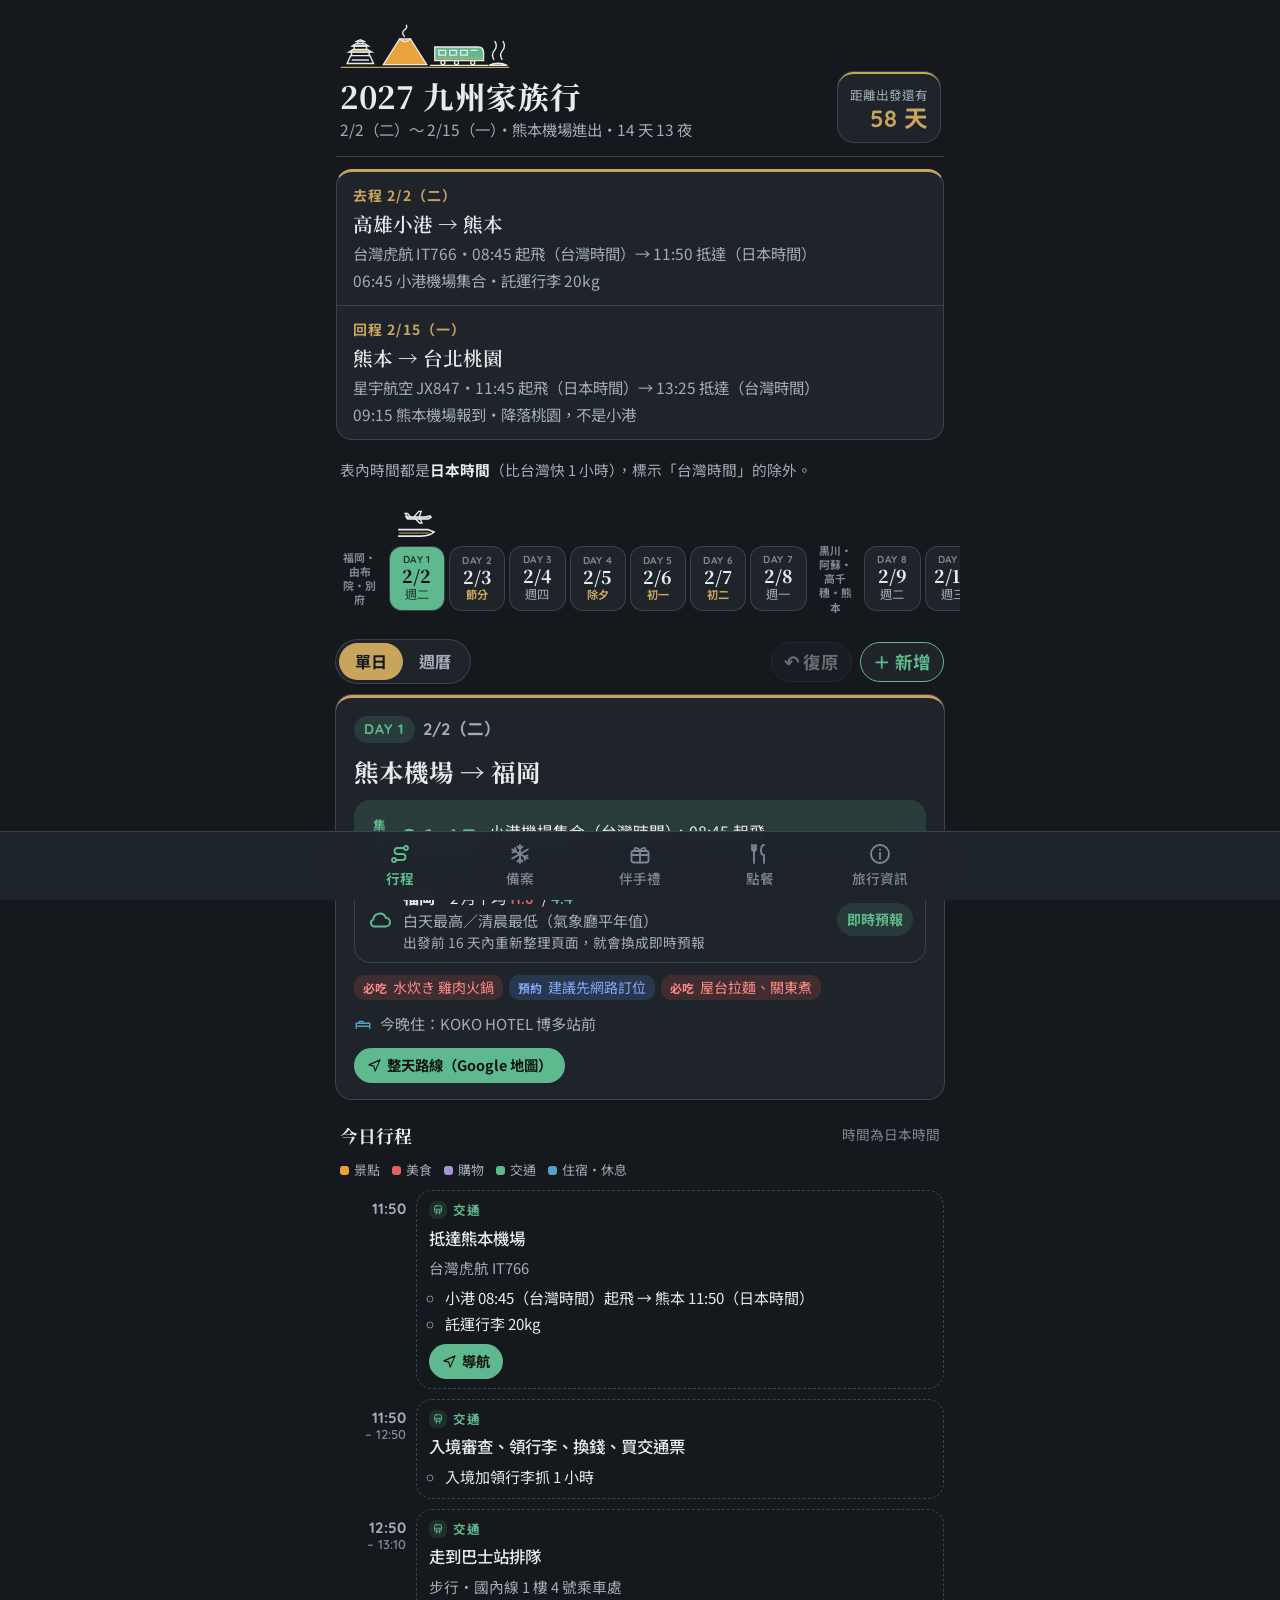
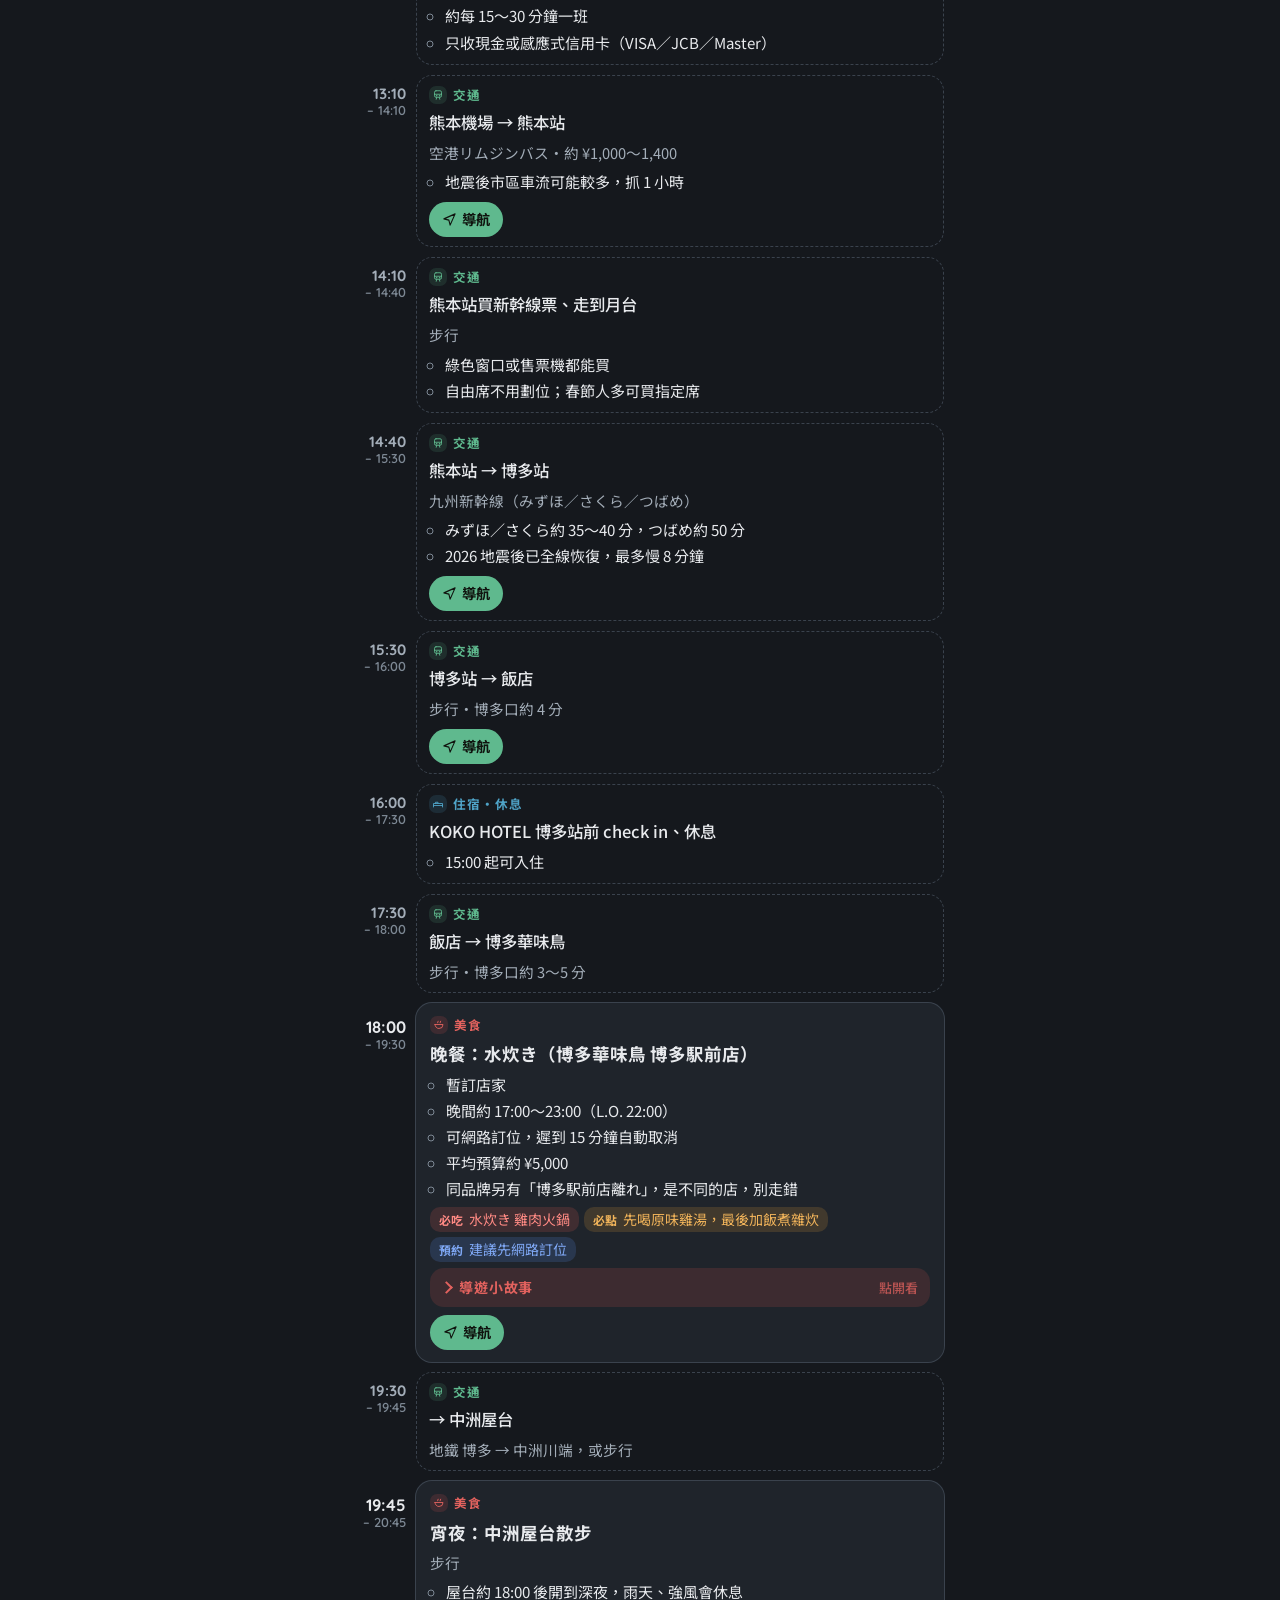
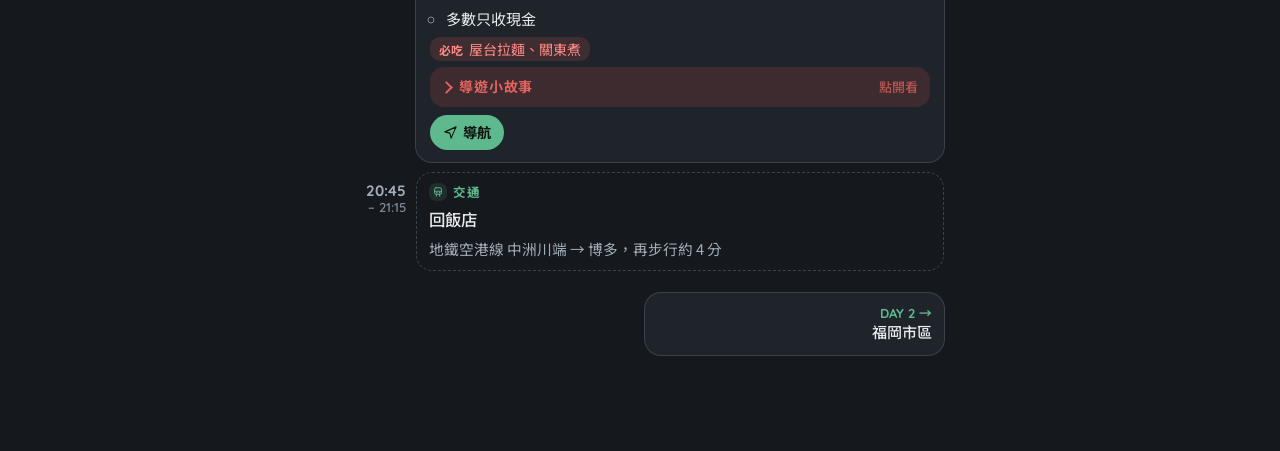
==== commit d95b8439: "導遊小故事改成點開才顯示 Co-Authored-By: Claude Opus 5.5 <noreply@anthropic.com> Claude-Session: https://claude." ====
--- a/index.html
+++ b/index.html
@@ -418,6 +418,17 @@
 .pk-add{display:flex;gap:6px;padding:8px 12px;border-top:1px solid var(--line)}
 .pk-add input{flex:1;min-width:0;background:var(--bg);border:1.5px solid var(--line);border-radius:999px;padding:6px 12px}
 @media (prefers-reduced-motion:reduce){.brandart .btrain,.dchip.bounce b{animation:none}}
+
+/* 導遊小故事：點開才顯示 */
+details.story{padding:0}
+details.story>summary{list-style:none;cursor:pointer;display:flex;align-items:center;gap:8px;padding:8px 12px;font-size:.8rem;font-weight:700;letter-spacing:.06em}
+details.story>summary::-webkit-details-marker{display:none}
+details.story>summary::after{content:"點開看";margin-left:auto;font-size:.74rem;font-weight:500;letter-spacing:0;opacity:.75}
+details.story[open]>summary::after{content:"收起"}
+details.story>summary::before{content:"";width:7px;height:7px;border-right:2px solid currentColor;border-bottom:2px solid currentColor;transform:rotate(-45deg);transition:transform .2s}
+details.story[open]>summary::before{transform:rotate(45deg)}
+details.story>p{margin:0;padding:0 12px 10px}
+.s details.story>summary{color:var(--sight)}.f details.story>summary{color:var(--food)}.b details.story>summary{color:var(--shop)}.m details.story>summary{color:var(--move)}.h details.story>summary{color:var(--stay)}
 </style></head><body>
 
 <div class="app">
@@ -902,7 +913,7 @@
   ${r.how?`<div class="how">${esc(r.how)}</div>`:""}
   ${r.nt.length?`<ul class="nt">${r.nt.map(n=>`<li>${esc(n)}</li>`).join("")}</ul>`:""}
   ${tags?`<div class="tgs">${tags}</div>`:""}
-  ${r.st?`<div class="story"><b>導遊小故事</b>${esc(r.st)}</div>`:""}
+  ${r.st?`<details class="story"><summary>導遊小故事</summary><p>${esc(r.st)}</p></details>`:""}
   ${nav}</div></li>`;
 }
 function wxHtml(d){
